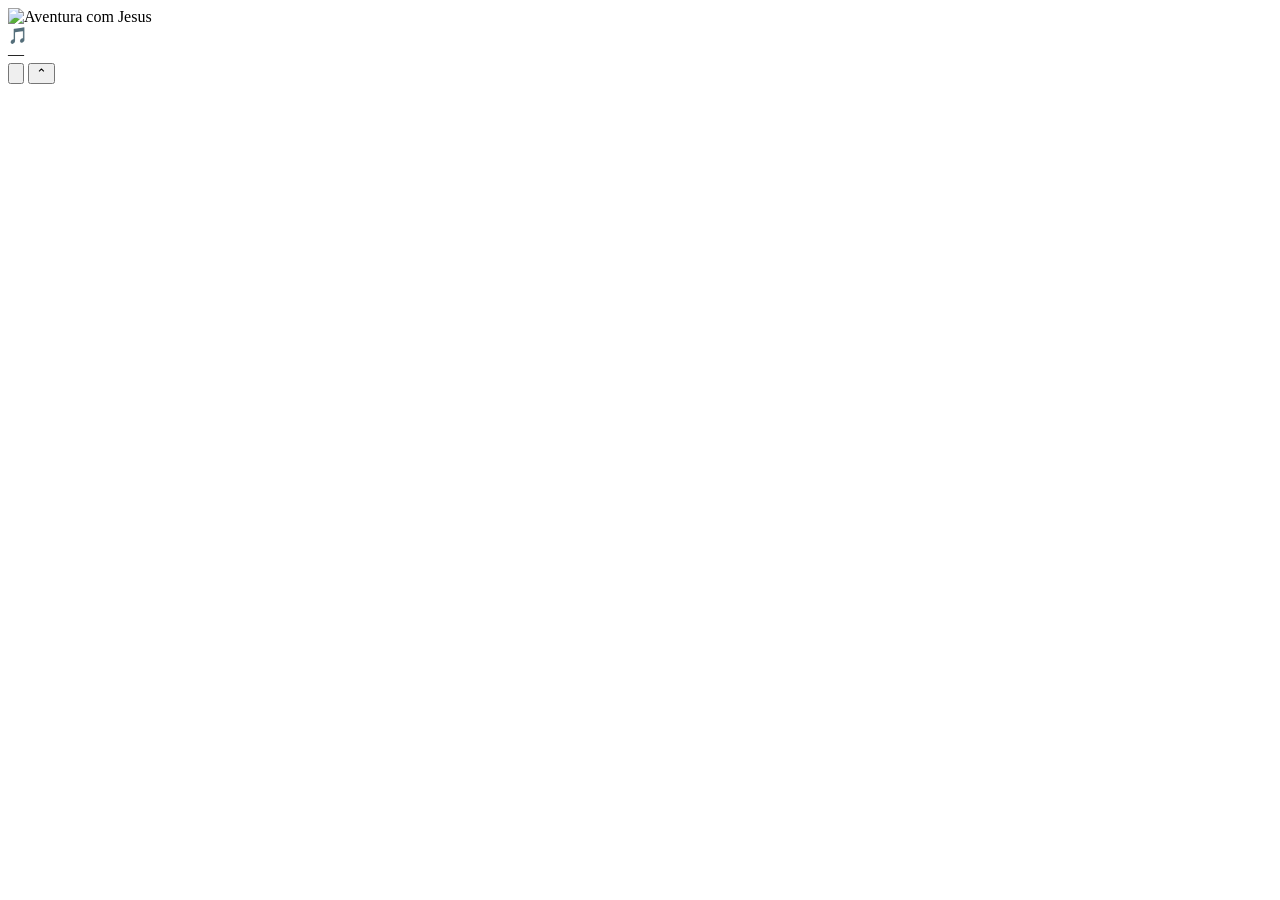
==== index.html @ 8c893883 "Add initial index.html for web app structure Initial commit of the index.html file containing the st" ====
<!DOCTYPE html>
<html lang="pt-BR">
<head><!-- Clonado por Ads Searcher — origem: https://aventuracomjesus.com/app/ — 2026-09-11T15:03:13.638Z -->
<meta charset="UTF-8">
<meta name="viewport" content="width=device-width, initial-scale=1, maximum-scale=1, user-scalable=no, viewport-fit=cover">
<title>Aventura com Jesus</title>
<meta name="description" content="Histórias bíblicas, meditações, orações e afirmações para crianças crescerem na fé.">
<!-- PWA -->
<link rel="manifest" href="https://aventuracomjesus.com/app/manifest.json">
<meta name="theme-color" content="#0b1426">
<meta name="mobile-web-app-capable" content="yes">
<meta name="apple-mobile-web-app-capable" content="yes">
<meta name="apple-mobile-web-app-status-bar-style" content="black-translucent">
<meta name="apple-mobile-web-app-title" content="Aventura com Jesus">
<link rel="apple-touch-icon" href="https://aventuracomjesus.com/app/assets/img/logos/app_icon_180.png">
<link rel="icon" type="image/png" href="https://aventuracomjesus.com/app/assets/img/logos/app_icon_192.png">
<link rel="stylesheet" href="app/app.css">
<script src="app/lottie.min.js"></script>
<!-- SEM gravação de sessão. Microsoft Clarity e Smartlook foram REMOVIDOS: replay de tela
     em app infantil é incompatível com o Programa Famílias do Google Play, e o app web é o
     mesmo produto. A métrica que sobra é agregada e anônima (ANALYTICS_URL, backend próprio). -->
<script>
  // domínio onde o /api está deployado (funil). Ex: "https://aventuracomjesus.com".
  // O login registra o usuário em API_BASE + "/api/register". Vazio = login funciona local, só não envia pro banco.
  window.API_BASE = "https://aventuracomjesus.com";
  // backend do APP (Railway) — dados do usuário (progresso, economia, streak): SINCRONIZA + PERSISTE.
  // localStorage continua como cache/fallback (o app NUNCA cai por causa disso). Tudo best-effort.
  // KILL-SWITCH: deixe "" pra DESLIGAR o sync na hora (app volta 100% pro localStorage).
  window.APP_API = "https://backendtheo-production.up.railway.app/v1";
  // métrica AGREGADA do app: track() manda os eventos (navegou, abriu_conteudo, viu_assinatura,
  // clicou_assinar, notif_open...) pra cá; o painel BI lê em /api/app-event (x-admin-pass).
  window.ANALYTICS_URL = window.API_BASE + "/api/app-event";
  // ÁUDIO STREAMADO (mantém o APK leve — as narrações NÃO vão dentro do app).
  // Vazio = usa os arquivos locais (https://aventuracomjesus.com/app/assets/audio/) — modo offline/dev.
  window.AUDIO_BASE = "https://apk-download-dgtechsotutionss-projects.vercel.app/audio/";
  window.AUDIO_VER = "1";   // alavanca de cache-bust: só bumpar se algum áudio JÁ publicado for trocado
  // DESENHOS DO COLORIR. Este é um clone estático hospedado fora da origem original,
  // então apontamos pro acervo de imagens que já existe no site de produção.
  // ⚠️ Se o bucket original não tiver CORS liberado pra este domínio, a pintura (getImageData)
  // pode quebrar — o restante do app funciona normalmente mesmo assim.
  window.COLORIR_BASE = "https://aventuracomjesus.com/app/assets/colorir/";
  // link do checkout/renovação (funil): abre a oferta atual (BravoPay)
  window.STRIPE_CHECKOUT_URL = "https://aventuracomjesuscom-chi.vercel.app/?go=paywall";
  // Web Push (PWA): chave PÚBLICA VAPID — vai embutida no cliente, NÃO é segredo.
  // A privada fica só na Railway (VAPID_PRIVATE_KEY). Vazio = lembrete não é oferecido.
  window.VAPID_PUBLIC_KEY = "BN4auWzkMjkIdxrYlH1qsia3anBpVcX-m9QROvfRaQiQvWrg8IKyJ-RjoGMa2gjpLu3fpsvGP3PGdud2U9ZvAo4";
  // ENTRADA SÓ POR PROVA DE PAGAMENTO. true = o app web aceita apenas quem acabou de
  // pagar (?si=/?sub=) ou já tem sessão; o resto vai pro /baixar e a tela de login
  // (e-mail sem senha) nem aparece. É o que permite abrir o /app com segurança.
  // 11/09/2026: DESLIGADO de propósito — fase de validação de oferta via BravoPay, que
  // ainda não tem ponte com /api/claim nem /api/magic-link (só Stripe/Hotmart hoje).
  // Acesso livre pra quem tem o link, sem exigir prova de pagamento nem login.
  // Voltar pra true assim que a oferta validar e a ponte BravoPay->assinatura existir.
  window.WEB_TOKEN_ONLY = false;
  // LINK MÁGICO: a porta de VOLTA (cliente antigo, trocou de celular, limpou os dados).
  // true = quem chega sem prova vê "digite seu e-mail e receba o link" em vez de ir pro
  // /baixar. Não dá acesso nenhum sozinho — só entra quem clicar no link que chega na
  // caixa de entrada. Deixado DESLIGADO até o canário terminar (menos variáveis na medição).
  window.MAGIC_LINK = true;
</script>
</head>
<body>

<!-- splash inicial (logo Aventura com Jesus), some após carregar -->
<div id="splash">
  <img id="splash-logo" src="https://aventuracomjesus.com/app/assets/img/logos/logo_aventura_branco.webp" alt="Aventura com Jesus">
</div>

<div id="app">
  <!-- header global (preenchido por JS, oculto em algumas telas) -->
  <header class="hdr" id="hdr"></header>

  <!-- tela ativa (renderizada por JS) -->
  <div class="screen" id="screen"></div>

  <!-- camada de overlays (fluxo de conteúdo, player, etc.) -->
  <div id="overlay"></div>

  <!-- mini-player global -->
  <div class="mini" id="mini">
    <div class="cv" id="mini-cv">🎵</div>
    <div class="ti" id="mini-ti">—</div>
    <button class="pp" id="mini-pp" aria-label="Reproduzir ou pausar"><img src="https://aventuracomjesus.com/app/assets/img/ic_music_pause.webp" class="icoB" alt=""></button>
    <button class="up" id="mini-up" aria-label="Abrir player">⌃</button>
  </div>

  <!-- tab bar -->
  <nav class="tabbar" id="tabbar"></nav>

  <div class="toast" id="toast"></div>
</div>

<!-- áudio de fundo do player -->
<audio id="bg-audio" src="https://aventuracomjesus.com/app/assets/sound/background.mp3" loop preload="none"></audio>

<script src="app/data.js"></script>
<script src="app/app.js"></script>
<script defer src="app/colorir.js"></script>
<script>
  if ('serviceWorker' in navigator) {
    window.addEventListener('load', () => navigator.serviceWorker.register('sw.js').catch(()=>{}));
  }
</script>
</body>
</html>
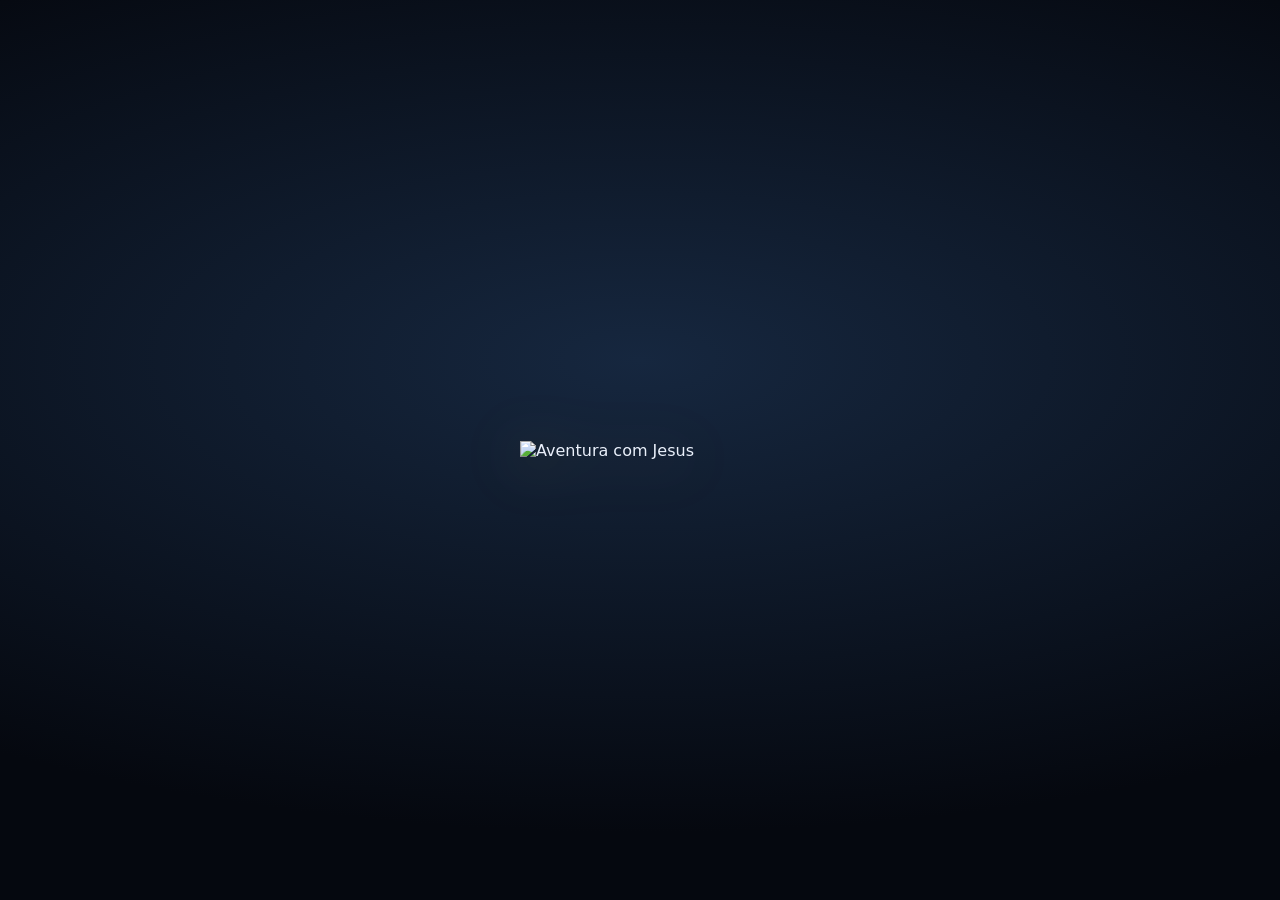
==== commit 629d4238: "Change asset links to relative paths Updated asset paths to use relative URLs instead of absolute UR" ====
--- a/index.html
+++ b/index.html
@@ -6,14 +6,14 @@
 <title>Aventura com Jesus</title>
 <meta name="description" content="Histórias bíblicas, meditações, orações e afirmações para crianças crescerem na fé.">
 <!-- PWA -->
-<link rel="manifest" href="https://aventuracomjesus.com/app/manifest.json">
+<link rel="manifest" href="app/manifest.json">
 <meta name="theme-color" content="#0b1426">
 <meta name="mobile-web-app-capable" content="yes">
 <meta name="apple-mobile-web-app-capable" content="yes">
 <meta name="apple-mobile-web-app-status-bar-style" content="black-translucent">
 <meta name="apple-mobile-web-app-title" content="Aventura com Jesus">
-<link rel="apple-touch-icon" href="https://aventuracomjesus.com/app/assets/img/logos/app_icon_180.png">
-<link rel="icon" type="image/png" href="https://aventuracomjesus.com/app/assets/img/logos/app_icon_192.png">
+<link rel="apple-touch-icon" href="app/assets/img/logos/app_icon_180.png">
+<link rel="icon" type="image/png" href="app/assets/img/logos/app_icon_192.png">
 <link rel="stylesheet" href="app/app.css">
 <script src="app/lottie.min.js"></script>
 <!-- SEM gravação de sessão. Microsoft Clarity e Smartlook foram REMOVIDOS: replay de tela
@@ -31,14 +31,15 @@
   // clicou_assinar, notif_open...) pra cá; o painel BI lê em /api/app-event (x-admin-pass).
   window.ANALYTICS_URL = window.API_BASE + "/api/app-event";
   // ÁUDIO STREAMADO (mantém o APK leve — as narrações NÃO vão dentro do app).
-  // Vazio = usa os arquivos locais (https://aventuracomjesus.com/app/assets/audio/) — modo offline/dev.
+  // Vazio = usa os arquivos locais (app/assets/audio/) — modo offline/dev.
   window.AUDIO_BASE = "https://apk-download-dgtechsotutionss-projects.vercel.app/audio/";
   window.AUDIO_VER = "1";   // alavanca de cache-bust: só bumpar se algum áudio JÁ publicado for trocado
-  // DESENHOS DO COLORIR. Este é um clone estático hospedado fora da origem original,
-  // então apontamos pro acervo de imagens que já existe no site de produção.
-  // ⚠️ Se o bucket original não tiver CORS liberado pra este domínio, a pintura (getImageData)
-  // pode quebrar — o restante do app funciona normalmente mesmo assim.
-  window.COLORIR_BASE = "https://aventuracomjesus.com/app/assets/colorir/";
+  // DESENHOS DO COLORIR. Os PNGs de colorir não vieram no clone estático (não foram
+  // baixados pelo crawler) e, por instrução explícita, este deploy não referencia o
+  // domínio do site original pra nenhum asset. Deixado vazio de propósito: a função
+  // colorir() fica indisponível/quebrada por enquanto (o resto do app funciona normal).
+  // Assim que os PNGs de colorir forem enviados pro repo, aponte pra "app/assets/colorir/".
+  window.COLORIR_BASE = "";
   // link do checkout/renovação (funil): abre a oferta atual (BravoPay)
   window.STRIPE_CHECKOUT_URL = "https://aventuracomjesuscom-chi.vercel.app/?go=paywall";
   // Web Push (PWA): chave PÚBLICA VAPID — vai embutida no cliente, NÃO é segredo.
@@ -63,7 +64,7 @@
 
 <!-- splash inicial (logo Aventura com Jesus), some após carregar -->
 <div id="splash">
-  <img id="splash-logo" src="https://aventuracomjesus.com/app/assets/img/logos/logo_aventura_branco.webp" alt="Aventura com Jesus">
+  <img id="splash-logo" src="app/assets/img/logos/logo_aventura_branco.webp" alt="Aventura com Jesus">
 </div>
 
 <div id="app">
@@ -80,7 +81,7 @@
   <div class="mini" id="mini">
     <div class="cv" id="mini-cv">🎵</div>
     <div class="ti" id="mini-ti">—</div>
-    <button class="pp" id="mini-pp" aria-label="Reproduzir ou pausar"><img src="https://aventuracomjesus.com/app/assets/img/ic_music_pause.webp" class="icoB" alt=""></button>
+    <button class="pp" id="mini-pp" aria-label="Reproduzir ou pausar"><img src="app/assets/img/ic_music_pause.webp" class="icoB" alt=""></button>
     <button class="up" id="mini-up" aria-label="Abrir player">⌃</button>
   </div>
 
@@ -91,7 +92,7 @@
 </div>
 
 <!-- áudio de fundo do player -->
-<audio id="bg-audio" src="https://aventuracomjesus.com/app/assets/sound/background.mp3" loop preload="none"></audio>
+<audio id="bg-audio" src="app/assets/sound/background.mp3" loop preload="none"></audio>
 
 <script src="app/data.js"></script>
 <script src="app/app.js"></script>
--- a/app/app.css
+++ b/app/app.css
@@ -0,0 +1,1458 @@
+/* ===================== Theo App — protótipo (tema dark navy + dourado) ===================== */
+*{box-sizing:border-box;-webkit-tap-highlight-color:transparent}
+:root{
+  --navy-0:#0b1426; --navy-1:#0f1c33; --navy-2:#16273f; --navy-3:#1e3252;
+  --line:#26395c; --gold:#f0c14b; --gold-d:#caa233; --ink:#eaf0fb; --ink-soft:#9fb0cc;
+  --red:#e0746a; --ok:#6fae84;
+
+  /* ===== Sistema premium reutilizável (criado na tela do Theodore) ===== */
+  /* escala de espaçamento base 4px */
+  --s1:4px; --s2:8px; --s3:12px; --s4:16px; --s5:20px; --s6:24px; --s7:32px; --s8:40px;
+  /* raios */
+  --r-sm:12px; --r-md:16px; --r-lg:22px; --r-xl:28px; --r-pill:999px;
+  /* durações + easing */
+  --d-fast:120ms; --d-base:220ms; --d-slow:360ms;
+  --ease-out:cubic-bezier(.2,.8,.2,1); --ease-bounce:cubic-bezier(.34,1.56,.64,1);
+  /* subtema AZUL do Theodore (derivado do quarto) */
+  --theo-sky-1:#aacdf2; --theo-sky-2:#9dbbee;
+  --theo-ink:#1d4067; --theo-ink-soft:#5e7da3;
+  --theo-cream:#fdf3e3; --theo-surface:#ffffff;
+  --theo-cyan:#6bcad6; --theo-cyan-d:#46b3c2; --theo-gold:#f0c14b;
+  /* azul de AÇÃO (o mais usado nos botões: alimentar, resgatar, tocar, abas de roupas) */
+  --theo-action:#6bcad6;
+  --theo-sh-sm:0 3px 8px rgba(40,70,120,.14);
+  --theo-sh-md:0 7px 18px rgba(40,70,120,.18);
+  --theo-sh-lg:0 14px 30px rgba(40,70,120,.22);
+  --theo-sh-press:0 2px 5px rgba(40,70,120,.18);
+}
+/* height:100dvh + overflow:hidden: a PÁGINA não rola, quem rola é o .screen por
+   dentro. Sem isso o corpo inteiro deslizava e levava o rodapé junto pra fora. */
+html,body{margin:0;height:100dvh;overflow:hidden;overscroll-behavior:none}
+body{
+  font-family:'Lato',system-ui,-apple-system,sans-serif;
+  background:#05080f;color:var(--ink);
+  display:flex;justify-content:center;
+}
+h1.t,.sec-t,.cscreen h2,.detail .info h2,.fcard .ti,.btn,.tcard .ti,.plcard .ti,
+.mcard .lb,.catbtn .ti,.ovtop b{font-family:'Quicksand','Lato',sans-serif}
+button{font-family:inherit;cursor:pointer}
+img{display:block}
+
+/* moldura do app (estilo telefone) */
+#app{
+  width:100%;max-width:440px;height:100dvh;position:relative;display:flex;flex-direction:column;
+  background:radial-gradient(120% 60% at 50% 0%,var(--navy-2),var(--navy-0) 70%);
+  overflow:hidden;
+}
+
+/* ---------- header global ---------- */
+@supports not (height:100dvh){
+  html,body{height:100%}
+  #app{height:100%}
+}
+.hdr{display:flex;align-items:center;justify-content:space-between;padding:14px 16px 8px;gap:10px;z-index:5}
+.hdr .prof{display:flex;align-items:center;gap:8px;background:#fff;border:none;
+  border-radius:99px;padding:4px 18px 4px 4px;color:#1f4d63;font-weight:800;font-size:15px;
+  box-shadow:0 2px 6px rgba(0,0,0,.18)}
+.hdr .prof .av{width:34px;height:34px;border-radius:50%;display:grid;place-items:center;font-size:18px;
+  background:#dceeff;border:none}
+.hdr .hr{display:flex;align-items:center;gap:8px}
+.hdr .streak{display:flex;align-items:center;gap:5px;font-weight:800;color:var(--gold-d);font-size:15px;
+  background:#fff;border-radius:99px;padding:7px 13px;box-shadow:0 2px 6px rgba(0,0,0,.18)}
+.hdr .ic{width:38px;height:38px;border-radius:50%;display:grid;place-items:center;font-size:18px;
+  background:#fff;border:none;color:#1f4d63;font-weight:800;box-shadow:0 2px 6px rgba(0,0,0,.18)}
+
+/* ---------- área de tela rolável ---------- */
+.screen{flex:1;min-height:0;overflow-y:auto;-webkit-overflow-scrolling:touch;overscroll-behavior:contain;
+  padding:4px 16px calc(78px + env(safe-area-inset-bottom) + 24px);position:relative;z-index:1}
+.screen::-webkit-scrollbar{display:none}
+h1.t{font-size:24px;font-weight:800;margin:10px 2px 4px}
+.sec-t{font-size:18px;font-weight:800;margin:22px 2px 10px;display:flex;align-items:center;justify-content:space-between}
+.muted{color:var(--ink-soft)}
+
+/* ---------- carrossel horizontal ---------- */
+.hscroll{display:flex;align-items:flex-start;gap:14px;overflow-x:auto;scroll-snap-type:x mandatory;padding:2px 2px 6px;margin:0 -2px}
+.hscroll::-webkit-scrollbar{display:none}
+.hscroll > *{scroll-snap-align:start;flex:none}
+
+/* card featured (grande) */
+.fcard{width:270px;height:330px;border-radius:22px;position:relative;overflow:hidden;
+  display:flex;flex-direction:column;justify-content:flex-end;color:#fff;border:none;text-align:left;padding:16px}
+.fcard .cover{position:absolute;inset:0;display:grid;place-items:center;font-size:96px}
+.fcard .scrim{position:absolute;inset:0;background:linear-gradient(to top,rgba(7,12,22,.92),rgba(7,12,22,.15) 55%,transparent)}
+.fcard .badge,.tcard .badge,.cgcard .badge{position:relative;z-index:2}
+.badge{display:inline-block;align-self:flex-start;font-size:11px;font-weight:800;color:#0b1426;
+  background:var(--gold);border-radius:99px;padding:3px 10px;margin-bottom:8px;text-transform:uppercase;letter-spacing:.4px}
+.badge.alt{background:#7cc4e0}
+.fcard .ti{position:relative;z-index:2;font-size:20px;font-weight:800;line-height:1.15;margin:0 0 6px}
+.fcard .su{position:relative;z-index:2;font-size:12.5px;color:rgba(255,255,255,.82);line-height:1.4}
+
+/* card de missão — bege/cream igual ao app real */
+.mcard{width:150px;height:170px;border-radius:18px;overflow:hidden;position:relative;border:none;
+  background:#fef3e0;color:#3a2c14;text-align:left;padding:0;box-shadow:0 2px 6px rgba(0,0,0,.14)}
+.mcard.cur{outline:3px solid var(--gold);outline-offset:-3px}
+.mcard .cv{height:104px;display:grid;place-items:center;font-size:46px}
+.mcard .lb{padding:9px 11px;font-size:13.5px;font-weight:800;line-height:1.2;color:#3a2c14}
+.mcard .rw{position:absolute;top:8px;right:8px;background:#fff;border-radius:99px;
+  font-size:11px;font-weight:800;color:var(--gold-d);padding:3px 8px;box-shadow:0 1px 3px rgba(0,0,0,.18)}
+
+/* grid 2 colunas de conteúdo (Explore / continue routine) */
+.grid2{display:grid;grid-template-columns:1fr 1fr;gap:14px;margin-top:6px}
+.tcard{border-radius:18px;overflow:hidden;background:var(--navy-2);color:var(--ink);text-align:left;
+  border:1px solid var(--line);position:relative;padding:0;display:flex;flex-direction:column}
+.tcard .cv{aspect-ratio:1/1;display:grid;place-items:center;font-size:58px;position:relative}
+.tcard .heart{position:absolute;top:9px;right:9px;z-index:2;width:30px;height:30px;border-radius:50%;border:none;
+  background:rgba(11,20,38,.55);color:#fff;font-size:15px;display:grid;place-items:center}
+.tcard .heart.on{color:var(--red)}
+.hsvg{width:18px;height:18px;display:block}
+.iconbtn .hsvg{width:20px;height:20px}
+.iconbtn.on,.meetcard-heart.on{color:var(--red)}
+.tcard .bd{padding:9px 11px 12px}
+.tcard .ti{font-size:14px;font-weight:800;line-height:1.2;margin:0 0 3px;display:-webkit-box;-webkit-line-clamp:2;-webkit-box-orient:vertical;overflow:hidden;min-height:2.4em}
+.tcard .ty{font-size:11.5px;font-weight:700;color:var(--ink-soft)}
+.tcard .lock{position:absolute;top:9px;left:9px;z-index:2;font-size:13px;background:rgba(11,20,38,.78);
+  border:1px solid rgba(240,193,75,.55);border-radius:99px;padding:3px 8px;display:grid;place-items:center}
+
+/* banner de categoria (Explore) — full-width com ilustração grande */
+.catbtn{display:block;width:100%;border:none;border-radius:18px;overflow:hidden;
+  background:var(--navy-2);color:#fff;padding:0;margin-bottom:14px;position:relative;aspect-ratio:16/6;text-align:left;cursor:pointer;box-shadow:0 4px 12px rgba(0,0,0,.25)}
+.catbtn .cv{position:absolute;inset:0;display:block;font-size:38px}
+.catbtn .cv img{width:100%;height:100%;object-fit:cover;display:block}
+.catbtn .ti{position:absolute;left:22px;top:50%;transform:translateY(-50%);font-family:'Quicksand',sans-serif;font-size:24px;font-weight:800;color:#fff;text-shadow:0 2px 8px rgba(0,0,0,.6);z-index:2}
+
+/* busca */
+.search{display:flex;align-items:center;gap:9px;background:var(--navy-2);border:1px solid var(--line);
+  border-radius:14px;padding:11px 14px;margin:8px 0 4px;color:var(--ink-soft)}
+.search input{flex:1;border:none;background:transparent;color:var(--ink);font-size:15px;outline:none}
+
+/* botões */
+.btn{width:100%;border:none;border-radius:15px;padding:16px;font-size:16.5px;font-weight:800;
+  background:var(--gold);color:#0b1426;box-shadow:0 8px 22px rgba(240,193,75,.25)}
+.btn.ghost{background:rgba(255,255,255,.07);color:var(--ink);border:1px solid var(--line);box-shadow:none}
+.btn.sm{padding:12px;font-size:15px}
+.row-btn{display:flex;gap:10px}
+
+/* ---------- tab bar ---------- */
+.tabbar{position:absolute;left:0;right:0;bottom:0;z-index:8;display:flex;justify-content:space-around;
+  padding:10px 6px calc(14px + env(safe-area-inset-bottom));
+  background:linear-gradient(180deg,rgba(11,20,38,.55),rgba(11,20,38,.92) 50%);
+  backdrop-filter:blur(14px); -webkit-backdrop-filter:blur(14px);
+  border-top-left-radius:18px;border-top-right-radius:18px}
+.tab{flex:1;border:none;background:transparent;color:rgba(255,255,255,.55);display:flex;flex-direction:column;
+  align-items:center;gap:4px;font-size:10.5px;font-weight:700;padding:5px 0}
+.tab .ti{font-size:22px;line-height:1}
+.tab.on{color:#fff}
+.tab.on img.ico{opacity:1;filter:none}
+.tab img.ico{opacity:.55}
+
+/* ---------- mini-player ---------- */
+.mini{position:absolute;left:10px;right:10px;bottom:74px;z-index:9;display:none;align-items:center;gap:11px;
+  background:var(--navy-3);border:1px solid var(--line);border-radius:16px;padding:8px 12px 8px 8px;
+  box-shadow:0 10px 30px rgba(0,0,0,.45)}
+.mini.show{display:flex}
+.mini .cv{width:42px;height:42px;border-radius:11px;display:grid;place-items:center;font-size:22px;flex:none}
+.mini .ti{flex:1;font-size:13.5px;font-weight:700;overflow:hidden;white-space:nowrap;text-overflow:ellipsis}
+.mini .pp{width:38px;height:38px;border-radius:50%;border:none;background:var(--gold);color:#0b1426;font-size:16px;flex:none}
+.mini .up{background:transparent;border:none;color:var(--ink-soft);font-size:18px;flex:none}
+
+/* ---------- overlay / sheets (fluxo de conteúdo, player, etc.) ---------- */
+.ov{position:absolute;inset:0;z-index:20;background:var(--navy-0);display:flex;flex-direction:column;
+  animation:slideup .28s ease}
+@keyframes slideup{from{transform:translateY(100%)}to{transform:translateY(0)}}
+.ov .ovtop{display:flex;align-items:center;justify-content:space-between;padding:14px 16px;position:relative;z-index:3}
+.iconbtn{width:40px;height:40px;border-radius:50%;border:none;background:rgba(11,20,38,.5);color:#fff;font-size:18px;
+  display:grid;place-items:center;backdrop-filter:blur(4px)}
+.ov .body{flex:1;overflow-y:auto;display:flex;flex-direction:column}
+.ov .body::-webkit-scrollbar{display:none}
+
+/* detalhe de conteúdo */
+.detail .bigcover{position:absolute;inset:0;display:grid;place-items:center;font-size:150px}
+.detail .scrim{position:absolute;inset:0;background:linear-gradient(to top,var(--navy-0) 8%,rgba(11,20,38,.35) 45%,rgba(11,20,38,.55))}
+.detail .info{position:relative;z-index:2;margin-top:auto;padding:0 22px calc(26px + env(safe-area-inset-bottom));text-align:center}
+.detail .info .ty{font-size:13px;font-weight:800;color:var(--gold);margin-bottom:6px}
+.detail .info h2{font-size:26px;font-weight:800;margin:0 0 4px}
+.detail .info .dur{color:var(--ink-soft);font-size:14px;margin-bottom:16px}
+.detail .chev{font-size:20px;color:var(--ink-soft);margin-bottom:10px}
+.detail .desc{color:var(--ink-soft);font-size:14.5px;line-height:1.55;margin:0 auto 18px;max-width:340px}
+
+/* player imersivo */
+.player .full{position:absolute;inset:0;display:grid;place-items:center;font-size:170px;animation:breathe 6s ease-in-out infinite}
+@keyframes breathe{0%,100%{transform:scale(1)}50%{transform:scale(1.06)}}
+.player .vscrim{position:absolute;inset:0;background:linear-gradient(to bottom,rgba(11,20,38,.5),transparent 30%,transparent 70%,rgba(11,20,38,.75))}
+.player .pbottom{position:relative;z-index:2;margin-top:auto;padding:0 24px calc(34px + env(safe-area-inset-bottom))}
+.player .pt-title{text-align:center;font-weight:800;font-size:18px;margin-bottom:14px}
+.pbar{height:5px;border-radius:99px;background:rgba(255,255,255,.18);overflow:hidden}
+.pbar > i{display:block;height:100%;width:0;background:var(--gold);transition:width .25s linear}
+
+/* MODO TEXTO — overlay rolável com o roteiro */
+#scriptov{position:absolute;inset:0;z-index:25;display:none;flex-direction:column;
+  background:radial-gradient(120% 60% at 50% 0%,var(--navy-2),var(--navy-0) 70%)}
+#scriptov.show{display:flex;animation:slideup .28s ease}
+.scriptov-top{display:flex;align-items:center;justify-content:space-between;padding:14px 16px;flex:0 0 auto}
+.scriptov-top b{font-family:'Quicksand','Lato',sans-serif;font-size:17px;font-weight:800}
+.scriptov-body{flex:1;overflow-y:auto;padding:6px 22px calc(40px + env(safe-area-inset-bottom));
+  -webkit-overflow-scrolling:touch}
+.scriptov-body::-webkit-scrollbar{display:none}
+.scriptov-ty{font-size:13px;font-weight:800;color:var(--gold);margin-bottom:6px;text-align:center}
+.scriptov-title{font-family:'Quicksand','Lato',sans-serif;font-size:24px;font-weight:800;
+  text-align:center;margin:0 0 18px;line-height:1.2}
+.scriptov-text{font-size:16.5px;line-height:1.72;color:var(--ink);max-width:520px;margin:0 auto}
+.scriptov-text p{margin:0 0 16px}
+.scriptov-text p:first-child{font-size:17.5px;color:var(--ink)}
+/* ===== Leitura do Dia — "Página de Luz" ===== */
+.ov.reading{background:var(--navy-0)}
+.rd-progress{height:3px;background:var(--line);flex:0 0 auto;z-index:4}
+.rd-progress i{display:block;height:100%;width:0;background:var(--gold);transition:width .12s linear}
+.rd-top{display:flex;align-items:center;justify-content:space-between;padding:6px 10px 0;flex:0 0 auto;z-index:3}
+.rd-body{flex:1;overflow-y:auto;-webkit-overflow-scrolling:touch;width:100%;max-width:392px;margin:0 auto;padding:2px var(--s6) calc(var(--s8) + env(safe-area-inset-bottom))}
+.rd-body::-webkit-scrollbar{display:none}
+.rd-star{text-align:center;color:var(--gold);font-size:14px;margin-top:var(--s6);animation:rdBreathe 4.5s ease-in-out infinite}
+.rd-hero{position:relative;margin:var(--s3) 0 0;border-radius:20px;overflow:hidden;height:200px;box-shadow:var(--theo-sh-md)}
+.rd-hero img{width:100%;height:100%;object-fit:cover;display:block}
+.rd-hero::after{content:'';position:absolute;inset:0;background:linear-gradient(180deg,rgba(14,26,47,0) 40%,rgba(14,26,47,.55) 100%)}
+.rd-hero-badge{position:absolute;left:12px;bottom:11px;z-index:2;font-family:'Quicksand',sans-serif;font-weight:700;font-size:12px;letter-spacing:.05em;color:#fff;background:rgba(11,20,38,.55);border:1px solid rgba(240,193,75,.4);padding:5px 11px;border-radius:999px;backdrop-filter:blur(3px)}
+@keyframes rdBreathe{0%,100%{opacity:.55;transform:scale(1)}50%{opacity:.9;transform:scale(1.08)}}
+.rd-eyebrow{text-align:center;font-family:'Quicksand',sans-serif;font-weight:700;font-size:11px;letter-spacing:.18em;text-transform:uppercase;color:var(--gold-d);margin-top:var(--s3)}
+.rd-title{text-align:center;font-family:'Quicksand',sans-serif;font-weight:600;font-size:24px;line-height:1.25;color:var(--ink);margin:var(--s3) 0 0;text-wrap:balance}
+.rd-verse{position:relative;z-index:0;text-align:center;font-family:'Quicksand',sans-serif;font-weight:600;font-style:italic;font-size:23px;line-height:1.45;color:var(--ink);max-width:340px;margin:var(--s6) auto 0;text-wrap:balance}
+.rd-verse::before{content:'\201C';position:absolute;top:-26px;left:-2px;z-index:-1;font-family:'Quicksand',sans-serif;font-weight:700;font-size:58px;color:var(--gold);opacity:.28}
+.rd-vref{text-align:center;font-family:'Lato',sans-serif;font-weight:500;font-size:13px;letter-spacing:.02em;color:var(--gold-d);margin-top:var(--s3)}
+.rd-audio-wrap{margin:var(--s5) auto 0;max-width:340px;text-align:center}
+.rd-audio{width:100%;height:42px}
+.rd-audio-soon{display:none;font-size:12.5px;color:var(--ink-soft)}
+.rd-audio-wrap.noaud .rd-audio{display:none}
+.rd-audio-wrap.noaud .rd-audio-soon{display:block}
+.rd-hr{width:48px;height:1px;margin:var(--s6) auto;background:linear-gradient(90deg,transparent,var(--gold-d),transparent);opacity:.55}
+.rd-read{font-family:'Lato',sans-serif;font-weight:400;font-size:17px;line-height:1.78;color:var(--ink)}
+.rd-read p{margin:0 0 var(--s4)}
+.rd-read p:last-child{margin-bottom:0}
+.rd-read .rd-lead::first-letter{float:left;font-family:'Quicksand',sans-serif;font-weight:800;font-size:3.2em;line-height:.8;color:var(--gold-d);padding-right:8px;margin-top:4px}
+.rd-pray .rd-lbl{text-align:center;font-family:'Quicksand',sans-serif;font-weight:700;font-size:11px;letter-spacing:.18em;text-transform:uppercase;margin-bottom:var(--s3);color:var(--ok)}
+.rd-pray blockquote{margin:0;border-left:1px solid var(--ok);padding-left:var(--s4);font-family:'Lato',sans-serif;font-style:italic;font-size:16.5px;line-height:1.8;color:var(--ink)}
+.rd-bless{text-align:center;font-size:13px;color:var(--ink-soft);margin-top:var(--s7);margin-bottom:var(--s5)}
+.rd-done{width:100%;background:var(--gold);color:var(--navy-0);font-family:'Quicksand',sans-serif;font-weight:700;font-size:16px;height:52px;border-radius:var(--r-pill);box-shadow:var(--theo-sh-md)}
+@media (prefers-reduced-motion:reduce){.rd-star{animation:none;opacity:.8}.rd-progress i{transition:none}}
+
+/* ===== Player de VÍDEO (Cloudflare Stream) ===== */
+.ov.video{background:#05080f}
+.vid-top b{font-family:'Quicksand','Lato',sans-serif;font-size:16px;font-weight:800;flex:1;text-align:center;overflow:hidden;text-overflow:ellipsis;white-space:nowrap;padding:0 8px}
+.vidscroll{flex:1;overflow-y:auto;-webkit-overflow-scrolling:touch}
+.vidscroll::-webkit-scrollbar{display:none}
+.vidbox{position:relative;width:100%;padding-top:56.25%;background:#000}
+.vidbox iframe{position:absolute;inset:0;width:100%;height:100%;border:0;display:block}
+.vid-meta{padding:18px 20px calc(24px + env(safe-area-inset-bottom))}
+.vid-meta .ty{font-size:13px;font-weight:800;color:var(--gold);margin-bottom:6px}
+.vid-meta h2{font-family:'Quicksand','Lato',sans-serif;font-size:22px;font-weight:800;margin:0 0 8px;color:var(--ink)}
+.vid-meta .desc{color:var(--ink-soft);font-size:14.5px;line-height:1.55;margin:0 0 18px}
+.vid-done{width:100%}
+
+/* tela centralizada genérica (rating, streak, retenção, encouragement) */
+.cscreen{flex:1;display:flex;flex-direction:column;align-items:center;justify-content:center;
+  text-align:center;padding:30px 26px calc(30px + env(safe-area-inset-bottom));gap:6px}
+.cscreen .big{font-size:84px;line-height:1}
+.cscreen h2{font-size:24px;font-weight:800;margin:8px 0 2px}
+.cscreen p{color:var(--ink-soft);font-size:15px;line-height:1.5;margin:4px 0;max-width:330px}
+.cscreen .verse{font-style:italic;color:var(--ink-soft);font-size:14.5px;line-height:1.55;max-width:320px}
+.cscreen .foot{margin-top:auto;width:100%;display:flex;flex-direction:column;gap:10px}
+
+/* estrelas de rating */
+.stars{display:flex;gap:10px;font-size:38px;color:#3a4a6b;margin:6px 0}
+.stars .s.on{color:var(--gold)}
+
+/* card de conteúdo concluído (rating/share) */
+.donecard{display:flex;align-items:center;gap:12px;background:var(--navy-2);border:1px solid var(--line);
+  border-radius:16px;padding:12px;width:100%;text-align:left}
+.donecard .cv{width:48px;height:48px;border-radius:12px;display:grid;place-items:center;font-size:24px;flex:none}
+.donecard .share{margin-left:auto;background:transparent;border:none;color:var(--gold);font-size:22px}
+
+/* tracker de streak (semana) */
+.weekrow{display:flex;gap:9px;margin:10px 0 4px}
+.weekrow .d{display:flex;flex-direction:column;align-items:center;gap:5px;font-size:12px;color:var(--ink-soft)}
+.weekrow .dot{width:30px;height:30px;border-radius:50%;display:grid;place-items:center;font-size:15px;
+  background:var(--navy-2);border:1px solid var(--line)}
+.weekrow .d.on .dot{background:rgba(240,193,75,.18);border-color:var(--gold)}
+
+/* stats de prova social (retenção) */
+.proof{display:grid;grid-template-columns:1fr 1fr;gap:10px;width:100%;margin:8px 0}
+.proof .p{background:var(--navy-2);border:1px solid var(--line);border-radius:14px;padding:12px;text-align:left}
+.proof .p b{font-size:22px;color:var(--gold)}
+.proof .p span{display:block;font-size:12px;color:var(--ink-soft);margin-top:2px}
+
+/* sleep timer (player completo) */
+.sheet-cover{width:160px;height:160px;border-radius:50%;display:grid;place-items:center;font-size:72px;margin:6px auto 14px}
+.timer{display:flex;gap:8px;justify-content:center;flex-wrap:wrap;margin-top:6px}
+.timer .o{border:1px solid var(--line);background:var(--navy-2);color:var(--ink);border-radius:99px;
+  padding:9px 16px;font-weight:700;font-size:14px}
+.timer .o.on{background:var(--gold);color:#0b1426;border-color:var(--gold)}
+.pcontrols{display:flex;align-items:center;justify-content:center;gap:26px;margin:18px 0}
+.pcontrols .c{background:transparent;border:none;color:var(--ink);font-size:28px}
+.pcontrols .play{width:72px;height:72px;border-radius:50%;background:var(--gold);color:#0b1426;font-size:28px;display:grid;place-items:center}
+
+/* ---------- Theodore (pet) ---------- */
+.petscene{position:relative;border-radius:22px;aspect-ratio:1/1;margin-top:8px;overflow:hidden;border:1px solid var(--line);
+  background:#a9caee url('https://aventuracomjesus.com/app/assets/img/pet_room_bg.webp') center / 100% 100% no-repeat}
+.petscene .frame,.petscene .room-window,.petscene .room-floor{display:none}
+/* o presente neon já vem desenhado no fundo (igual ao nativo); aqui só uma área clicável transparente por cima */
+.petscene .gift{position:absolute;top:18%;right:5%;width:17%;height:15%;font-size:0;color:transparent;z-index:3;cursor:pointer;border-radius:12px;transition:transform .12s ease}
+.petscene .gift:active{transform:scale(.92)}
+.pet-stage{position:absolute;left:50%;bottom:6%;transform:translateX(-50%);height:88%;aspect-ratio:328/688;z-index:2}
+.pet-shadow{position:absolute;bottom:-12px;left:50%;transform:translateX(-50%);width:80%;height:7%;border-radius:50%;background:rgba(40,55,95,.28);filter:blur(5px)}
+.petscene .pet{font-size:120px;animation:bob 3s ease-in-out infinite}
+@keyframes bob{0%,100%{transform:translateY(0)}50%{transform:translateY(-4px)}}
+/* idle do burrinho: respira (pés plantados), sem flutuar */
+@keyframes petIdle{0%,100%{transform:translateY(0) scaleY(1) scaleX(1)}50%{transform:translateY(-1px) scaleY(1.022) scaleX(.992)}}
+.petscene .pet.happy{animation:happy .5s ease}
+@keyframes happy{0%,100%{transform:scale(1)}50%{transform:scale(1.18) rotate(-4deg)}}
+.petbar{display:flex;gap:12px;justify-content:center;margin:14px 0 4px}
+.petbar .it{width:52px;height:52px;border-radius:14px;background:var(--navy-2);border:1px solid var(--line);
+  display:grid;place-items:center;font-size:26px;transition:transform .12s ease}
+.petbar .it:active{transform:scale(.88)}
+.petbar .it.sel{border-color:var(--gold);background:rgba(240,193,75,.12);transform:scale(1.06)}
+.petbar .it .pet-ic{width:40px;height:40px;object-fit:contain;display:block}
+.progress-card{background:var(--navy-2);border:1px solid var(--line);border-radius:18px;padding:14px 16px;margin-top:14px}
+.progress-card .top{display:flex;align-items:center;justify-content:space-between;font-weight:800;margin-bottom:8px}
+.progress-card .coins{color:var(--gold)}
+.xpbar{height:9px;border-radius:99px;background:var(--navy-0);overflow:hidden}
+.xpbar > i{display:block;height:100%;background:var(--gold)}
+.misschip{display:flex;align-items:center;justify-content:space-between;background:#fef3e0;border:1px solid #f0e0b8;
+  border-radius:14px;padding:14px 16px;margin-bottom:10px;color:#3a2c14;box-shadow:0 2px 4px rgba(0,0,0,.12)}
+.misschip .rw{color:var(--gold-d);font-weight:800;font-size:14px}
+.feedbtn{position:fixed;display:none}
+
+/* ===== Tela do Theodore: tema AZUL (igual ao nativo) — tudo abaixo do burrinho fica no azul ===== */
+/* ===== Tela do Theodore — tema AZUL igual ao nativo ===== */
+/* fundo = cor EXATA do chão do quarto, pra o chão continuar sem emenda (sensação "sem fim") */
+.screen.theo-screen{background:#9dbbee}
+.hdr.theo-hdr{background:#9bbffd}
+.theo-screen .sec-t{color:var(--theo-on-bg,#1d4067)}
+.theo-screen .petscene{margin:0 -16px 2px;border-radius:0;border:none}
+/* barra de itens: ícones flat DIRETO no azul (sem card branco), igual ao nativo */
+.theo-screen .petbar{margin-top:14px;gap:12px}
+.theo-screen .petbar .it{background:transparent;border:none;box-shadow:none;width:58px;height:58px;border-radius:0;transition:transform .12s ease;filter:drop-shadow(0 2px 3px rgba(40,70,120,.22))}
+.theo-screen .petbar .it:active{transform:scale(.9)}
+.theo-screen .petbar .it.sel{background:transparent;border:none;transform:scale(1.12)}
+.theo-screen .petbar .it .pet-ic{width:58px;height:58px}
+/* card de nível: ⚡ Lv.X ▬barra▬ X/50 XP  +  pill de moedas separado */
+.theo-prog{display:flex;gap:8px;align-items:stretch;margin-top:14px}
+.lvcard{flex:1;background:#fdf3e3;border-radius:16px;padding:9px 12px;display:flex;align-items:center;gap:9px;box-shadow:0 3px 8px rgba(40,70,120,.14)}
+.lv-bolt{width:34px;height:34px;border-radius:9px;background:#fff7e6;display:grid;place-items:center;font-size:17px;flex:none}
+.lv-num{font-family:'Quicksand',sans-serif;color:#3a2c14;font-size:15px;flex:none}
+.lv-bar{flex:1;height:11px;border-radius:99px;background:#ece0cd;overflow:hidden}
+.lv-bar > i{display:block;height:100%;background:linear-gradient(180deg,#f6c844,#e0a92e)}
+.lv-xp{background:#fff;color:#7a6a4a;font-weight:800;font-size:11px;padding:4px 9px;border-radius:99px;flex:none}
+.lv-coins{background:#fdf3e3;border-radius:16px;padding:0 15px;display:flex;align-items:center;font-weight:800;color:var(--gold-d);font-size:15px;box-shadow:0 3px 8px rgba(40,70,120,.14);flex:none;white-space:nowrap}
+/* missões do dia (cards creme com imagem + recompensa em cima, igual ao nativo) */
+.theo-missions{display:grid;grid-template-columns:1fr 1fr 1fr;gap:10px;margin-top:6px}
+.theo-mcard{position:relative;background:#fdf3e3;border:none;border-radius:16px;padding:9px 6px 9px;
+  display:flex;flex-direction:column;align-items:center;gap:4px;cursor:pointer;box-shadow:0 3px 7px rgba(40,70,120,.14);transition:transform .12s ease}
+.theo-mcard:active{transform:scale(.96)}
+.theo-mrw{color:#3a2c14;font-weight:800;font-size:12px}
+.theo-mimg{width:100%;aspect-ratio:1/1;display:grid;place-items:center}
+.theo-mimg img{width:100%;height:100%;object-fit:contain}
+.theo-mimg span{font-size:38px}
+.theo-mlb{font-family:'Quicksand',sans-serif;font-weight:800;font-size:11.5px;color:#3a2c14;text-align:center;line-height:1.15}
+/* "Conheça o Theodore" — carrossel de conteúdo */
+.meet-scroll{margin-top:2px}
+.meetcard{width:158px;flex:none;border:none;background:transparent;padding:0;text-align:left;cursor:pointer}
+.meetcard-img{position:relative;width:100%;aspect-ratio:1/1.12;border-radius:18px;overflow:hidden;display:grid;place-items:center;font-size:60px;box-shadow:0 4px 10px rgba(40,70,120,.18)}
+.meetcard-img .coverimg{width:100%;height:100%;object-fit:cover}
+.meetcard-heart{position:absolute;top:8px;right:8px;width:30px;height:30px;border-radius:50%;border:none;background:rgba(255,255,255,.85);color:#2d6f8f;display:grid;place-items:center;font-size:15px;font-weight:800}
+.meetcard-ti{font-family:'Quicksand',sans-serif;font-weight:800;font-size:14px;color:#1d4067;margin:8px 2px 1px;line-height:1.15}
+.meetcard-ty{font-size:12px;font-weight:700;color:#5e7da3;margin:0 2px}
+
+/* accordion (FAQ) */
+.acc{border:1px solid var(--line);border-radius:14px;background:var(--navy-2);margin-bottom:10px;overflow:hidden}
+.acc summary{list-style:none;padding:14px 16px;font-weight:800;font-size:15px;display:flex;justify-content:space-between;cursor:pointer}
+.acc summary::-webkit-details-marker{display:none}
+.acc[open] summary span{transform:rotate(45deg)}
+.acc summary span{transition:.2s;color:var(--gold);font-size:20px}
+.acc p{padding:0 16px 14px;color:var(--ink-soft);font-size:14px;line-height:1.55;margin:0}
+
+/* ---------- Music ---------- */
+.seg{display:flex;background:var(--navy-2);border:1px solid var(--line);border-radius:99px;padding:4px;margin:8px 0 6px}
+.seg button{flex:1;border:none;background:transparent;color:var(--ink-soft);font-weight:800;font-size:14px;padding:9px;border-radius:99px}
+.seg button.on{background:var(--gold);color:#0b1426}
+.plcard{border-radius:18px;overflow:hidden;background:var(--navy-2);border:1px solid var(--line);text-align:left;padding:0;color:var(--ink)}
+.plcard .cv{aspect-ratio:1/1;overflow:hidden;border-radius:18px 18px 0 0;display:block;font-size:54px}
+.plcard .bd{padding:9px 11px 12px}
+.plcard .ti{font-size:14px;font-weight:800;margin:0 0 2px}
+.plcard .me{font-size:11.5px;color:var(--ink-soft)}
+.noisegrid{display:grid;grid-template-columns:1fr 1fr 1fr;gap:12px;margin-top:6px}
+.music-soon{text-align:center;padding:34px 24px 10px;max-width:360px;margin:8px auto 0;display:flex;flex-direction:column;align-items:center;gap:10px}
+.music-soon-emoji{font-size:52px;line-height:1;filter:drop-shadow(0 4px 12px rgba(0,0,0,.25))}
+.music-soon h3{font-family:'Quicksand',sans-serif;font-size:19px;font-weight:800;margin:2px 0}
+.music-soon p{color:var(--muted,#8fa0bd);font-size:14px;line-height:1.55;margin:0}
+.music-soon-tip{font-size:13px !important;opacity:.85}
+.music-soon .btn{margin-top:14px;max-width:260px}
+.noise{aspect-ratio:1/1;border-radius:16px;border:1px solid var(--line);display:flex;flex-direction:column;
+  justify-content:flex-end;padding:9px;color:#fff;font-weight:800;font-size:12.5px;text-shadow:0 1px 4px rgba(0,0,0,.5)}
+
+/* ---------- Favorites (empty) ---------- */
+.empty{flex:1;display:flex;flex-direction:column;align-items:center;justify-content:center;gap:12px;text-align:center;color:var(--ink-soft);padding:40px}
+.empty .ic{font-size:80px;color:var(--gold)}
+
+/* ---------- Profile ---------- */
+.avrow{display:flex;gap:14px;overflow-x:auto;padding:8px 2px}
+.avrow::-webkit-scrollbar{display:none}
+.avitem{flex:none;width:84px;text-align:center;position:relative}
+.avitem .a{width:84px;height:84px;border-radius:50%;display:grid;place-items:center;font-size:40px;overflow:hidden;
+  background:linear-gradient(160deg,var(--navy-3),var(--navy-2));border:2px solid var(--line);position:relative}
+.avitem.on .a{border-color:var(--gold)}
+.av-cam{position:absolute;top:58px;right:0;width:28px;height:28px;border-radius:50%;background:#33b0c9;
+  display:grid;place-items:center;font-size:13px;border:2px solid var(--navy-1);cursor:pointer;z-index:3}
+.avitem .n{margin-top:6px;font-size:13px;font-weight:700}
+/* seletor de avatar (substituiu a foto da câmera) */
+.avpick-grid{display:grid;grid-template-columns:repeat(4,1fr);gap:16px 10px}
+.avpick{background:none;border:0;padding:0;text-align:center;cursor:pointer;color:inherit;font:inherit}
+.avpick-img{position:relative;display:block;width:100%;max-width:76px;margin:0 auto;aspect-ratio:1}
+.avpick-img img{width:100%;height:100%;border-radius:50%;display:block;
+  border:3px solid transparent;background:var(--navy-2)}
+.avpick.on .avpick-img img{border-color:var(--gold);box-shadow:0 0 0 3px rgba(240,193,75,.22)}
+.avpick.lock .avpick-img img{filter:grayscale(1) brightness(.55)}
+.avpick-cad{position:absolute;inset:0;display:grid;place-items:center;font-size:22px}
+.avpick-n{display:block;margin-top:6px;font-size:11.5px;color:var(--ink-soft);font-weight:700}
+.avpick-meta{display:block;margin-top:3px;font-size:10.5px;color:var(--gold);line-height:1.3}
+@media (max-width:340px){ .avpick-grid{grid-template-columns:repeat(3,1fr)} }
+/* Minha conta */
+.acct-head{display:flex;align-items:center;gap:16px;margin:10px 2px 14px}
+.acct-av{position:relative;width:84px;height:84px;border-radius:50%;background:linear-gradient(160deg,var(--navy-3),var(--navy-2));display:grid;place-items:center;font-size:40px;overflow:hidden;flex:none}
+.acct-av img{width:100%;height:100%;object-fit:cover}
+.acct-cam{top:auto;bottom:0;right:0}
+.acct-email{font-size:16px;font-weight:700;color:#fff;word-break:break-all}
+.acct-sub{font-weight:800;font-size:18px;color:#fff;margin:22px 2px 10px}
+.child-row{display:flex;align-items:center;gap:14px;width:100%;background:var(--navy-2);border:1px solid var(--line);border-radius:16px;padding:12px 14px;margin-bottom:12px;color:#fff;cursor:pointer;text-align:left}
+.child-av{width:48px;height:48px;border-radius:50%;background:linear-gradient(160deg,var(--navy-3),var(--navy-2));display:grid;place-items:center;font-size:24px;overflow:hidden;flex:none}
+.child-av img{width:100%;height:100%;object-fit:cover}
+.child-info{flex:1}
+.child-info b{font-size:15px}
+.avitem.add .a{font-size:34px;color:var(--gold);background:transparent;border-style:dashed}
+.statcard{background:linear-gradient(135deg,#f3c655,#d99e2b);border:none;border-radius:18px;padding:26px 18px;margin-bottom:14px;text-align:center;box-shadow:0 4px 14px rgba(216,158,43,.3)}
+.statcard b{font-size:32px;color:#fff;display:block;text-shadow:0 2px 6px rgba(120,80,0,.35)}
+.statcard .muted{color:rgba(255,255,255,.95)!important;font-weight:700;margin-top:2px}
+.field{margin:14px 0}
+.field label{display:block;font-size:13px;font-weight:700;color:var(--ink-soft);margin-bottom:6px}
+.field input{width:100%;background:var(--navy-2);border:1px solid var(--line);border-radius:12px;padding:13px 14px;color:var(--ink);font-size:15px;outline:none}
+.field textarea{width:100%;background:var(--navy-2);border:1px solid var(--line);border-radius:12px;padding:13px 14px;color:var(--ink);font-size:15px;outline:none;resize:none;font-family:inherit}
+.step-t{font-weight:800;font-size:16px;color:#fff}
+.surprise-btn{position:absolute;left:50%;bottom:20px;transform:translateX(-50%);display:flex;align-items:center;gap:9px;background:#fff;color:#2f7fd6;font-weight:800;font-size:16px;border:none;border-radius:30px;padding:13px 24px;box-shadow:0 6px 22px rgba(0,0,0,.45);cursor:pointer;z-index:6;white-space:nowrap}
+.surprise-btn .ico{width:22px;height:22px}
+
+/* ---------- Settings ---------- */
+.setlist{margin-top:6px}
+.setrow{display:flex;align-items:center;gap:12px;width:100%;text-align:left;background:transparent;border:none;
+  color:var(--ink);padding:15px 4px;font-size:15.5px;font-weight:600;border-bottom:1px solid var(--line)}
+.setrow .ic{font-size:18px;width:24px;text-align:center}
+.setrow .ch{margin-left:auto;color:var(--ink-soft)}
+.setrow .val{margin-left:auto;color:var(--ink-soft);font-weight:700}
+.setdiv{height:14px}
+.toggle{margin-left:auto;width:46px;height:27px;border-radius:99px;background:var(--navy-3);border:1px solid var(--line);position:relative;flex:none}
+.toggle.on{background:var(--gold);border-color:var(--gold)}
+.toggle::after{content:'';position:absolute;top:2px;left:2px;width:21px;height:21px;border-radius:50%;background:#fff;transition:.18s}
+.toggle.on::after{left:21px}
+/* Sem teto de largura, a opcao mais longa ("Nao denominacional / Independente")
+   empurrava o select pra fora da tela. max-width em % da linha + text-overflow
+   deixa o texto cortar com reticencias em vez de estourar a borda. */
+.select{margin-left:auto;background:var(--navy-2);border:1px solid var(--line);color:var(--ink);border-radius:10px;padding:8px 10px;font-weight:700;font-size:14px;
+  max-width:58%;min-width:0;text-overflow:ellipsis}
+.subcard{background:var(--navy-2);border:1px solid var(--line);border-radius:18px;padding:18px;margin-top:10px}
+.subcard .perk{display:flex;gap:10px;align-items:flex-start;margin:10px 0;font-size:14.5px}
+.subcard .perk::before{content:'✓';color:var(--gold);font-weight:900}
+
+/* toast */
+.toast{position:absolute;left:50%;bottom:150px;transform:translateX(-50%);z-index:30;background:var(--navy-3);
+  border:1px solid var(--line);color:var(--ink);padding:11px 18px;border-radius:99px;font-weight:700;font-size:14px;
+  box-shadow:0 10px 30px rgba(0,0,0,.5);opacity:0;transition:.2s;pointer-events:none}
+.toast.show{opacity:1;bottom:160px}
+
+/* coachmark */
+/* Era `position:absolute` no topo, e ficava POR CIMA dos avatares que ele explicava.
+   Agora ocupa espaço no fluxo, empurrando a fileira pra baixo em vez de tapá-la.
+   O padding-right abre lugar pro ✕ sem o texto passar por baixo dele. */
+.coach{position:relative;z-index:7;background:var(--gold);color:#0b1426;border-radius:14px;margin:10px 0 2px;
+  padding:11px 38px 11px 14px;font-size:13px;font-weight:700;max-width:270px;box-shadow:0 10px 26px rgba(0,0,0,.4);
+  transition:opacity .24s ease, transform .24s ease}
+.coach::before{content:'';position:absolute;top:-7px;left:30px;border:7px solid transparent;border-bottom-color:var(--gold);border-top:0}
+.coach-x{position:absolute;top:50%;right:8px;transform:translateY(-50%);width:24px;height:24px;border:0;border-radius:50%;
+  background:rgba(11,20,38,.14);color:#0b1426;font-size:12px;font-weight:800;line-height:1;cursor:pointer}
+/* .avitem é <button>: sem isto ele herda o fundo claro padrão de botão e vira um
+   retângulo BRANCO atrás do avatar redondo, no meio da tela navy. */
+.avitem{background:transparent;border:0;padding:0;box-shadow:none;color:inherit}
+
+/* ===================== reskin: fontes locais (zip) ===================== */
+@font-face{font-family:'Lato';src:url('https://aventuracomjesus.com/app/assets/fonts/Lato-Regular.woff2') format('woff2');font-weight:400;font-display:swap}
+@font-face{font-family:'Lato';src:url('https://aventuracomjesus.com/app/assets/fonts/Lato-Medium.woff2') format('woff2');font-weight:500;font-display:swap}
+@font-face{font-family:'Lato';src:url('https://aventuracomjesus.com/app/assets/fonts/Lato-Semibold.woff2') format('woff2');font-weight:600;font-display:swap}
+@font-face{font-family:'Lato';src:url('https://aventuracomjesus.com/app/assets/fonts/Lato-Bold.woff2') format('woff2');font-weight:700;font-display:swap}
+@font-face{font-family:'Lato';src:url('https://aventuracomjesus.com/app/assets/fonts/Lato-Black.woff2') format('woff2');font-weight:800;font-display:swap}
+@font-face{font-family:'Quicksand';src:url('https://aventuracomjesus.com/app/assets/fonts/Quicksand-Medium.woff2') format('woff2');font-weight:500;font-display:swap}
+@font-face{font-family:'Quicksand';src:url('https://aventuracomjesus.com/app/assets/fonts/Quicksand-SemiBold.woff2') format('woff2');font-weight:600;font-display:swap}
+@font-face{font-family:'Quicksand';src:url('https://aventuracomjesus.com/app/assets/fonts/Quicksand-Bold.woff2') format('woff2');font-weight:700;font-display:swap}
+
+/* ===================== reskin: helpers de ícone ===================== */
+.icoW{filter:brightness(0) invert(1)}                 /* silhueta branca */
+.icoB{filter:brightness(0)}                            /* silhueta preta (sobre dourado) */
+img.ico{width:22px;height:22px;object-fit:contain;display:block}
+
+/* ===================== splash ===================== */
+#splash{position:fixed;inset:0;z-index:200;display:flex;flex-direction:column;align-items:center;justify-content:center;gap:6px;
+  background:radial-gradient(120% 70% at 50% 40%,#16273f,#05080f 75%);transition:opacity .5s ease}
+#splash.hide{opacity:0;pointer-events:none}
+#splash-anim{width:200px;height:200px}
+#splash-logo{width:240px;max-width:68%;height:auto;filter:drop-shadow(0 6px 28px rgba(240,193,75,.3));
+  animation:splashIn .9s cubic-bezier(.2,.8,.2,1) both, splashPulse 2.4s ease-in-out .9s infinite}
+@keyframes splashIn{from{opacity:0;transform:scale(.82) translateY(10px)}to{opacity:1;transform:none}}
+@keyframes splashPulse{0%,100%{transform:scale(1)}50%{transform:scale(1.035)}}
+
+/* ===================== tab bar com ícones reais ===================== */
+.tab img.ico{width:25px;height:25px}
+.tab .icoW{opacity:.42;transition:opacity .15s}
+.tab.on .icoW{opacity:1}
+
+/* ===================== hero lottie (Today) ===================== */
+.todayhero{position:relative;border-radius:22px;overflow:hidden;height:160px;margin:6px 0 2px;
+  background:linear-gradient(160deg,#27406b,#16273f);border:1px solid var(--line)}
+.todayhero .lot{position:absolute;inset:0}
+.todayhero .cap{position:absolute;left:16px;bottom:12px;z-index:2;font-weight:800;font-size:15px;
+  font-family:'Quicksand',sans-serif;color:#fff;text-shadow:0 2px 10px rgba(0,0,0,.55)}
+
+/* ===================== ícones dentro de componentes ===================== */
+.search img.ico{width:18px;height:18px;opacity:.7}
+.tcard .lock img.ico,.detail .lockico{width:13px;height:15px}
+.tcard .heart img.ico{width:17px;height:17px}
+.mini .pp img.ico,.pcontrols .play img.ico{width:18px;height:18px}
+.pcontrols .c img.ico{width:30px;height:30px}
+
+/* ===================== pet (ursinho real) ===================== */
+.petscene .petimg{width:100%;height:100%;object-fit:contain;animation:petIdle 3.6s ease-in-out infinite;transform-origin:bottom center;filter:drop-shadow(0 8px 7px rgba(0,0,0,.18));display:block}
+.petscene .petimg.happy{animation:happy .5s ease}
+
+/* ===================== fire lottie (streak) ===================== */
+.firelot{width:150px;height:150px;margin:0 auto}
+
+/* ===================== capas com ilustração real ===================== */
+.coverimg{width:100%;height:100%;object-fit:cover;display:block}
+/* BLINDAGEM de proporção: dentro de grid c/ place-items:center o height:100% da <img> não resolve
+   (fica na altura natural e estoura o card). Absoluto + inset preenche SEMPRE, qualquer proporção de capa. */
+.cover .coverimg,.cv .coverimg,.bigcover .coverimg{position:absolute;inset:0;width:100%;height:100%;object-fit:cover}
+.mcard .cv,.plcard .cv,.mini .cv,.donecard .cv{position:relative;overflow:hidden}
+.empty .emptyheart{width:120px;height:auto;object-fit:contain}
+
+/* ===================== Daily Missions Today (navy + borda dourada) ===================== */
+.mtcard{width:78%;max-width:300px;aspect-ratio:1/1.1;border-radius:24px;
+  background:var(--navy-1);border:2.5px solid var(--gold);color:var(--ink);
+  display:flex;flex-direction:column;align-items:center;justify-content:center;padding:14px;cursor:pointer}
+.mtcard-img{flex:1;display:grid;place-items:center;padding:18px;width:100%;position:relative}
+/* estrelinhas que brilham ao redor da bíblia (igual ao nativo) */
+.mt-sparkles{position:absolute;inset:0;pointer-events:none}
+.mt-sparkles .spk{position:absolute;color:#ffe9a8;font-size:15px;opacity:.55;
+  text-shadow:0 0 8px rgba(255,213,79,.9),0 0 2px #fff}
+.mt-sparkles .spk0{top:16%;left:18%;font-size:18px}
+.mt-sparkles .spk1{top:26%;right:14%;font-size:13px}
+.mt-sparkles .spk2{bottom:24%;left:12%;font-size:12px}
+.mt-sparkles .spk3{bottom:18%;right:18%;font-size:17px}
+.mt-sparkles .spk4{top:46%;right:8%;font-size:11px}
+.mtcard-img img{width:100%;max-width:160px;height:auto;object-fit:contain;border-radius:16px;filter:drop-shadow(0 0 22px rgba(240,193,75,.4))}
+.mtcard-anim{width:100%;max-width:180px;aspect-ratio:1/1;display:block;filter:drop-shadow(0 0 28px rgba(240,193,75,.45))}
+.mtcard-anim svg{width:100%!important;height:100%!important}
+.mtcard-lb{font-family:'Quicksand',sans-serif;font-weight:800;font-size:18px;color:#fff;margin-top:4px;text-align:center}
+
+/* ===================== Have fun with Theodore ===================== */
+.funcard{display:grid;grid-template-columns:1fr 1fr;gap:14px;background:#1a2742;border:1px solid var(--line);border-radius:20px;padding:18px 14px;margin:6px 0 22px;align-items:stretch}
+.fun-act{background:transparent;border:none;display:flex;flex-direction:column;align-items:center;justify-content:flex-end;gap:14px;cursor:pointer;padding:6px;min-height:200px}
+.fun-img{flex:1;width:100%;display:flex;align-items:flex-end;justify-content:center;position:relative;overflow:hidden}
+.fun-img img{max-width:100%;max-height:140px;width:auto;height:auto;object-fit:contain;filter:drop-shadow(0 6px 12px rgba(0,0,0,.4))}
+.fun-btn{background:var(--theo-action);color:var(--theo-ink);font-weight:800;font-size:16px;padding:11px 0;width:100%;border-radius:99px;
+  box-shadow:0 4px 0 rgba(0,0,0,.25);border:2.5px solid #fff;font-family:'Quicksand',sans-serif;flex:none}
+
+/* ===================== Bible Verse card ===================== */
+.verse-card{background:var(--navy-1);border:1px solid var(--line);border-radius:18px;padding:22px 18px;
+  margin:22px 0 6px;text-align:center;box-shadow:0 0 30px rgba(40,80,180,.15)}
+.verse-ref{font-weight:800;font-size:16px;letter-spacing:1.2px;margin-bottom:14px}
+.verse-text{font-size:15px;line-height:1.55;color:var(--ink);font-style:italic;margin-bottom:18px}
+.verse-share{background:transparent;border:none;color:var(--ink-soft);font-size:13px;display:flex;flex-direction:column;
+  align-items:center;gap:4px;margin:0 auto;cursor:pointer}
+.verse-share::before{content:'⤴';font-size:22px;border:1.5px solid var(--ink-soft);border-radius:50%;width:38px;height:38px;display:grid;place-items:center;margin-bottom:2px}
+
+/* ===================== Recommended cards (scroll horizontal) ===================== */
+.reccard{width:170px;border-radius:20px;background:transparent;border:none;text-align:left;padding:0;position:relative;color:var(--ink);cursor:pointer}
+.reccard-heart{position:absolute;top:9px;right:9px;z-index:2;width:30px;height:30px;border-radius:50%;background:rgba(255,255,255,.85);color:#2d6f8f;display:grid;place-items:center;font-size:16px;font-weight:800}
+.reccard-img{aspect-ratio:1/1.3;border-radius:20px;overflow:hidden;background:var(--navy-2)}
+.reccard-img img{width:100%;height:100%;object-fit:cover;display:block}
+.reccard-bd{padding:8px 4px}
+.reccard-ti{font-family:'Quicksand',sans-serif;font-weight:800;font-size:14px;margin:0 0 2px;line-height:1.2;color:#fff;
+  display:-webkit-box;-webkit-line-clamp:1;-webkit-box-orient:vertical;overflow:hidden}
+.reccard-ty{font-size:11.5px;font-weight:600;color:var(--ink-soft)}
+
+/* ===================== New Releases cards ===================== */
+.newcard{width:200px;border-radius:20px;background:transparent;border:none;text-align:left;padding:0;position:relative;color:var(--ink);cursor:pointer}
+.badge-new{position:absolute;top:10px;left:10px;z-index:3;background:#e8a04e;color:#3a2c14;font-weight:800;font-size:11px;padding:4px 10px;border-radius:8px}
+.newcard-img{aspect-ratio:1/1.1;border-radius:20px;overflow:hidden;background:var(--navy-2)}
+.newcard-img img{width:100%;height:100%;object-fit:cover;display:block}
+.newcard-bd{padding:8px 4px}
+.newcard-ti{font-family:'Quicksand',sans-serif;font-weight:800;font-size:15px;margin:0 0 2px;line-height:1.2;color:#fff}
+.newcard-ty{font-size:12px;font-weight:600;color:var(--ink-soft)}
+
+/* ===================== Top 10 cards (rank dourado) ===================== */
+.topcard{width:200px;position:relative;background:transparent;border:none;padding:0 0 0 36px;text-align:left;color:var(--ink);cursor:pointer}
+.topcard-rank{position:absolute;left:-6px;top:50%;transform:translateY(-50%);font-family:'Quicksand',sans-serif;font-weight:900;font-size:120px;line-height:.9;color:transparent;
+  -webkit-text-stroke:2px var(--gold);background:linear-gradient(160deg,var(--gold),var(--gold-d));-webkit-background-clip:text;background-clip:text;z-index:1;text-shadow:0 4px 12px rgba(240,193,75,.3)}
+.topcard-img{aspect-ratio:1/1.15;border-radius:20px;overflow:hidden;background:var(--navy-2);position:relative;z-index:2}
+.topcard-img img{width:100%;height:100%;object-fit:cover;display:block}
+.topcard-bd{padding:8px 4px;position:relative;z-index:2}
+.topcard-ti{font-family:'Quicksand',sans-serif;font-weight:800;font-size:14px;color:#fff}
+.topcard-ty{font-size:11.5px;font-weight:600;color:var(--ink-soft)}
+
+/* ===================== Your current Streak ===================== */
+.streak-info{margin:24px 0 12px;padding:18px;background:transparent}
+.streak-info-t{font-family:'Quicksand',sans-serif;font-weight:800;font-size:20px;color:#fff;margin-bottom:6px}
+.streak-info-d{color:var(--ink-soft);font-size:14px;line-height:1.5;margin-bottom:12px}
+.streak-info-chip{display:inline-flex;align-items:center;gap:6px;background:rgba(240,193,75,.15);color:var(--gold);font-weight:800;padding:8px 16px;border-radius:99px;font-size:15px}
+
+/* ===================== Pet (bot animations) ===================== */
+.petimg.eager{animation:eager .8s ease infinite alternate}
+@keyframes eager{0%{transform:scale(1) rotate(-2deg)}100%{transform:scale(1.04) rotate(2deg)}}
+/* acenar (balança de leve sugerindo o aceno) — pés plantados */
+.petscene .petimg.waving{animation:wavepet .5s ease-in-out 2.5;transform-origin:bottom center}
+@keyframes wavepet{0%,100%{transform:rotate(0)}25%{transform:rotate(3.5deg)}75%{transform:rotate(-2deg)}}
+/* mastigando (boca/cabeça balança ao comer) — pés plantados */
+.petscene .petimg.chew{animation:chew .32s ease-in-out infinite;transform-origin:bottom center}
+@keyframes chew{0%,100%{transform:scaleY(1) scaleX(1)}25%{transform:scaleY(.97) scaleX(1.02)}50%{transform:scaleY(1.03) scaleX(.985)}75%{transform:scaleY(.98) scaleX(1.01)}}
+.pet-bubble{position:absolute;top:6%;left:50%;transform:translateX(-50%);background:#fff;color:#234;padding:14px 18px;border-radius:18px;font-weight:700;font-size:14px;max-width:80%;text-align:center;box-shadow:0 6px 16px rgba(0,0,0,.25);z-index:3}
+.pet-bubble::after{content:'';position:absolute;bottom:-10px;left:50%;transform:translateX(-50%);border:10px solid transparent;border-top-color:#fff;border-bottom:0}
+.dot-check{position:absolute;top:-4px;right:-4px;width:18px;height:18px;border-radius:50%;background:#5ac877;color:#fff;font-size:11px;font-weight:800;display:grid;place-items:center;border:2px solid #fff}
+
+/* Feed button (cyan estilo app real) */
+.feed-btn{background:var(--theo-action);color:var(--theo-ink);border:2.5px solid #fff;padding:10px 32px;border-radius:99px;font-weight:800;font-size:15px;font-family:'Quicksand',sans-serif;box-shadow:0 3px 0 rgba(0,0,0,.2)}
+.feed-left{display:block;margin-top:6px;font-size:12px;font-weight:700;color:#fff;opacity:.85;text-shadow:0 1px 3px rgba(0,0,0,.45)}
+.feed-cancel{margin-left:8px;width:30px;height:30px;border-radius:50%;background:var(--red);color:#fff;border:none;font-weight:800;font-size:14px;vertical-align:middle;cursor:pointer;box-shadow:0 2px 4px rgba(0,0,0,.2)}
+
+/* ===================== overlays compartilhados (mood/outfits) ===================== */
+.iconbtn-close{background:var(--red);color:#fff;border:3px solid #fff;width:38px;height:38px;font-size:16px;font-weight:800;box-shadow:0 2px 6px rgba(0,0,0,.25)}
+.mood-bg-room{position:absolute;inset:0;background:url('https://aventuracomjesus.com/app/assets/img/pet_room_bg.webp') center/cover no-repeat;z-index:1}
+/* DECORAÇÕES — mudam a atmosfera do quarto (camada própria, atrás do Theodore) */
+.petscene{position:relative}
+/* z-index 1 e o Davi ficava POR BAIXO do overlay: comprar "Quarto Neon" deixava o
+   burrinho roxo junto com a parede. Parecia filtro na foto, não decoração de quarto.
+   Agora o overlay fica em 1 e o Davi sobe pra 2 (regra logo abaixo).
+   A transição de opacidade é o que dá o fade — background-image não anima em CSS,
+   então quem faz a troca é o aplicarDeco() no JS: apaga, troca a classe, acende. */
+.deco-fx{position:absolute;inset:0;z-index:1;pointer-events:none;opacity:1;transition:opacity .44s cubic-bezier(.4,0,.2,1)}
+.deco-fx.trocando{opacity:0}
+.petscene .petimg,.petscene .pet{position:relative;z-index:2}
+.mood-bg-room[class*="deco-"]::after{content:"";position:absolute;inset:0;z-index:1;pointer-events:none}
+/* Cada decoração é um QUARTO INTEIRO, não um filtro de cor. Antes eram gradientes
+   por cima do mesmo quarto — comprar "Quarto Neon" só deixava tudo roxo, e a criança
+   pagava 300 pra ver a mesma cena tingida.
+   As imagens foram desenhadas com a metade de baixo VAZIA de propósito: o Davi fica
+   em z-index 2, em pé no chão do cenário. A camada é a mesma .deco-fx de antes, então
+   o crossfade do aplicarDeco() continua valendo sem mudar nada. */
+.room-day-night,.mood-bg-room.deco-day-night::after{background:url('https://aventuracomjesus.com/app/assets/img/pet_room_day-night.webp') center/cover no-repeat}
+.room-neon,.mood-bg-room.deco-neon::after{background:url('https://aventuracomjesus.com/app/assets/img/pet_room_neon.webp') center/cover no-repeat}
+.room-sunset,.mood-bg-room.deco-sunset::after{background:url('https://aventuracomjesus.com/app/assets/img/pet_room_sunset.webp') center/cover no-repeat}
+.room-christmas,.mood-bg-room.deco-christmas::after{background:url('https://aventuracomjesus.com/app/assets/img/pet_room_christmas.webp') center/cover no-repeat}
+/* documento legal (Termos/Privacidade) — cartão branco legível */
+.legal-body{background:#fff;color:#234c5e;border-radius:14px;padding:18px 16px;margin:6px 0}
+.legal-body h1{font-size:21px;font-weight:800;color:#1d3d4c;margin:0 0 4px}
+.legal-body h2{font-size:15.5px;font-weight:700;color:#1d3d4c;margin:20px 0 6px}
+.legal-body p,.legal-body li{color:#3f6e7d;line-height:1.6;font-size:13.5px}
+.legal-body a{color:#4e8fa3}
+.legal-body .updated{font-size:12px;color:#8a98a0}
+.legal-body .back{display:none}
+.mood-pet{position:absolute;left:50%;top:14%;transform:translateX(-50%);height:36%;aspect-ratio:328/688;z-index:2}
+.mood-pet img{width:100%;height:100%;object-fit:contain;animation:petIdle 3.6s ease-in-out infinite;transform-origin:bottom center;filter:drop-shadow(0 8px 8px rgba(0,0,0,.2))}
+.mood-sheet,.outfits-sheet,.rewards-sheet{position:absolute;left:0;right:0;bottom:0;z-index:3;background:#fef3e0;border-top-left-radius:24px;border-top-right-radius:24px;padding:20px 18px calc(28px + env(safe-area-inset-bottom));max-height:60%;color:#3a2c14}
+.mood-q,.outfits-title,.rw-title{font-family:'Quicksand',sans-serif;font-weight:800;font-size:18px;text-align:center;color:#1f4d63;margin-bottom:14px}
+.mood-grid{display:grid;grid-template-columns:1fr 1fr 1fr;gap:10px}
+.mood-card{aspect-ratio:1/1.1;border:3px solid #fff;border-radius:18px;overflow:hidden;position:relative;cursor:pointer;color:#fff;font-family:'Quicksand',sans-serif;font-weight:800;box-shadow:0 3px 5px rgba(0,0,0,.15)}
+.mood-face{position:absolute;inset:0}
+.mood-face img{width:100%;height:100%;object-fit:cover;object-position:center 15%}
+.mood-label{position:absolute;left:0;right:0;bottom:0;text-align:center;font-size:13px;font-weight:800;padding:16px 4px 7px;text-shadow:0 1px 3px rgba(0,0,0,.55);background:linear-gradient(transparent,rgba(0,0,0,.3))}
+
+/* Outfits/Decoration sheet */
+.outfits-tabs{display:flex;gap:6px;justify-content:center;margin:-50px 0 4px;position:relative;z-index:2}
+.ot-tab{background:var(--theo-action);border:none;width:60px;height:60px;border-radius:16px 16px 0 0;color:#fff;font-size:24px;cursor:pointer;opacity:.5}
+.ot-tab.on{opacity:1;height:66px}
+/* sticky e não absolute: a folha rola, e um botão absolute rolaria junto com a
+   lista e sumiria. Grudado no topo ele fica sempre à mão. */
+.ot-x{position:sticky;top:4px;z-index:6;display:block;margin:0 0 -38px auto}
+/* Era max-height:280px FIXO com rolagem propria: em tela baixa cortava a ultima
+   fileira no meio, e virava uma rolagem dentro de outra (a folha ja rola). Agora a
+   grade cresce a vontade e quem rola e so a folha, num container so. */
+.outfits-grid{display:grid;grid-template-columns:1fr 1fr 1fr;gap:10px}
+.of-card{background:#fff;border:none;border-radius:16px;display:grid;place-items:center;position:relative;cursor:pointer;box-shadow:0 2px 4px rgba(0,0,0,.1)}
+.of-emoji{font-size:46px}
+.of-card{overflow:hidden}
+.of-card .of-emoji{width:100%;aspect-ratio:1/1;display:grid;place-items:center;padding:7px;box-sizing:border-box}
+.of-thumb{display:block;width:100%;height:100%;background-size:contain;background-repeat:no-repeat;background-position:center;filter:drop-shadow(0 2px 3px rgba(40,55,95,.18))}
+.of-price{position:absolute;bottom:6px;left:50%;transform:translateX(-50%);background:var(--theo-action);color:var(--theo-ink);font-weight:800;font-size:11.5px;padding:3px 10px;border-radius:99px;white-space:nowrap}
+.of-owned{position:absolute;top:6px;right:6px;background:#5ac877;color:#fff;font-size:12px;font-weight:800;width:22px;height:22px;border-radius:50%;display:grid;place-items:center}
+
+/* Daily Rewards */
+.rewards-sheet{background:#e0eaf6;max-height:86dvh;overflow-y:auto;-webkit-overflow-scrolling:touch;overscroll-behavior:contain;padding:24px 22px calc(28px + env(safe-area-inset-bottom));border-radius:24px 24px 0 0;text-align:center}
+.rw-x{position:absolute;right:14px;top:14px}
+.rw-sub{font-size:14px;color:#1f4d63;margin-bottom:14px;line-height:1.4}
+.rw-grid{display:grid;grid-template-columns:1fr 1fr 1fr;gap:10px;margin-bottom:18px}
+.rw-card{background:#fff;border:2px solid var(--theo-action);border-radius:14px;padding:10px 4px;display:flex;flex-direction:column;align-items:center;gap:4px}
+.rw-card.claimed{opacity:.4}
+.rw-day{background:var(--theo-action);color:var(--theo-ink);font-size:11px;font-weight:800;padding:2px 10px;border-radius:99px;width:fit-content}
+.rw-emoji{font-size:30px;line-height:1}
+.rw-amount{font-size:13px;font-weight:800;color:#3a2c14}
+.rw-claim{background:var(--theo-action);color:var(--theo-ink);border:2.5px solid #fff;font-weight:800;font-size:16px;padding:12px 60px;border-radius:99px;box-shadow:0 3px 0 rgba(0,0,0,.2);font-family:'Quicksand',sans-serif;cursor:pointer}
+
+/* ===================== Joke of the Day (palco vermelho, igual ao nativo) ===================== */
+.joke-screen{position:absolute;inset:0;overflow:hidden;display:flex;flex-direction:column;align-items:center;
+  background:#4a1a1d url('https://aventuracomjesus.com/app/assets/img/joke_stage.webp') center/cover no-repeat}
+/* letreiro "marquee" com lâmpadas douradas */
+.joke-marquee{position:relative;margin-top:64px;background:#f7f4ee;color:#2a2018;font-family:'Quicksand',sans-serif;
+  font-weight:800;font-size:15px;letter-spacing:1.5px;padding:14px 30px;border-radius:7px;
+  box-shadow:0 6px 16px rgba(0,0,0,.5);z-index:3}
+.joke-marquee::before{content:'';position:absolute;inset:-9px;border-radius:12px;border:5px dotted #ffce4a;
+  filter:drop-shadow(0 0 5px rgba(255,205,74,.95))}
+.joke-stage{position:absolute;left:0;right:0;bottom:120px;display:flex;justify-content:center;align-items:flex-end;gap:18px;z-index:2}
+.joke-pet{height:215px;width:auto;object-fit:contain;filter:drop-shadow(0 6px 10px rgba(0,0,0,.45))}
+.joke-girl{height:188px;width:auto;object-fit:contain;filter:drop-shadow(0 6px 10px rgba(0,0,0,.45))}
+.joke-bubble{position:absolute;top:150px;left:12%;right:12%;background:#fff;color:#234;border-radius:18px;padding:18px 22px;font-size:15px;font-weight:700;text-align:center;box-shadow:0 6px 16px rgba(0,0,0,.4);z-index:3}
+.joke-bubble::after{content:'';position:absolute;bottom:-12px;left:32%;border:12px solid transparent;border-top-color:#fff;border-bottom:0}
+.joke-next{position:absolute;bottom:36px;left:50%;transform:translateX(-50%);width:60px;height:60px;border-radius:50%;background:#3b9fe0;border:4px solid #fff;color:#fff;font-size:26px;font-weight:800;box-shadow:0 5px 0 rgba(0,0,0,.3);cursor:pointer;z-index:4;display:grid;place-items:center}
+
+/* ===================== Music playlist cards com img ===================== */
+/* .plcard .cv: regra consolidada na seção Music (era duplicada aqui) */
+.plcard{padding:0}
+.plcard .cv img{width:100%;height:100%;object-fit:cover;display:block}
+
+/* ===================== White Noise (cinza + ícone música) ===================== */
+.noisegrid{display:grid;grid-template-columns:1fr 1fr 1fr;gap:12px;margin-top:6px}
+.noisecard{background:transparent;border:none;display:flex;flex-direction:column;align-items:center;gap:6px;padding:8px 4px;cursor:pointer}
+.noisecard-ic{width:78px;height:78px;border-radius:50%;background:#3a4762;display:grid;place-items:center;font-size:34px;color:#9fb0cc;
+  box-shadow:inset 0 -3px 8px rgba(0,0,0,.25)}
+.noisecard-lb{font-size:11px;color:var(--ink);font-weight:600;text-align:center}
+.noisecard.on{outline:2px solid var(--gold-d);outline-offset:2px}
+
+/* ===================== Playlist Detail ===================== */
+.pl-detail{padding:0 22px 30px;text-align:center;display:flex;flex-direction:column;align-items:center}
+.pl-cover{width:75%;max-width:280px;aspect-ratio:1/1;border-radius:20px;overflow:hidden;margin:8px 0 18px;box-shadow:0 8px 24px rgba(0,0,0,.4)}
+.pl-cover img{width:100%;height:100%;object-fit:cover;display:block}
+.pl-title{font-family:'Quicksand',sans-serif;font-weight:800;font-size:24px;margin:0 0 14px;color:#fff;text-align:left;align-self:flex-start}
+.pl-actions{display:flex;gap:12px;width:100%;margin-bottom:18px}
+.pl-act{flex:1;background:#fff;color:#1f4d63;font-weight:800;font-size:14px;padding:13px;border-radius:14px;border:none;cursor:pointer;display:flex;align-items:center;justify-content:center;gap:6px;font-family:'Quicksand',sans-serif}
+.pl-songs{width:100%;display:flex;flex-direction:column;gap:10px}
+.songrow{display:flex;align-items:center;gap:14px;background:rgba(255,255,255,.06);border:1px solid var(--line);
+  border-radius:16px;padding:12px 14px;cursor:pointer}
+.song-play{width:38px;height:38px;border-radius:50%;background:var(--theo-action);color:var(--theo-ink);border:none;font-size:13px;display:grid;place-items:center;flex:none}
+.song-ti{flex:1;text-align:left;font-weight:700;font-size:14.5px}
+.song-dur{color:var(--ink-soft);font-size:13px}
+
+/* ===================== Episódios de série (lista no detalhe) ===================== */
+.eprow{display:flex;align-items:center;gap:12px;width:100%;background:rgba(255,255,255,.1);border:1px solid rgba(255,255,255,.16);
+  border-radius:12px;padding:12px 14px;color:#fff;text-align:left;cursor:pointer}
+.eprow .epnum{width:26px;height:26px;flex:none;border-radius:50%;background:var(--gold);color:#1d2b4a;
+  font-weight:800;font-size:13px;display:grid;place-items:center}
+.eprow .eptitle{flex:1;font-size:14.5px;font-weight:600;line-height:1.3}
+.eprow .epdur{font-size:12px;opacity:.7;white-space:nowrap}
+
+/* ===================== Loading screen ===================== */
+.loadwrap{position:absolute;inset:0;display:grid;place-items:center;background:var(--navy-0)}
+.load-img{width:140px;height:auto;animation:loadpulse 1.5s ease-in-out infinite;filter:drop-shadow(0 0 40px rgba(240,193,75,.55))}
+@keyframes loadpulse{0%,100%{transform:scale(1)}50%{transform:scale(1.1)}}
+
+/* ===================== Player real (refeito) ===================== */
+.ov.player{background:var(--navy-0)}
+.player-top{position:relative;width:100%;aspect-ratio:1/1.05;overflow:hidden}
+.player-hdr{position:absolute;top:0;left:0;right:0;display:flex;padding:14px 16px;z-index:3}
+.iconbtn-back{width:44px;height:44px;background:rgba(11,20,38,.55);border-radius:50%;border:none;color:#fff;font-size:22px;font-weight:800;backdrop-filter:blur(8px);box-shadow:0 2px 8px rgba(0,0,0,.3)}
+.player-img{position:absolute;inset:0;display:grid;place-items:center}
+.player-img .coverimg,.player-img img{width:100%;height:100%;object-fit:cover}
+.player-ctrl{flex:1;display:flex;flex-direction:column;padding:24px 26px calc(20px + env(safe-area-inset-bottom));gap:14px;align-items:center}
+.player-title{font-family:'Quicksand',sans-serif;font-weight:800;font-size:20px;color:#fff;align-self:flex-start;margin-bottom:4px}
+.player-bar{width:100%;height:5px;background:rgba(255,255,255,.18);border-radius:99px;position:relative;cursor:pointer}
+.player-bar > i{display:block;height:100%;width:0;background:#fff;border-radius:99px;transition:width .25s linear}
+.pbar-thumb{position:absolute;top:50%;left:0;transform:translate(-50%,-50%);width:16px;height:16px;background:#fff;border-radius:50%;box-shadow:0 2px 4px rgba(0,0,0,.4)}
+.player-time{width:100%;display:flex;justify-content:space-between;font-size:12.5px;color:var(--ink-soft);font-weight:600}
+.player-btns{display:flex;align-items:center;gap:30px;margin:4px 0 6px}
+.pbtn-skip{background:transparent;border:none;color:#fff;font-size:18px;font-weight:800;cursor:pointer;display:flex;flex-direction:column;align-items:center}
+.pbtn-play{width:78px;height:78px;border-radius:50%;background:#fff;color:#1f4d63;font-size:30px;border:none;cursor:pointer;display:grid;place-items:center;box-shadow:0 4px 16px rgba(0,0,0,.4)}
+.player-modes{display:flex;gap:30px;margin-top:6px}
+.pmode{background:transparent;border:none;color:var(--ink-soft);font-size:12px;font-weight:600;display:flex;flex-direction:column;align-items:center;gap:5px;cursor:pointer}
+.pmode-ic{width:48px;height:48px;border-radius:50%;background:rgba(255,255,255,.08);display:grid;place-items:center;font-size:18px}
+.pmode.on{color:#fff}
+.pmode.on .pmode-ic{background:#1f4d63}
+.player-finish{margin-top:6px;background:rgba(255,255,255,.08);border:1px solid var(--line);color:var(--ink-soft);font-weight:700;font-size:13px;padding:8px 22px;border-radius:99px;cursor:pointer}
+
+/* ============================================================
+   ANIMAÇÕES GLOBAIS (micro-interações em todo o app)
+   ============================================================ */
+@media (prefers-reduced-motion: no-preference){
+  /* transição de tela: cards entram com fade+subida (stagger) */
+  @keyframes cardPop{from{opacity:0;transform:translateY(12px) scale(.985)}to{opacity:1;transform:none}}
+  .hscroll>*,.grid2>*,#exp-list>*,.noisegrid>*,.pl-songs>*,.setlist>*,.child-row{animation:cardPop .42s cubic-bezier(.2,.8,.2,1) both}
+  .hscroll>*:nth-child(2),.grid2>*:nth-child(2),#exp-list>*:nth-child(2),.noisegrid>*:nth-child(2){animation-delay:.05s}
+  .hscroll>*:nth-child(3),.grid2>*:nth-child(3),#exp-list>*:nth-child(3),.noisegrid>*:nth-child(3){animation-delay:.1s}
+  .hscroll>*:nth-child(4),.grid2>*:nth-child(4),#exp-list>*:nth-child(4),.noisegrid>*:nth-child(4){animation-delay:.15s}
+  .hscroll>*:nth-child(5),.grid2>*:nth-child(5),#exp-list>*:nth-child(5),.noisegrid>*:nth-child(5){animation-delay:.2s}
+  .hscroll>*:nth-child(n+6),.grid2>*:nth-child(n+6),#exp-list>*:nth-child(n+6),.noisegrid>*:nth-child(n+6){animation-delay:.25s}
+  /* títulos de seção entram suaves */
+  @keyframes secIn{from{opacity:0;transform:translateX(-6px)}to{opacity:1;transform:none}}
+  h1.t,.sec-t{animation:secIn .4s ease both}
+  /* overlays deslizam de baixo */
+  @keyframes ovIn{from{transform:translateY(22px)}to{transform:none}}
+  #overlay .ov{animation:ovIn .3s cubic-bezier(.2,.8,.2,1) both}
+  /* pop do ícone da aba ativa */
+  @keyframes tabPop{0%{transform:scale(.7)}55%{transform:scale(1.18)}100%{transform:scale(1)}}
+  .tab.on img.ico{animation:tabPop .34s ease}
+  /* destaque flutua de leve */
+  @keyframes floaty{0%,100%{transform:translateY(0)}50%{transform:translateY(-4px)}}
+  .fcard{animation:cardPop .42s cubic-bezier(.2,.8,.2,1) both, floaty 4.5s ease-in-out 1s infinite}
+  /* chip de streak pulsa */
+  @keyframes streakPulse{0%,100%{transform:scale(1)}50%{transform:scale(1.08)}}
+  .streak{display:inline-block;animation:streakPulse 2.2s ease-in-out infinite}
+  /* glow respirando na bíblia da missão */
+  @keyframes glowPulse{0%,100%{filter:drop-shadow(0 0 18px rgba(240,193,75,.35))}50%{filter:drop-shadow(0 0 30px rgba(240,193,75,.6))}}
+  .mtcard-img img{animation:glowPulse 3s ease-in-out infinite}
+  /* estrelinhas piscando ao redor da bíblia */
+  @keyframes twinkle{0%,100%{opacity:.2;transform:scale(.7)}50%{opacity:1;transform:scale(1.15)}}
+  .mt-sparkles .spk{animation:twinkle 2.4s ease-in-out infinite}
+  .mt-sparkles .spk1{animation-delay:.5s}
+  .mt-sparkles .spk2{animation-delay:1s}
+  .mt-sparkles .spk3{animation-delay:1.5s}
+  .mt-sparkles .spk4{animation-delay:.8s}
+  /* botões/cards: feedback de toque */
+  .fcard,.tcard .cv,.catbtn,.plcard,.mtcard,.reccard,.newcard,.topcard,.noisecard,.songrow,.child-row,.setrow,.btn,.fun-act,.surprise-btn,.mood-card,.of-card,.pl-act,.tab{transition:transform .12s ease, box-shadow .15s ease}
+  .fcard:active,.tcard .cv:active,.catbtn:active,.plcard:active,.mtcard:active,.reccard:active,.newcard:active,.topcard:active,.noisecard:active,.songrow:active,.child-row:active,.setrow:active,.btn:active,.fun-act:active,.surprise-btn:active,.mood-card:active,.of-card:active,.pl-act:active{transform:scale(.955)}
+  /* coração "pula" ao favoritar */
+  @keyframes heartPop{0%{transform:scale(1)}30%{transform:scale(1.5)}55%{transform:scale(.85)}80%{transform:scale(1.1)}100%{transform:scale(1)}}
+  .heart.pop,.iconbtn.pop{animation:heartPop .45s ease}
+  /* botões só-ícone: leve resposta ao toque */
+  .iconbtn,.hdr .ic,.heart,.reccard-heart,.song-play,.share,.pmode,.pbtn-skip,.pbtn-play,.joke-next,.feed-cancel,.mini .pp,.mini .up,.song-play{transition:transform .1s ease, opacity .1s ease}
+  .iconbtn:active,.hdr .ic:active,.heart:active,.reccard-heart:active,.song-play:active,.share:active,.pmode:active,.pbtn-skip:active,.pbtn-play:active,.joke-next:active,.feed-cancel:active,.mini .pp:active,.mini .up:active{transform:scale(.88);opacity:.85}
+  /* botão primário com brilho sutil ao aparecer */
+  @keyframes btnGlow{0%{box-shadow:0 4px 14px rgba(240,193,75,.25)}50%{box-shadow:0 4px 22px rgba(240,193,75,.5)}100%{box-shadow:0 4px 14px rgba(240,193,75,.25)}}
+  .btn{animation:btnGlow 2.8s ease-in-out infinite}
+  /* coração de favoritar bate ao ativar */
+  @keyframes heartBeat{0%{transform:scale(1)}30%{transform:scale(1.4)}60%{transform:scale(.9)}100%{transform:scale(1)}}
+  .heart.on{animation:heartBeat .4s ease}
+  /* surprise button flutua */
+  .surprise-btn{animation:floaty 3s ease-in-out infinite}
+  /* mini-player sobe ao aparecer */
+  @keyframes miniIn{from{transform:translateY(70px)}to{transform:none}}
+  .mini.show{animation:miniIn .35s cubic-bezier(.2,.8,.2,1)}
+}
+
+/* ---- tela de boas-vindas (onboarding) ---- */
+.ov.welcome{background:radial-gradient(120% 70% at 50% 30%,#16273f,#05080f 78%)}
+.welcome-body{flex:1;display:flex;flex-direction:column;align-items:center;justify-content:center;text-align:center;padding:30px 26px;gap:13px;overflow-y:auto}
+.welcome-logo{width:210px;max-width:60%;animation:splashIn .7s ease both}
+.welcome-h{font-size:22px;font-weight:800;margin-top:2px;font-family:'Quicksand',sans-serif}
+/* captura de nome da criança */
+.nc-emoji{font-size:46px;line-height:1;margin:6px 0 -2px;animation:splashIn .6s ease both}
+.namecap .login-input{max-width:340px;text-align:center;font-size:18px;font-weight:700}
+/* login simples */
+.login-fields{width:100%;max-width:340px;margin:18px 0 6px;display:flex;flex-direction:column;gap:12px}
+.login-input{width:100%;box-sizing:border-box;padding:15px 16px;border-radius:14px;border:1.5px solid rgba(255,255,255,.22);background:rgba(255,255,255,.08);color:#fff;font-size:16px;font-family:inherit;outline:none;transition:border-color .15s,background .15s}
+.login-input::placeholder{color:rgba(255,255,255,.5)}
+.login-input:focus{border-color:var(--gold,#f0c14b);background:rgba(255,255,255,.13)}
+.login-ov .login-btn{width:100%;max-width:340px;margin-top:8px}
+.login-terms{font-size:11px;margin-top:16px;opacity:.82;max-width:320px}
+.login-terms a{color:var(--gold,#f0c14b);text-decoration:underline}
+.google-btn{width:100%;max-width:340px;margin-top:6px;background:#fff;color:#1f2430;font-weight:700;font-size:16px;border:none;display:flex;align-items:center;justify-content:center;gap:10px;box-shadow:0 2px 10px rgba(0,0,0,.18)}
+.google-btn svg{flex:0 0 auto}
+.google-btn:active{background:#eef1f6}
+.google-btn:disabled{opacity:.7}
+.login-or{width:100%;max-width:340px;display:flex;align-items:center;gap:12px;color:rgba(255,255,255,.55);font-size:12.5px;margin:16px 0 2px}
+.login-or::before,.login-or::after{content:"";flex:1;height:1px;background:rgba(255,255,255,.16)}
+.welcome-p{color:var(--ink-soft);font-size:14.5px;line-height:1.55;max-width:330px}
+.welcome-feats{display:grid;grid-template-columns:1fr 1fr;gap:10px;margin:6px 0;width:100%;max-width:340px}
+.wf{display:flex;align-items:center;gap:8px;background:var(--navy-2);border:1px solid var(--line);border-radius:12px;padding:11px 12px;font-size:13px;font-weight:700;text-align:left;color:var(--ink)}
+.wf span{font-size:18px}
+.welcome .btn{max-width:340px;width:100%}
+
+/* ===================== Acessibilidade ===================== */
+/* Alvo de toque mínimo de 44px nos botões só-ícone pequenos, SEM mudar o visual:
+   uma área transparente centralizada captura o toque (preserva layout/aparência). */
+/* .tcard .heart FORA daqui: ele é position:absolute (canto do card); este relative o jogava pro fluxo (canto errado, em cima do cadeado) */
+.iconbtn,.hdr .ic,.reccard-heart,.feed-cancel,.song-play,.mini .pp,.mini .up,.gift{position:relative}
+.iconbtn::after,.hdr .ic::after,.tcard .heart::after,.reccard-heart::after,.feed-cancel::after,.song-play::after,.mini .pp::after,.mini .up::after,.gift::after{
+  content:"";position:absolute;top:50%;left:50%;transform:translate(-50%,-50%);
+  width:44px;height:44px;min-width:100%;min-height:100%;border-radius:50%;
+}
+/* toggles (switch): 44px de altura tocável (::before invisível) sem cobrir o knob (::after) */
+.toggle::before{content:"";position:absolute;top:50%;left:50%;transform:translate(-50%,-50%);width:100%;height:44px}
+/* foco visível por teclado (acessibilidade) */
+button:focus-visible,[role="button"]:focus-visible,select:focus-visible{outline:2px solid var(--gold);outline-offset:2px}
+
+/* ============================================================
+   THEODORE — PREMIUM PASS (tela do pet) — v77
+   Vanilla CSS, mesmos nomes de classe. Este bloco vem por último
+   e refina a tela do Theodore + overlays (humor/roupas/recompensas/piada).
+   ============================================================ */
+
+/* ---- cabeçalho azul: funde com o céu do quarto ---- */
+/* O cabeçalho ficou FIXO e neutro de propósito: ele carrega o nome da criança, a
+   sequência e os ajustes, que são a moldura do app e não parte do quarto. Trocar de
+   cor a cada decoração fazia a marca piscar junto com o cenário. */
+:root{--theo-hdr-bg:#aacdf2}
+.hdr.theo-hdr{background:var(--theo-hdr-bg)}
+.theo-hdr .prof,.theo-hdr .streak,.theo-hdr .ic{box-shadow:var(--theo-sh-sm)}
+.theo-hdr .prof{color:var(--theo-ink)}
+.theo-hdr .ic{color:var(--theo-ink)}
+.theo-hdr .streak{color:var(--gold-d)}
+
+/* ---- fundo da tela: céu suave (em vez de chapado) ---- */
+.screen.theo-screen{background:linear-gradient(180deg,var(--theo-sky-1) 0%,var(--theo-sky-2) 34%,var(--theo-sky-2) 100%)}
+/* transição de entrada suave ao abrir a tela */
+@media (prefers-reduced-motion:no-preference){
+  .theo-screen{animation:theoEnter var(--d-base) var(--ease-out)}
+}
+/* transform-only: nunca esconde o conteúdo, mesmo se o navegador congelar o frame inicial */
+@keyframes theoEnter{from{transform:translateY(8px)}to{transform:none}}
+
+/* ===================== CENA / QUARTO ===================== */
+.theo-screen .petscene{margin:0 -16px 2px;border:none;border-radius:0;position:relative}
+/* blend topo (header) + leve luz; base funde o chão com o bg da tela */
+/* TOPO: funde com o CABEÇALHO, que agora é fixo. Antes a cor estava escrita no
+   código como rgba(170,205,242,.9) — azul —, então todo cenário novo ganhava um véu
+   azulado em cima que não tinha nada a ver com o ambiente. */
+.theo-screen .petscene::before{content:"";position:absolute;inset:0;z-index:1;pointer-events:none;
+  background:radial-gradient(120% 64% at 50% 6%,rgba(255,255,255,.28),transparent 55%)}
+/* Camada separada só pra emendar com o cabeçalho: cor chapada + máscara, mesma
+   técnica do pé. Interpolar do azul do cabeçalho até "branco transparente" passava
+   por tons claros que não existem em nenhum dos dois lados — era o corte visível. */
+.theo-screen .petscene .hdr-blend{position:absolute;left:0;right:0;top:0;height:13%;z-index:1;pointer-events:none;
+  background:var(--theo-hdr-bg);
+  -webkit-mask:linear-gradient(180deg,rgba(0,0,0,1),rgba(0,0,0,0) 92%);
+          mask:linear-gradient(180deg,rgba(0,0,0,1),rgba(0,0,0,0) 92%)}
+/* PÉ: a emenda dura vinha de INTERPOLAR de um azul transparente até a cor do
+   ambiente — no meio do caminho o navegador passa por tons que não existem em
+   nenhum dos dois lados. Aqui a cor é chapada e quem faz o degradê é a máscara,
+   então o que aparece é sempre exatamente a cor do fundo, só que mais ou menos
+   opaca. Subiu de 9% pra 18% de altura pra emenda virar passagem. */
+.theo-screen .petscene::after{content:"";position:absolute;left:0;right:0;bottom:0;height:18%;z-index:1;pointer-events:none;
+  background:var(--theo-sky-2);
+  -webkit-mask:linear-gradient(180deg,rgba(0,0,0,0),rgba(0,0,0,1) 88%);
+          mask:linear-gradient(180deg,rgba(0,0,0,0),rgba(0,0,0,1) 88%)}
+/* poeira/brilhos flutuando (decorativo) */
+.scene-fx{position:absolute;inset:0;z-index:1;pointer-events:none;overflow:hidden}
+.scene-fx i{position:absolute;width:9px;height:9px;border-radius:50%;opacity:0;
+  background:radial-gradient(circle,#fff,rgba(255,255,255,.12) 62%,transparent)}
+.scene-fx i:nth-child(1){left:16%;top:26%}
+.scene-fx i:nth-child(2){left:75%;top:18%;width:6px;height:6px}
+.scene-fx i:nth-child(3){left:30%;top:55%;width:6px;height:6px}
+.scene-fx i:nth-child(4){left:63%;top:48%}
+.scene-fx i:nth-child(5){left:47%;top:13%;width:5px;height:5px}
+/* sombra de contato do burrinho — mais suave/quente */
+.theo-screen .pet-shadow{bottom:-10px;width:60%;height:5.5%;filter:blur(3px);
+  background:radial-gradient(50% 100% at 50% 50%,rgba(40,55,95,.34),rgba(40,55,95,0) 72%)}
+/* presente: anel pulsante convidando o toque */
+.petscene .gift{z-index:4}
+.gift-ring{position:absolute;inset:9%;border-radius:16px;pointer-events:none}
+
+/* ===================== DOCK DE AÇÕES (petbar) =====================
+   Variação A (padrão no app): tiles brancos pillowy com rótulo. */
+.theo-screen .petbar{gap:6px;margin-top:16px;justify-content:center;flex-wrap:nowrap;
+  overflow-x:auto;padding:2px 2px 4px}
+.theo-screen .petbar::-webkit-scrollbar{display:none}
+.theo-screen .petbar .it{flex:0 0 auto;width:60px;height:auto;border-radius:var(--r-md);
+  background:var(--theo-surface);border:none;filter:none;
+  display:flex;flex-direction:column;align-items:center;gap:3px;padding:7px 4px 6px;
+  box-shadow:var(--theo-sh-sm);
+  transition:transform var(--d-fast) var(--ease-out),box-shadow var(--d-fast) var(--ease-out)}
+.theo-screen .petbar .it .it-ic{position:relative;width:40px;height:40px;display:grid;place-items:center}
+.theo-screen .petbar .it .pet-ic{width:40px;height:40px}
+.theo-screen .petbar .it .it-lb{font-family:'Quicksand',sans-serif;font-weight:800;font-size:10.5px;color:var(--theo-ink);line-height:1}
+.theo-screen .petbar .it:hover{transform:translateY(-2px);box-shadow:var(--theo-sh-md)}
+.theo-screen .petbar .it:active{transform:translateY(1px) scale(.96);box-shadow:var(--theo-sh-press)}
+.theo-screen .petbar .it.sel{transform:translateY(-2px) scale(1.05);background:#f2fbfc;
+  box-shadow:0 0 0 2.5px var(--theo-cyan),var(--theo-sh-md)}
+.theo-screen .petbar .it.done{box-shadow:0 0 0 2px var(--ok),var(--theo-sh-sm)}
+.theo-screen .petbar .it .dot-check{top:-6px;right:-6px}
+
+/* ===================== NÍVEL / XP + MOEDAS ===================== */
+.theo-screen .theo-prog{gap:10px;margin-top:16px;align-items:stretch}
+.theo-screen .lvcard{background:linear-gradient(180deg,#fff8ec,var(--theo-cream));
+  border-radius:var(--r-lg);padding:11px 14px;gap:11px;align-items:center;
+  box-shadow:var(--theo-sh-sm);position:relative;overflow:hidden}
+.theo-screen .lv-bolt{width:40px;height:40px;border-radius:50%;flex:none;font-size:19px;
+  background:radial-gradient(circle at 35% 30%,#ffe393,var(--theo-gold));
+  box-shadow:0 3px 8px rgba(202,162,51,.4),inset 0 -2px 4px rgba(150,110,18,.35);
+  display:grid;place-items:center}
+.theo-screen .lv-num{font-family:'Quicksand',sans-serif;font-weight:800;font-size:15px;color:var(--theo-ink);flex:none}
+.theo-screen .lv-bar{flex:1;height:12px;border-radius:99px;background:#ecdfc3;overflow:hidden;
+  box-shadow:inset 0 1px 2px rgba(120,90,30,.18);position:relative}
+.theo-screen .lv-bar > i{display:block;height:100%;border-radius:99px;position:relative;
+  background:linear-gradient(90deg,#ffd45e,#f0c14b);transition:width .6s var(--ease-out)}
+.theo-screen .lv-bar > i::after{content:"";position:absolute;inset:0;border-radius:inherit;transform:translateX(-100%);
+  background:linear-gradient(100deg,transparent 30%,rgba(255,255,255,.65) 50%,transparent 70%)}
+.theo-screen .lv-xp{font-size:11.5px;font-weight:800;color:#9a7b3c;flex:none}
+.theo-screen .lv-coins{flex:none;align-self:stretch;display:flex;align-items:center;gap:6px;
+  background:linear-gradient(180deg,#fff8ec,var(--theo-cream));border-radius:var(--r-lg);
+  padding:0 15px;font-family:'Quicksand',sans-serif;font-weight:800;font-size:15px;color:#7a5a16;
+  box-shadow:var(--theo-sh-sm)}
+
+/* ===================== MISSÕES DO DIA ===================== */
+.theo-screen .theo-missions{gap:11px;margin-top:8px}
+.theo-screen .theo-mcard{background:linear-gradient(180deg,#fff8ec,var(--theo-cream));
+  border-radius:var(--r-lg);padding:10px 7px;gap:6px;box-shadow:var(--theo-sh-sm);
+  transition:transform var(--d-fast) var(--ease-out),box-shadow var(--d-fast) var(--ease-out)}
+.theo-screen .theo-mcard:hover{transform:translateY(-3px);box-shadow:var(--theo-sh-md)}
+.theo-screen .theo-mcard:active{transform:translateY(1px) scale(.97);box-shadow:var(--theo-sh-press)}
+.theo-screen .theo-mrw{background:var(--theo-gold);color:#5a3e08;font-weight:800;font-size:11px;
+  padding:2px 9px;border-radius:99px;box-shadow:0 2px 4px rgba(202,162,51,.35)}
+.theo-screen .theo-mimg img{filter:drop-shadow(0 3px 5px rgba(40,70,120,.18))}
+.theo-screen .theo-mlb{font-family:'Quicksand',sans-serif;font-weight:800;font-size:12px;color:var(--theo-ink);line-height:1.15;text-align:center}
+.theo-screen .theo-mcard.done{opacity:.72}
+.theo-mdone{position:absolute;top:8px;right:8px;width:22px;height:22px;border-radius:50%;
+  background:var(--ok);color:#fff;font-weight:800;font-size:12px;display:grid;place-items:center;
+  box-shadow:0 2px 5px rgba(40,70,120,.25)}
+
+/* ===================== TÍTULOS DE SEÇÃO ===================== */
+.theo-screen .sec-t{position:relative;justify-content:flex-start;padding-left:15px;
+  color:var(--theo-on-bg,var(--theo-ink));font-size:18px;font-weight:800;margin:22px 2px 12px}
+.theo-screen .sec-t::before{content:"";position:absolute;left:2px;top:50%;transform:translateY(-50%);
+  width:6px;height:18px;border-radius:99px;background:var(--theo-cyan)}
+
+/* ===================== CARROSSEL "CONHEÇA O THEODORE" ===================== */
+.theo-screen .meetcard-img{border-radius:var(--r-lg);box-shadow:var(--theo-sh-md);
+  transition:transform var(--d-base) var(--ease-out),box-shadow var(--d-base) var(--ease-out)}
+.theo-screen .meetcard:hover .meetcard-img{transform:translateY(-3px);box-shadow:var(--theo-sh-lg)}
+.theo-screen .meetcard:active .meetcard-img{transform:scale(.98)}
+.theo-screen .meetcard-heart{width:32px;height:32px;background:rgba(255,255,255,.92);color:var(--theo-cyan-d);box-shadow:var(--theo-sh-sm)}
+.theo-screen .meetcard-ti{color:var(--theo-on-bg,var(--theo-ink))}
+.theo-screen .meetcard-ty{color:var(--theo-on-bg-soft,var(--theo-ink-soft))}
+
+/* ===================== OVERLAYS (humor/roupas/recompensas/piada) ===================== */
+.ov{animation:slideup var(--d-slow) var(--ease-out)}
+.mood-sheet,.outfits-sheet{box-shadow:0 -10px 30px rgba(40,70,120,.25)}
+.mood-sheet::before,.outfits-sheet::before{content:"";position:absolute;top:9px;left:50%;transform:translateX(-50%);
+  width:42px;height:5px;border-radius:99px;background:rgba(31,77,99,.22)}
+.mood-q{font-size:19px}
+.mood-card{transition:transform var(--d-fast) var(--ease-out),box-shadow var(--d-fast) var(--ease-out)}
+.mood-card:hover{transform:translateY(-3px);box-shadow:var(--theo-sh-md)}
+.mood-card:active{transform:scale(.95)}
+.of-card{box-shadow:var(--theo-sh-sm);transition:transform var(--d-fast) var(--ease-out),box-shadow var(--d-fast) var(--ease-out)}
+.of-card:hover{transform:translateY(-2px);box-shadow:var(--theo-sh-md)}
+.of-card:active{transform:scale(.95)}
+.rw-card{transition:transform var(--d-fast) var(--ease-out)}
+.rw-card:not(.claimed):active{transform:scale(.96)}
+.rw-claim,.feed-btn{transition:transform var(--d-fast) var(--ease-out)}
+.rw-claim:active,.feed-btn:active{transform:translateY(2px)}
+.joke-next{transition:transform var(--d-fast) var(--ease-out)}
+.joke-next:active{transform:translateX(-50%) translateY(3px)}
+
+/* ===================== ESTADOS: LOADING + VAZIO ===================== */
+.skel{position:relative;overflow:hidden;background:rgba(255,255,255,.55);border-radius:var(--r-lg)}
+.skel::after{content:"";position:absolute;inset:0;transform:translateX(-100%);
+  background:linear-gradient(90deg,transparent,rgba(255,255,255,.75),transparent)}
+.theo-empty{display:flex;flex-direction:column;align-items:center;text-align:center;gap:10px;padding:26px 18px;color:var(--theo-ink)}
+.theo-empty img{width:96px;height:auto;filter:drop-shadow(0 6px 10px rgba(40,70,120,.2))}
+.theo-empty b{font-family:'Quicksand',sans-serif;font-size:16px}
+.theo-empty span{font-size:13.5px;color:var(--theo-ink-soft);max-width:240px;line-height:1.5}
+
+/* ===================== ANIMAÇÕES DE DESTAQUE (respeitam reduced-motion) ===================== */
+@media (prefers-reduced-motion:no-preference){
+  /* 1) brilho varrendo a barra de XP */
+  .theo-screen .lv-bar > i::after{animation:xpSheen 2.6s var(--ease-out) infinite}
+  /* 2) anel pulsante no presente */
+  .gift-ring{animation:giftPulse 2.4s var(--ease-out) infinite}
+  /* 3) poeira de luz flutuando na cena */
+  .scene-fx i{animation:sparkleFloat 6s ease-in-out infinite}
+  .scene-fx i:nth-child(2){animation-duration:7.5s;animation-delay:.8s}
+  .scene-fx i:nth-child(3){animation-duration:5.5s;animation-delay:1.6s}
+  .scene-fx i:nth-child(4){animation-duration:8s;animation-delay:.4s}
+  .scene-fx i:nth-child(5){animation-duration:6.8s;animation-delay:2.2s}
+  .skel::after{animation:skelSweep 1.3s linear infinite}
+}
+@keyframes xpSheen{0%{transform:translateX(-100%)}60%,100%{transform:translateX(220%)}}
+@keyframes giftPulse{0%{box-shadow:0 0 0 0 rgba(255,150,220,.5)}70%{box-shadow:0 0 0 14px rgba(255,150,220,0)}100%{box-shadow:0 0 0 0 rgba(255,150,220,0)}}
+@keyframes sparkleFloat{0%{opacity:0;transform:translateY(6px) scale(.7)}30%{opacity:.85}70%{opacity:.65}100%{opacity:0;transform:translateY(-14px) scale(1.05)}}
+@keyframes skelSweep{100%{transform:translateX(100%)}}
+
+/* ============================================================
+   SEÇÕES DO BURRINHO — animação + acabamento
+   Humor · Brincar · Alimentar · Piada · Roupas
+   (tudo dentro de prefers-reduced-motion: no-preference)
+   ============================================================ */
+/* elementos flutuantes (criados por JS) — base fora do guard */
+.play-heart,.feed-xp,.feed-spark{position:absolute;pointer-events:none;z-index:8;
+  font-family:'Quicksand',sans-serif;will-change:transform,opacity}
+.play-heart,.feed-spark{font-size:24px}
+/* peça atualmente equipada no painel Roupas */
+.of-card.equipped{box-shadow:0 0 0 2.5px var(--theo-cyan),var(--theo-sh-md)}
+.feed-xp{font-weight:800;font-size:19px;color:#ffd45e;text-shadow:0 2px 6px rgba(0,0,0,.4)}
+@media (prefers-reduced-motion:reduce){.play-heart,.feed-xp,.feed-spark{display:none}}
+
+@media (prefers-reduced-motion:no-preference){
+
+  /* —— Entrada em cascata dos cards (Humor + Roupas) —— */
+  @keyframes sheetCardIn{from{transform:translateY(16px) scale(.9)}to{transform:none}}
+  .mood-grid>*,.outfits-grid>*{animation:sheetCardIn .42s var(--ease-bounce) both}
+  .mood-grid>*:nth-child(2),.outfits-grid>*:nth-child(2){animation-delay:.04s}
+  .mood-grid>*:nth-child(3),.outfits-grid>*:nth-child(3){animation-delay:.08s}
+  .mood-grid>*:nth-child(4),.outfits-grid>*:nth-child(4){animation-delay:.12s}
+  .mood-grid>*:nth-child(5),.outfits-grid>*:nth-child(5){animation-delay:.16s}
+  .mood-grid>*:nth-child(6),.outfits-grid>*:nth-child(6){animation-delay:.2s}
+  .mood-grid>*:nth-child(n+7),.outfits-grid>*:nth-child(n+7){animation-delay:.24s}
+  /* pergunta / título desliza de leve */
+  .mood-q,.outfits-title,.joke-marquee{animation:secIn .45s var(--ease-out) both}
+
+  /* —— HUMOR: card escolhido confirma com pulso + ✓, os outros recuam —— */
+  @keyframes moodPick{0%{transform:scale(1)}45%{transform:scale(1.14)}100%{transform:scale(1.06)}}
+  .mood-card.picked{animation:moodPick .32s var(--ease-bounce) forwards;z-index:2;
+    box-shadow:0 0 0 4px #fff,0 0 0 7px var(--theo-cyan),var(--theo-sh-lg)}
+  .mood-card.picked::after{content:"✓";position:absolute;inset:0;display:grid;place-items:center;
+    font-size:34px;color:#fff;text-shadow:0 2px 6px rgba(0,0,0,.4);
+    background:rgba(31,77,99,.25);animation:fadeIn .22s ease both}
+  .mood-grid.chosen .mood-card:not(.picked){opacity:.32;transform:scale(.94);
+    transition:opacity .25s var(--ease-out),transform .25s var(--ease-out)}
+
+  /* —— BRINCAR: pulinho do Theodore + coraçõezinhos subindo —— */
+  @keyframes petPlay{0%{transform:translateY(0) rotate(0)}
+    20%{transform:translateY(-9%) rotate(-3deg) scaleY(1.03)}
+    45%{transform:translateY(0) rotate(2.5deg) scaleY(.97)}
+    65%{transform:translateY(-4%) rotate(-1.5deg)}
+    100%{transform:translateY(0) rotate(0)}}
+  .petscene .petimg.playing{animation:petPlay .8s var(--ease-bounce);transform-origin:bottom center}
+  @keyframes heartFloat{0%{opacity:0;transform:translateY(4px) scale(.5)}
+    20%{opacity:1}100%{opacity:0;transform:translateY(-90px) scale(1.25)}}
+  .play-heart{animation:heartFloat 1.25s ease-out forwards}
+
+  /* —— ALIMENTAR: "+5 XP" sobe + faíscas de satisfação —— */
+  @keyframes xpFloat{0%{opacity:0;transform:translate(-50%,8px) scale(.7)}
+    25%{opacity:1}100%{opacity:0;transform:translate(-50%,-64px) scale(1.12)}}
+  .feed-xp{left:50%;top:44%;transform:translateX(-50%);animation:xpFloat 1.15s var(--ease-out) forwards}
+  .feed-spark{animation:heartFloat 1.05s ease-out forwards}
+
+  /* —— PIADA: comediante e menina entram, holofotes cruzam, balão estala —— */
+  @keyframes jokePetIn{from{transform:translateX(-44px) translateY(12px)}to{transform:none}}
+  @keyframes jokeGirlIn{from{transform:translateX(44px) translateY(12px)}to{transform:none}}
+  .joke-pet{animation:jokePetIn .5s var(--ease-out) both,petIdle 3.4s ease-in-out .6s infinite}
+  .joke-girl{animation:jokeGirlIn .5s var(--ease-out) .12s both}
+  @keyframes bubblePop{0%{transform:scale(.82)}55%{transform:scale(1.05)}100%{transform:scale(1)}}
+  .joke-bubble{animation:bubblePop .34s var(--ease-bounce)}
+  /* lâmpadas do letreiro pulsando */
+  @keyframes marqueeGlow{0%,100%{filter:drop-shadow(0 0 5px rgba(255,205,74,.95))}
+    50%{filter:drop-shadow(0 0 13px rgba(255,205,74,1))}}
+  .joke-marquee::before{animation:marqueeGlow 1.1s ease-in-out infinite}
+  /* dois holofotes suaves cruzando o palco */
+  .joke-screen::before,.joke-screen::after{content:"";position:absolute;top:-12%;width:150px;height:120%;
+    background:linear-gradient(to bottom,rgba(255,238,175,.3),transparent 72%);
+    filter:blur(9px);pointer-events:none;z-index:1;transform-origin:top center}
+  .joke-screen::before{left:16%;animation:spotSwL 5s ease-in-out infinite}
+  .joke-screen::after{right:16%;animation:spotSwR 5s ease-in-out infinite}
+  @keyframes spotSwL{0%,100%{transform:rotate(-9deg)}50%{transform:rotate(7deg)}}
+  @keyframes spotSwR{0%,100%{transform:rotate(9deg)}50%{transform:rotate(-7deg)}}
+  /* seta "próxima" chamando o toque */
+  @keyframes nextNudge{0%,100%{transform:translateX(-50%)}50%{transform:translateX(calc(-50% + 4px))}}
+  .joke-next{animation:nextNudge 1.8s ease-in-out infinite}
+
+  /* —— ROUPAS: aba ativa pula, compra confirma com anel + ✓ —— */
+  .ot-tab{transition:transform var(--d-fast) var(--ease-out),background var(--d-fast)}
+  .ot-tab.on{animation:tabPop .34s ease}
+  @keyframes buyPop{0%{transform:scale(1)}40%{transform:scale(1.14)}100%{transform:scale(1)}}
+  .of-card.bought{animation:buyPop .42s var(--ease-bounce);
+    box-shadow:0 0 0 3px var(--ok),var(--theo-sh-md)}
+  @keyframes ownedPop{0%{transform:scale(0) rotate(-30deg)}60%{transform:scale(1.3)}100%{transform:scale(1) rotate(0)}}
+  .of-owned{animation:ownedPop .4s var(--ease-bounce) both}
+
+  /* botão fechar dos painéis gira ao tocar */
+  .iconbtn-close{transition:transform var(--d-fast) var(--ease-out),background var(--d-fast)}
+  .iconbtn-close:hover{transform:rotate(90deg)}
+  .iconbtn-close:active{transform:rotate(90deg) scale(.9)}
+}
+@keyframes fadeIn{from{opacity:0}to{opacity:1}}
+
+/* ============================================================
+   DRESS-UP — Theodore veste as peças (emoji posicionado no corpo)
+   ============================================================ */
+.pet-stage{transform-origin:bottom center}
+.pet-stage,.mood-pet{container-type:size}
+.pet-wear{position:absolute;inset:0;z-index:3;pointer-events:none}
+.wear{position:absolute;left:50%;transform:translateX(-50%);line-height:1}
+.wear i{display:block;font-style:normal;font-size:30cqw;
+  filter:drop-shadow(0 2px 3px rgba(40,55,95,.35))}
+/* etiqueta "vestido" no card da peça em uso */
+.of-eq{position:absolute;bottom:6px;left:50%;transform:translateX(-50%);
+  background:var(--theo-cyan);color:var(--theo-ink);font-size:11px;font-weight:800;
+  padding:2px 9px;border-radius:99px;white-space:nowrap;box-shadow:0 2px 4px rgba(40,70,120,.25)}
+/* "pop" + brilho quando o Theodore veste uma roupa nova */
+@keyframes dressPop{0%{transform:scale(.84);filter:brightness(1.45)}55%{transform:scale(1.05)}100%{transform:scale(1);filter:none}}
+.mood-pet.dressup img,.pet-stage.dressup .petimg{animation:dressPop .66s cubic-bezier(.34,1.56,.64,1)}
+
+/* ============================================================
+   BRINCAR — reações variadas do Theodore + estrelinhas (CSS, sem emoji)
+   ============================================================ */
+.spark-star{position:absolute;width:var(--sz,14px);height:var(--sz,14px);z-index:8;pointer-events:none;
+  background:radial-gradient(circle at 50% 45%,#fff6d8,#ffd45e 70%);
+  clip-path:polygon(50% 0,61% 35%,98% 35%,68% 57%,79% 91%,50% 70%,21% 91%,32% 57%,2% 35%,39% 35%);
+  filter:drop-shadow(0 0 4px rgba(255,205,74,.85))}
+@media (prefers-reduced-motion:reduce){.spark-star{display:none}}
+@media (prefers-reduced-motion:no-preference){
+  .spark-star{animation:sparkRise 1.2s ease-out forwards}
+  @keyframes sparkRise{0%{opacity:0;transform:translateY(8px) scale(.3) rotate(0)}
+    25%{opacity:1}100%{opacity:0;transform:translateY(-66px) scale(1) rotate(45deg)}}
+  /* quatro reações sorteadas a cada toque — todas mantêm translateX(-50%) p/ centralizar */
+  .pet-stage.play-hop{animation:plHop .9s var(--ease-bounce)}
+  .pet-stage.play-wiggle{animation:plWiggle .9s ease-in-out}
+  .pet-stage.play-bounce{animation:plBounce .9s var(--ease-bounce)}
+  .pet-stage.play-tilt{animation:plTilt 1s ease-in-out}
+  @keyframes plHop{0%{transform:translateX(-50%) translateY(0)}25%{transform:translateX(-50%) translateY(-14%) scaleY(1.05)}50%{transform:translateX(-50%) translateY(0) scaleY(.95)}72%{transform:translateX(-50%) translateY(-6%)}100%{transform:translateX(-50%) translateY(0)}}
+  @keyframes plWiggle{0%,100%{transform:translateX(-50%) rotate(0)}18%{transform:translateX(-50%) rotate(-7deg)}38%{transform:translateX(-50%) rotate(6deg)}58%{transform:translateX(-50%) rotate(-5deg)}78%{transform:translateX(-50%) rotate(4deg)}}
+  @keyframes plBounce{0%,100%{transform:translateX(-50%) scaleY(1) scaleX(1) translateY(0)}28%{transform:translateX(-50%) scaleY(.85) scaleX(1.1) translateY(3%)}55%{transform:translateX(-50%) scaleY(1.1) scaleX(.92) translateY(-9%)}78%{transform:translateX(-50%) scaleY(1) scaleX(1) translateY(0)}}
+  @keyframes plTilt{0%,100%{transform:translateX(-50%) rotate(0)}30%{transform:translateX(-50%) rotate(9deg)}62%{transform:translateX(-50%) rotate(-8deg)}}
+}
+
+/* Cartaz de novidades (uma vez por versão) */
+.nv-item{display:flex;gap:12px;align-items:flex-start;padding:12px 0;border-bottom:1px solid rgba(31,77,99,.10);text-align:left}
+.nv-item:last-of-type{border-bottom:none}
+.nv-ic{font-size:26px;line-height:1;flex:0 0 34px;text-align:center}
+/* `> div > b` e não `b`: senão o <b> de ênfase dentro do <p> virava título em bloco */
+.nv-item > div > b{display:block;font-family:'Quicksand',sans-serif;font-size:16px;font-weight:800;margin-bottom:3px}
+.nv-item p{margin:0;font-size:13.5px;line-height:1.5;opacity:.78}
+
+/* ===== Pãozinho — a moeda do app ================================================
+   Era o emoji 🥖, desenhado pelo sistema: o do Android não é o do iPhone, e a moeda
+   do app não tinha cara própria. Como SVG no CSS fica idêntico em todo aparelho,
+   pesa 545 bytes, não faz requisição e não depende de fonte de emoji.
+   Medido em `em` de propósito: acompanha o tamanho do texto de cada lugar (12px no
+   chip da missão, 17px no saldo) sem precisar de tamanho fixo em 8 chamadas.
+   Os toasts continuam com o emoji — toast() usa textContent. */
+.pao{display:inline-block;width:1.08em;height:1.08em;vertical-align:-.19em;
+  background:url("data:image/svg+xml,%3Csvg xmlns='http://www.w3.org/2000/svg' viewBox='0 0 32 32' width='32' height='32'%3E %3Cg transform='rotate(-28 16 16)'%3E %3Crect x='3.4' y='11.2' width='25.2' height='9.6' rx='4.8' fill='%23b9702c' stroke='%238f5620' stroke-width='1.7'/%3E %3Crect x='3.6' y='11.4' width='24.8' height='7.9' rx='3.95' fill='%23dd9445'/%3E %3Crect x='6' y='12.6' width='20' height='2.8' rx='1.4' fill='%23f2c179'/%3E %3Cg stroke='%23fce9c4' stroke-width='2.1' stroke-linecap='round'%3E %3Cpath d='M11.6 15.1l-1.3 3'/%3E %3Cpath d='M16.4 15.1l-1.3 3'/%3E %3Cpath d='M21.2 15.1l-1.3 3'/%3E %3C/g%3E %3C/g%3E %3C/svg%3E") center/contain no-repeat}
+
+/* ===== Ícones dos Ajustes =======================================================
+   Eram emojis (📲 🔗 ❓ 🎁 ⭐ 🎚️ ⏰ 👤 💳 ✉️ 🚪 🗑️ 🌐 ✝️ ⏱️ 🙈): cada aparelho
+   desenhava de um jeito, alturas e pesos diferentes, e a lista ficava desalinhada.
+   Aqui é um traço só, mesma grade de 24, mesma espessura.
+   mask + currentColor: o ícone herda a cor da linha, então "Apagar dados" fica
+   vermelho sem precisar de um segundo arquivo. Total: 16 ícones. */
+.si{display:inline-block;width:22px;height:22px;flex:0 0 22px;background:currentColor;vertical-align:-5px;
+  -webkit-mask-size:contain;mask-size:contain;-webkit-mask-repeat:no-repeat;mask-repeat:no-repeat;
+  -webkit-mask-position:center;mask-position:center}
+.si-instalar{-webkit-mask-image:url("data:image/svg+xml,%3Csvg xmlns='http://www.w3.org/2000/svg' viewBox='0 0 24 24' fill='none' stroke='%23fff' stroke-width='1.9' stroke-linecap='round' stroke-linejoin='round'%3E%3Crect x='6' y='2.5' width='12' height='19' rx='2.6'/%3E%3Cpath d='M12 8v6m0 0l-2.4-2.4M12 14l2.4-2.4'/%3E%3C/svg%3E");mask-image:url("data:image/svg+xml,%3Csvg xmlns='http://www.w3.org/2000/svg' viewBox='0 0 24 24' fill='none' stroke='%23fff' stroke-width='1.9' stroke-linecap='round' stroke-linejoin='round'%3E%3Crect x='6' y='2.5' width='12' height='19' rx='2.6'/%3E%3Cpath d='M12 8v6m0 0l-2.4-2.4M12 14l2.4-2.4'/%3E%3C/svg%3E")}
+.si-share{-webkit-mask-image:url("data:image/svg+xml,%3Csvg xmlns='http://www.w3.org/2000/svg' viewBox='0 0 24 24' fill='none' stroke='%23fff' stroke-width='1.9' stroke-linecap='round' stroke-linejoin='round'%3E%3Ccircle cx='18' cy='5.5' r='2.6'/%3E%3Ccircle cx='6' cy='12' r='2.6'/%3E%3Ccircle cx='18' cy='18.5' r='2.6'/%3E%3Cpath d='M8.3 10.8l7.4-4m0 10.4l-7.4-4'/%3E%3C/svg%3E");mask-image:url("data:image/svg+xml,%3Csvg xmlns='http://www.w3.org/2000/svg' viewBox='0 0 24 24' fill='none' stroke='%23fff' stroke-width='1.9' stroke-linecap='round' stroke-linejoin='round'%3E%3Ccircle cx='18' cy='5.5' r='2.6'/%3E%3Ccircle cx='6' cy='12' r='2.6'/%3E%3Ccircle cx='18' cy='18.5' r='2.6'/%3E%3Cpath d='M8.3 10.8l7.4-4m0 10.4l-7.4-4'/%3E%3C/svg%3E")}
+.si-faq{-webkit-mask-image:url("data:image/svg+xml,%3Csvg xmlns='http://www.w3.org/2000/svg' viewBox='0 0 24 24' fill='none' stroke='%23fff' stroke-width='1.9' stroke-linecap='round' stroke-linejoin='round'%3E%3Ccircle cx='12' cy='12' r='9'/%3E%3Cpath d='M9.4 9.4a2.6 2.6 0 1 1 3.4 2.5c-.5.2-.8.7-.8 1.2v.6'/%3E%3Ccircle cx='12' cy='17' r='1' fill='%23fff' stroke='none'/%3E%3C/svg%3E");mask-image:url("data:image/svg+xml,%3Csvg xmlns='http://www.w3.org/2000/svg' viewBox='0 0 24 24' fill='none' stroke='%23fff' stroke-width='1.9' stroke-linecap='round' stroke-linejoin='round'%3E%3Ccircle cx='12' cy='12' r='9'/%3E%3Cpath d='M9.4 9.4a2.6 2.6 0 1 1 3.4 2.5c-.5.2-.8.7-.8 1.2v.6'/%3E%3Ccircle cx='12' cy='17' r='1' fill='%23fff' stroke='none'/%3E%3C/svg%3E")}
+.si-presente{-webkit-mask-image:url("data:image/svg+xml,%3Csvg xmlns='http://www.w3.org/2000/svg' viewBox='0 0 24 24' fill='none' stroke='%23fff' stroke-width='1.9' stroke-linecap='round' stroke-linejoin='round'%3E%3Crect x='3' y='9.5' width='18' height='11.5' rx='2'/%3E%3Cpath d='M3 13.5h18M12 9.5V21'/%3E%3Cpath d='M12 9.5S10.6 4 8 4a2.2 2.2 0 0 0 0 5.5zM12 9.5S13.4 4 16 4a2.2 2.2 0 0 1 0 5.5z'/%3E%3C/svg%3E");mask-image:url("data:image/svg+xml,%3Csvg xmlns='http://www.w3.org/2000/svg' viewBox='0 0 24 24' fill='none' stroke='%23fff' stroke-width='1.9' stroke-linecap='round' stroke-linejoin='round'%3E%3Crect x='3' y='9.5' width='18' height='11.5' rx='2'/%3E%3Cpath d='M3 13.5h18M12 9.5V21'/%3E%3Cpath d='M12 9.5S10.6 4 8 4a2.2 2.2 0 0 0 0 5.5zM12 9.5S13.4 4 16 4a2.2 2.2 0 0 1 0 5.5z'/%3E%3C/svg%3E")}
+.si-estrela{-webkit-mask-image:url("data:image/svg+xml,%3Csvg xmlns='http://www.w3.org/2000/svg' viewBox='0 0 24 24' fill='none' stroke='%23fff' stroke-width='1.9' stroke-linecap='round' stroke-linejoin='round'%3E%3Cpath d='M12 3.2l2.7 5.6 6.1.8-4.5 4.2 1.2 6-5.5-3-5.5 3 1.2-6L3.2 9.6l6.1-.8z'/%3E%3C/svg%3E");mask-image:url("data:image/svg+xml,%3Csvg xmlns='http://www.w3.org/2000/svg' viewBox='0 0 24 24' fill='none' stroke='%23fff' stroke-width='1.9' stroke-linecap='round' stroke-linejoin='round'%3E%3Cpath d='M12 3.2l2.7 5.6 6.1.8-4.5 4.2 1.2 6-5.5-3-5.5 3 1.2-6L3.2 9.6l6.1-.8z'/%3E%3C/svg%3E")}
+.si-conteudo{-webkit-mask-image:url("data:image/svg+xml,%3Csvg xmlns='http://www.w3.org/2000/svg' viewBox='0 0 24 24' fill='none' stroke='%23fff' stroke-width='1.9' stroke-linecap='round' stroke-linejoin='round'%3E%3Cpath d='M4 7h10M18 7h2M4 12h4M12 12h8M4 17h9M17 17h3'/%3E%3Ccircle cx='16' cy='7' r='2'/%3E%3Ccircle cx='10' cy='12' r='2'/%3E%3Ccircle cx='15' cy='17' r='2'/%3E%3C/svg%3E");mask-image:url("data:image/svg+xml,%3Csvg xmlns='http://www.w3.org/2000/svg' viewBox='0 0 24 24' fill='none' stroke='%23fff' stroke-width='1.9' stroke-linecap='round' stroke-linejoin='round'%3E%3Cpath d='M4 7h10M18 7h2M4 12h4M12 12h8M4 17h9M17 17h3'/%3E%3Ccircle cx='16' cy='7' r='2'/%3E%3Ccircle cx='10' cy='12' r='2'/%3E%3Ccircle cx='15' cy='17' r='2'/%3E%3C/svg%3E")}
+.si-lembrete{-webkit-mask-image:url("data:image/svg+xml,%3Csvg xmlns='http://www.w3.org/2000/svg' viewBox='0 0 24 24' fill='none' stroke='%23fff' stroke-width='1.9' stroke-linecap='round' stroke-linejoin='round'%3E%3Cpath d='M18.5 16.5V11a6.5 6.5 0 1 0-13 0v5.5L4 18.5h16z'/%3E%3Cpath d='M10 21.5a2.4 2.4 0 0 0 4 0'/%3E%3C/svg%3E");mask-image:url("data:image/svg+xml,%3Csvg xmlns='http://www.w3.org/2000/svg' viewBox='0 0 24 24' fill='none' stroke='%23fff' stroke-width='1.9' stroke-linecap='round' stroke-linejoin='round'%3E%3Cpath d='M18.5 16.5V11a6.5 6.5 0 1 0-13 0v5.5L4 18.5h16z'/%3E%3Cpath d='M10 21.5a2.4 2.4 0 0 0 4 0'/%3E%3C/svg%3E")}
+.si-conta{-webkit-mask-image:url("data:image/svg+xml,%3Csvg xmlns='http://www.w3.org/2000/svg' viewBox='0 0 24 24' fill='none' stroke='%23fff' stroke-width='1.9' stroke-linecap='round' stroke-linejoin='round'%3E%3Ccircle cx='12' cy='8' r='3.8'/%3E%3Cpath d='M4.5 20.5c0-3.9 3.4-6.5 7.5-6.5s7.5 2.6 7.5 6.5'/%3E%3C/svg%3E");mask-image:url("data:image/svg+xml,%3Csvg xmlns='http://www.w3.org/2000/svg' viewBox='0 0 24 24' fill='none' stroke='%23fff' stroke-width='1.9' stroke-linecap='round' stroke-linejoin='round'%3E%3Ccircle cx='12' cy='8' r='3.8'/%3E%3Cpath d='M4.5 20.5c0-3.9 3.4-6.5 7.5-6.5s7.5 2.6 7.5 6.5'/%3E%3C/svg%3E")}
+.si-assinatura{-webkit-mask-image:url("data:image/svg+xml,%3Csvg xmlns='http://www.w3.org/2000/svg' viewBox='0 0 24 24' fill='none' stroke='%23fff' stroke-width='1.9' stroke-linecap='round' stroke-linejoin='round'%3E%3Crect x='2.5' y='5' width='19' height='14' rx='2.6'/%3E%3Cpath d='M2.5 10h19M6 15h4'/%3E%3C/svg%3E");mask-image:url("data:image/svg+xml,%3Csvg xmlns='http://www.w3.org/2000/svg' viewBox='0 0 24 24' fill='none' stroke='%23fff' stroke-width='1.9' stroke-linecap='round' stroke-linejoin='round'%3E%3Crect x='2.5' y='5' width='19' height='14' rx='2.6'/%3E%3Cpath d='M2.5 10h19M6 15h4'/%3E%3C/svg%3E")}
+.si-contato{-webkit-mask-image:url("data:image/svg+xml,%3Csvg xmlns='http://www.w3.org/2000/svg' viewBox='0 0 24 24' fill='none' stroke='%23fff' stroke-width='1.9' stroke-linecap='round' stroke-linejoin='round'%3E%3Crect x='2.5' y='5' width='19' height='14' rx='2.6'/%3E%3Cpath d='M3.5 7l8.5 6 8.5-6'/%3E%3C/svg%3E");mask-image:url("data:image/svg+xml,%3Csvg xmlns='http://www.w3.org/2000/svg' viewBox='0 0 24 24' fill='none' stroke='%23fff' stroke-width='1.9' stroke-linecap='round' stroke-linejoin='round'%3E%3Crect x='2.5' y='5' width='19' height='14' rx='2.6'/%3E%3Cpath d='M3.5 7l8.5 6 8.5-6'/%3E%3C/svg%3E")}
+.si-sair{-webkit-mask-image:url("data:image/svg+xml,%3Csvg xmlns='http://www.w3.org/2000/svg' viewBox='0 0 24 24' fill='none' stroke='%23fff' stroke-width='1.9' stroke-linecap='round' stroke-linejoin='round'%3E%3Cpath d='M14.5 3.5H6a2 2 0 0 0-2 2v13a2 2 0 0 0 2 2h8.5'/%3E%3Cpath d='M17 8.5l3.5 3.5-3.5 3.5M20 12H9.5'/%3E%3C/svg%3E");mask-image:url("data:image/svg+xml,%3Csvg xmlns='http://www.w3.org/2000/svg' viewBox='0 0 24 24' fill='none' stroke='%23fff' stroke-width='1.9' stroke-linecap='round' stroke-linejoin='round'%3E%3Cpath d='M14.5 3.5H6a2 2 0 0 0-2 2v13a2 2 0 0 0 2 2h8.5'/%3E%3Cpath d='M17 8.5l3.5 3.5-3.5 3.5M20 12H9.5'/%3E%3C/svg%3E")}
+.si-apagar{-webkit-mask-image:url("data:image/svg+xml,%3Csvg xmlns='http://www.w3.org/2000/svg' viewBox='0 0 24 24' fill='none' stroke='%23fff' stroke-width='1.9' stroke-linecap='round' stroke-linejoin='round'%3E%3Cpath d='M4 6.5h16M9.5 6.5V4h5v2.5'/%3E%3Cpath d='M6.5 6.5l1 13.5a1.5 1.5 0 0 0 1.5 1.4h6a1.5 1.5 0 0 0 1.5-1.4l1-13.5'/%3E%3Cpath d='M10.5 10.5v7M13.5 10.5v7'/%3E%3C/svg%3E");mask-image:url("data:image/svg+xml,%3Csvg xmlns='http://www.w3.org/2000/svg' viewBox='0 0 24 24' fill='none' stroke='%23fff' stroke-width='1.9' stroke-linecap='round' stroke-linejoin='round'%3E%3Cpath d='M4 6.5h16M9.5 6.5V4h5v2.5'/%3E%3Cpath d='M6.5 6.5l1 13.5a1.5 1.5 0 0 0 1.5 1.4h6a1.5 1.5 0 0 0 1.5-1.4l1-13.5'/%3E%3Cpath d='M10.5 10.5v7M13.5 10.5v7'/%3E%3C/svg%3E")}
+.si-idioma{-webkit-mask-image:url("data:image/svg+xml,%3Csvg xmlns='http://www.w3.org/2000/svg' viewBox='0 0 24 24' fill='none' stroke='%23fff' stroke-width='1.9' stroke-linecap='round' stroke-linejoin='round'%3E%3Ccircle cx='12' cy='12' r='9'/%3E%3Cpath d='M3.2 12h17.6M12 3.2c2.4 2.4 3.6 5.4 3.6 8.8s-1.2 6.4-3.6 8.8c-2.4-2.4-3.6-5.4-3.6-8.8S9.6 5.6 12 3.2z'/%3E%3C/svg%3E");mask-image:url("data:image/svg+xml,%3Csvg xmlns='http://www.w3.org/2000/svg' viewBox='0 0 24 24' fill='none' stroke='%23fff' stroke-width='1.9' stroke-linecap='round' stroke-linejoin='round'%3E%3Ccircle cx='12' cy='12' r='9'/%3E%3Cpath d='M3.2 12h17.6M12 3.2c2.4 2.4 3.6 5.4 3.6 8.8s-1.2 6.4-3.6 8.8c-2.4-2.4-3.6-5.4-3.6-8.8S9.6 5.6 12 3.2z'/%3E%3C/svg%3E")}
+.si-fe{-webkit-mask-image:url("data:image/svg+xml,%3Csvg xmlns='http://www.w3.org/2000/svg' viewBox='0 0 24 24' fill='none' stroke='%23fff' stroke-width='1.9' stroke-linecap='round' stroke-linejoin='round'%3E%3Cpath d='M12 3v18M7 8h10'/%3E%3C/svg%3E");mask-image:url("data:image/svg+xml,%3Csvg xmlns='http://www.w3.org/2000/svg' viewBox='0 0 24 24' fill='none' stroke='%23fff' stroke-width='1.9' stroke-linecap='round' stroke-linejoin='round'%3E%3Cpath d='M12 3v18M7 8h10'/%3E%3C/svg%3E")}
+.si-duracao{-webkit-mask-image:url("data:image/svg+xml,%3Csvg xmlns='http://www.w3.org/2000/svg' viewBox='0 0 24 24' fill='none' stroke='%23fff' stroke-width='1.9' stroke-linecap='round' stroke-linejoin='round'%3E%3Ccircle cx='12' cy='13' r='8'/%3E%3Cpath d='M12 8.5V13l3 2M9.5 2.5h5'/%3E%3C/svg%3E");mask-image:url("data:image/svg+xml,%3Csvg xmlns='http://www.w3.org/2000/svg' viewBox='0 0 24 24' fill='none' stroke='%23fff' stroke-width='1.9' stroke-linecap='round' stroke-linejoin='round'%3E%3Ccircle cx='12' cy='13' r='8'/%3E%3Cpath d='M12 8.5V13l3 2M9.5 2.5h5'/%3E%3C/svg%3E")}
+.si-oculto{-webkit-mask-image:url("data:image/svg+xml,%3Csvg xmlns='http://www.w3.org/2000/svg' viewBox='0 0 24 24' fill='none' stroke='%23fff' stroke-width='1.9' stroke-linecap='round' stroke-linejoin='round'%3E%3Cpath d='M2.5 12S6 6 12 6s9.5 6 9.5 6-3.5 6-9.5 6-9.5-6-9.5-6z'/%3E%3Ccircle cx='12' cy='12' r='2.8'/%3E%3Cpath d='M4 20L20 4'/%3E%3C/svg%3E");mask-image:url("data:image/svg+xml,%3Csvg xmlns='http://www.w3.org/2000/svg' viewBox='0 0 24 24' fill='none' stroke='%23fff' stroke-width='1.9' stroke-linecap='round' stroke-linejoin='round'%3E%3Cpath d='M2.5 12S6 6 12 6s9.5 6 9.5 6-3.5 6-9.5 6-9.5-6-9.5-6z'/%3E%3Ccircle cx='12' cy='12' r='2.8'/%3E%3Cpath d='M4 20L20 4'/%3E%3C/svg%3E")}
+.si-davi{width:22px;height:22px;flex:0 0 22px;border-radius:6px;object-fit:cover;vertical-align:-5px}
+
+/* ===== Foto de perfil: recorte no círculo ========================================
+   O <img> vinha com width/height:100% inline, mas os quatro contêineres são
+   display:grid com place-items:center — e nesse contexto a altura percentual NÃO
+   resolve. A imagem assumia a proporção natural: uma selfie em retrato de 154x256
+   virava 34x57 na bolinha de 34px do cabeçalho e, sem overflow:hidden ali,
+   escorria pra fora por baixo. (O .avitem e o .child-av tinham overflow:hidden,
+   então lá o estrago era invisível — a foto só aparecia cortada torta.)
+   position:absolute tira a imagem do dimensionamento do grid e acaba com a
+   ambiguidade; o object-fit:cover recorta pelo centro em qualquer proporção. */
+.hdr .prof .av,.avitem .a,.child-av,.acct-av{position:relative;overflow:hidden}
+.av-img{position:absolute;inset:0;width:100%;height:100%;object-fit:cover;border-radius:inherit}
+
+/* o quarto original também é um cenário: assim o cartão "Meu Quarto" tem o que
+   mostrar e o crossfade tem de onde partir e pra onde ir */
+.room-padrao,.mood-bg-room.deco-padrao::after{background:url('https://aventuracomjesus.com/app/assets/img/pet_room_bg.webp') center/cover no-repeat}
+
+/* ===== O ambiente tinge a TELA INTEIRA ==========================================
+   Antes só o quadro do quarto mudava: o cenário laranja do pôr do sol encostava
+   direto no azul do rodapé e a emenda ficava dura. Estas duas variáveis já mandam
+   no cabeçalho e no fundo da tela do Davi, então basta redefini-las por decoração
+   que a tela toda acompanha o ambiente. As cores NÃO foram escolhidas no olho:
+   são a média real dos 26px do topo e da base de cada imagem.
+   A transição de 0.42s casa com o crossfade do aplicarDeco(). */
+.screen.theo-screen,.hdr.theo-hdr{transition:background .42s ease}
+.theo-screen.deco-padrao{--theo-sky-1:#bed2f0;--theo-sky-2:#9ebcef}
+.theo-screen.deco-day-night{--theo-sky-1:#2b3b69;--theo-sky-2:#ebcdc3}
+.theo-screen.deco-neon{--theo-sky-1:#3e4881;--theo-sky-2:#394170}
+.theo-screen.deco-sunset{--theo-sky-1:#f7c2ac;--theo-sky-2:#f8c899}
+.theo-screen.deco-christmas{--theo-sky-1:#e2f0e7;--theo-sky-2:#f3dabf}
+
+/* ===== Presente das recompensas diárias =========================================
+   O presente bonito SEMPRE existiu — estava pintado dentro da arte do quarto (o
+   letreiro de neon), e o .gift era só um vão invisível por cima dele. Por isso ele
+   sumia nos cenários novos, que não têm presente pintado.
+   Em vez de desenhar outro (o que deixava DOIS presentes diferentes, um por quarto),
+   extraí o de neon da própria arte com alfa e apaguei ele do fundo. Agora é um só, o
+   mesmo em todos os ambientes, e é exatamente o desenho que já era.
+   As medidas são a caixa real que ele ocupava na arte de 1024px. */
+.petscene .gift{left:82.81%;right:auto;top:20.51%;width:17.19%;height:16.99%;font-size:0;
+  background:center/contain no-repeat;transition:background-image .3s ease}
+/* padrao: quarto azul pastel com móveis de madeira — âmbar, a mesma família do dourado do app */
+.petscene.deco-padrao .gift{background-image:url("data:image/svg+xml,%3Csvg xmlns='http://www.w3.org/2000/svg' viewBox='0 0 120 120'%3E%3Cdefs%3E%3Cfilter id='g1' x='-60%' y='-60%' width='220%' height='220%'%3E%3CfeGaussianBlur stdDeviation='7'/%3E%3C/filter%3E%3Cfilter id='g2' x='-40%' y='-40%' width='180%' height='180%'%3E%3CfeGaussianBlur stdDeviation='2.6'/%3E%3C/filter%3E%3C/defs%3E%3Cg fill='none' stroke-linecap='round' stroke-linejoin='round'%3E%3Cg id='p'%3E%3Crect x='24' y='52' width='72' height='46' rx='7'/%3E%3Crect x='18' y='36' width='84' height='18' rx='6'/%3E%3Cpath d='M60 36v62'/%3E%3Cpath d='M60 36S52 14 40 14a10 10 0 0 0 0 22zM60 36s8-22 20-22a10 10 0 0 1 0 22z'/%3E%3C/g%3E%3Cuse href='%23p' stroke='%23ff9f2e' stroke-width='13' filter='url(%23g1)' opacity='.85'/%3E%3Cuse href='%23p' stroke='%23ff9f2e' stroke-width='7' filter='url(%23g2)' opacity='.95'/%3E%3Cuse href='%23p' stroke='%23ffe4c4' stroke-width='2.6'/%3E%3C/g%3E%3C/svg%3E")}
+/* day-night: noite de parede índigo — âmbar quente, lê como luminária acesa */
+.petscene.deco-day-night .gift{background-image:url("data:image/svg+xml,%3Csvg xmlns='http://www.w3.org/2000/svg' viewBox='0 0 120 120'%3E%3Cdefs%3E%3Cfilter id='g1' x='-60%' y='-60%' width='220%' height='220%'%3E%3CfeGaussianBlur stdDeviation='7'/%3E%3C/filter%3E%3Cfilter id='g2' x='-40%' y='-40%' width='180%' height='180%'%3E%3CfeGaussianBlur stdDeviation='2.6'/%3E%3C/filter%3E%3C/defs%3E%3Cg fill='none' stroke-linecap='round' stroke-linejoin='round'%3E%3Cg id='p'%3E%3Crect x='24' y='52' width='72' height='46' rx='7'/%3E%3Crect x='18' y='36' width='84' height='18' rx='6'/%3E%3Cpath d='M60 36v62'/%3E%3Cpath d='M60 36S52 14 40 14a10 10 0 0 0 0 22zM60 36s8-22 20-22a10 10 0 0 1 0 22z'/%3E%3C/g%3E%3Cuse href='%23p' stroke='%23ffc24d' stroke-width='13' filter='url(%23g1)' opacity='.85'/%3E%3Cuse href='%23p' stroke='%23ffc24d' stroke-width='7' filter='url(%23g2)' opacity='.95'/%3E%3Cuse href='%23p' stroke='%23ffeecd' stroke-width='2.6'/%3E%3C/g%3E%3C/svg%3E")}
+/* neon: aqui o rosa É o ambiente: os outros letreiros do quarto são desta cor */
+.petscene.deco-neon .gift{background-image:url("data:image/svg+xml,%3Csvg xmlns='http://www.w3.org/2000/svg' viewBox='0 0 120 120'%3E%3Cdefs%3E%3Cfilter id='g1' x='-60%' y='-60%' width='220%' height='220%'%3E%3CfeGaussianBlur stdDeviation='7'/%3E%3C/filter%3E%3Cfilter id='g2' x='-40%' y='-40%' width='180%' height='180%'%3E%3CfeGaussianBlur stdDeviation='2.6'/%3E%3C/filter%3E%3C/defs%3E%3Cg fill='none' stroke-linecap='round' stroke-linejoin='round'%3E%3Cg id='p'%3E%3Crect x='24' y='52' width='72' height='46' rx='7'/%3E%3Crect x='18' y='36' width='84' height='18' rx='6'/%3E%3Cpath d='M60 36v62'/%3E%3Cpath d='M60 36S52 14 40 14a10 10 0 0 0 0 22zM60 36s8-22 20-22a10 10 0 0 1 0 22z'/%3E%3C/g%3E%3Cuse href='%23p' stroke='%23ff4fd8' stroke-width='13' filter='url(%23g1)' opacity='.85'/%3E%3Cuse href='%23p' stroke='%23ff4fd8' stroke-width='7' filter='url(%23g2)' opacity='.95'/%3E%3Cuse href='%23p' stroke='%23ffcef4' stroke-width='2.6'/%3E%3C/g%3E%3C/svg%3E")}
+/* sunset: pôr do sol laranja — ciano é o complementar, é o que faz o neon saltar */
+.petscene.deco-sunset .gift{background-image:url("data:image/svg+xml,%3Csvg xmlns='http://www.w3.org/2000/svg' viewBox='0 0 120 120'%3E%3Cdefs%3E%3Cfilter id='g1' x='-60%' y='-60%' width='220%' height='220%'%3E%3CfeGaussianBlur stdDeviation='7'/%3E%3C/filter%3E%3Cfilter id='g2' x='-40%' y='-40%' width='180%' height='180%'%3E%3CfeGaussianBlur stdDeviation='2.6'/%3E%3C/filter%3E%3C/defs%3E%3Cg fill='none' stroke-linecap='round' stroke-linejoin='round'%3E%3Cg id='p'%3E%3Crect x='24' y='52' width='72' height='46' rx='7'/%3E%3Crect x='18' y='36' width='84' height='18' rx='6'/%3E%3Cpath d='M60 36v62'/%3E%3Cpath d='M60 36S52 14 40 14a10 10 0 0 0 0 22zM60 36s8-22 20-22a10 10 0 0 1 0 22z'/%3E%3C/g%3E%3Cuse href='%23p' stroke='%2325d0e6' stroke-width='13' filter='url(%23g1)' opacity='.85'/%3E%3Cuse href='%23p' stroke='%2325d0e6' stroke-width='7' filter='url(%23g2)' opacity='.95'/%3E%3Cuse href='%23p' stroke='%23c2f2f8' stroke-width='2.6'/%3E%3C/g%3E%3C/svg%3E")}
+/* christmas: quarto verde-menta de Natal — vermelho, o par óbvio */
+.petscene.deco-christmas .gift{background-image:url("data:image/svg+xml,%3Csvg xmlns='http://www.w3.org/2000/svg' viewBox='0 0 120 120'%3E%3Cdefs%3E%3Cfilter id='g1' x='-60%' y='-60%' width='220%' height='220%'%3E%3CfeGaussianBlur stdDeviation='7'/%3E%3C/filter%3E%3Cfilter id='g2' x='-40%' y='-40%' width='180%' height='180%'%3E%3CfeGaussianBlur stdDeviation='2.6'/%3E%3C/filter%3E%3C/defs%3E%3Cg fill='none' stroke-linecap='round' stroke-linejoin='round'%3E%3Cg id='p'%3E%3Crect x='24' y='52' width='72' height='46' rx='7'/%3E%3Crect x='18' y='36' width='84' height='18' rx='6'/%3E%3Cpath d='M60 36v62'/%3E%3Cpath d='M60 36S52 14 40 14a10 10 0 0 0 0 22zM60 36s8-22 20-22a10 10 0 0 1 0 22z'/%3E%3C/g%3E%3Cuse href='%23p' stroke='%23ff4d4d' stroke-width='13' filter='url(%23g1)' opacity='.85'/%3E%3Cuse href='%23p' stroke='%23ff4d4d' stroke-width='7' filter='url(%23g2)' opacity='.95'/%3E%3Cuse href='%23p' stroke='%23ffcdcd' stroke-width='2.6'/%3E%3C/g%3E%3C/svg%3E")}
+.rw-gift{display:inline-block;width:42px;height:42px;
+  background:url("data:image/svg+xml,%3Csvg xmlns='http://www.w3.org/2000/svg' viewBox='0 0 120 120'%3E%3Cdefs%3E%3Cfilter id='g1' x='-60%' y='-60%' width='220%' height='220%'%3E%3CfeGaussianBlur stdDeviation='7'/%3E%3C/filter%3E%3Cfilter id='g2' x='-40%' y='-40%' width='180%' height='180%'%3E%3CfeGaussianBlur stdDeviation='2.6'/%3E%3C/filter%3E%3C/defs%3E%3Cg fill='none' stroke-linecap='round' stroke-linejoin='round'%3E%3Cg id='p'%3E%3Crect x='24' y='52' width='72' height='46' rx='7'/%3E%3Crect x='18' y='36' width='84' height='18' rx='6'/%3E%3Cpath d='M60 36v62'/%3E%3Cpath d='M60 36S52 14 40 14a10 10 0 0 0 0 22zM60 36s8-22 20-22a10 10 0 0 1 0 22z'/%3E%3C/g%3E%3Cuse href='%23p' stroke='%23ff9f2e' stroke-width='13' filter='url(%23g1)' opacity='.85'/%3E%3Cuse href='%23p' stroke='%23ff9f2e' stroke-width='7' filter='url(%23g2)' opacity='.95'/%3E%3Cuse href='%23p' stroke='%23ffe4c4' stroke-width='2.6'/%3E%3C/g%3E%3C/svg%3E") center/contain no-repeat}
+/* a escada cresce pelo TAMANHO do pãozinho (1 -> 2 -> 3), que era o que os emojis
+   🥖 🥯 🍞 tentavam dizer trocando de pão a cada dia */
+.rw-p1{width:26px;height:26px}
+.rw-p2{width:32px;height:32px}
+.rw-p3{width:38px;height:38px}
+.rw-emoji .pao{vertical-align:middle}
+
+
+/* ===== Texto que fica DIRETO sobre o fundo ======================================
+   Só o "Missões do Dia" encosta no fundo da tela; o resto (Lv., moedas, rótulos da
+   barra) está sobre cartão claro e não pode mudar junto — se mudasse, o texto branco
+   cairia em cima do cartão branco.
+   O quarto Neon deixa o fundo em #394170, escuro, e o título navy sumia. A escolha
+   não é no olho: é a luminância relativa (BT.709) da cor de base de cada ambiente —
+   abaixo de 0,42 o texto vai claro, acima vai escuro. */
+.theo-screen.deco-padrao{--theo-on-bg:#1d4067}   /* base #9ebcef · lum 0.49 · texto escuro */
+.theo-screen.deco-day-night{--theo-on-bg:#1d4067}   /* base #ebcdc3 · lum 0.65 · texto escuro */
+.theo-screen.deco-neon{--theo-on-bg:#eaf0fb}   /* base #394170 · lum 0.06 · texto claro */
+.theo-screen.deco-sunset{--theo-on-bg:#1d4067}   /* base #f8c899 · lum 0.64 · texto escuro */
+.theo-screen.deco-christmas{--theo-on-bg:#1d4067}   /* base #f3dabf · lum 0.73 · texto escuro */
+
+/* os nomes das historias tambem ficam direto no fundo — mesma regra */
+.theo-screen.deco-padrao{--theo-on-bg-soft:#5e7da3}
+.theo-screen.deco-day-night{--theo-on-bg-soft:#5e7da3}
+.theo-screen.deco-neon{--theo-on-bg-soft:#b9c7e4}
+.theo-screen.deco-sunset{--theo-on-bg-soft:#5e7da3}
+.theo-screen.deco-christmas{--theo-on-bg-soft:#5e7da3}
+
+/* A tela tem padding-top:4px. Na aba do Davi essa folga fica ENTRE o cabeçalho e a
+   cena, e nela aparece o fundo da tela — que segue o ambiente. No quarto Neon o
+   fundo é índigo escuro, então os 4px viravam uma linha escura cortando logo abaixo
+   do cabeçalho claro. Aqui a cena encosta no cabeçalho e a emenda fica só com o
+   degradê do .hdr-blend. */
+.screen.theo-screen{padding-top:0}
+
+/* ===== Top 10: o número de DOIS dígitos ==========================================
+   O numeral é 120px numa calha de 36px — cabe um dígito. No 10º card o "0" ficava
+   atrás da capa (z-index maior) e a lista parecia ter dois "1". Dois dígitos ganham
+   calha maior, corpo um pouco menor e as letras mais juntas, mantendo o mesmo peso
+   visual dos de um dígito. */
+.topcard.r2{width:214px;padding-left:50px}   /* 164px de imagem + 50 de calha = mesma capa dos outros */
+.topcard.r2 .topcard-rank{font-size:104px;left:-8px;letter-spacing:-10px}
+
+/* ===== Sequência ================================================================
+   Era um título solto, um parágrafo e uma pilulinha com emoji 🔥 — três blocos sem
+   relação visual, no meio do fundo escuro. Virou um cartão só, com a chama
+   desenhada na mesma linguagem do pãozinho e o número em destaque. */
+/* Era dourado sobre o fundo azul-escuro e o cartão saltava como se fosse um aviso.
+   No azul ele assenta no fundo; quem destaca é a chama e o número, que ficam
+   quentes justamente por contraste. */
+.streak-card{display:flex;align-items:center;gap:14px;margin:22px 2px 14px;padding:16px 18px;
+  background:linear-gradient(135deg,rgba(96,142,214,.20),rgba(96,142,214,.07));
+  border:1px solid rgba(126,168,232,.26);border-radius:20px}
+.streak-flame{flex:0 0 46px;width:46px;height:46px;
+  background:url("data:image/svg+xml,%3Csvg xmlns='http://www.w3.org/2000/svg' viewBox='0 0 32 32'%3E %3Cpath d='M16 3.2c4.6 4.3 9.4 8.2 9.4 14.1A9.4 9.4 0 0 1 16 27.4a9.4 9.4 0 0 1-9.4-10.1C6.6 12.6 10.4 8.8 16 3.2z' fill='%23f0913a' stroke='%231d4067' stroke-width='2.1' stroke-linejoin='round'/%3E %3Cpath d='M16 13.4c2.3 2.2 4.3 3.9 4.3 6.6A4.3 4.3 0 0 1 16 24.2a4.3 4.3 0 0 1-4.3-4.2c0-2.5 1.9-4.3 4.3-6.6z' fill='%23fadf9a' stroke='%231d4067' stroke-width='1.7' stroke-linejoin='round'/%3E %3C/svg%3E") center/contain no-repeat;
+  filter:drop-shadow(0 3px 8px rgba(240,145,58,.35))}
+.streak-txt{min-width:0}
+.streak-n{font-family:'Quicksand',sans-serif;font-weight:800;font-size:26px;color:var(--gold);line-height:1.05}
+.streak-n span{font-size:15px;font-weight:800;color:#fff;opacity:.92}
+.streak-d{color:var(--ink-soft);font-size:13px;line-height:1.45;margin-top:4px}
+
+/* engrenagem desenhada no lugar do emoji ⚙️, que muda de desenho em cada aparelho */
+.hdr .ic.ic-gear{background-image:url("data:image/svg+xml,%3Csvg xmlns='http://www.w3.org/2000/svg' viewBox='0 0 24 24' fill='none' stroke='%231d4067' stroke-width='1.9' stroke-linecap='round' stroke-linejoin='round'%3E %3Ccircle cx='12' cy='12' r='3.3'/%3E %3Cpath d='M19.4 15a1.6 1.6 0 0 0 .3 1.8l.1.1a2 2 0 1 1-2.8 2.8l-.1-.1a1.6 1.6 0 0 0-1.8-.3 1.6 1.6 0 0 0-1 1.5V21a2 2 0 1 1-4 0v-.1A1.6 1.6 0 0 0 9 19.4a1.6 1.6 0 0 0-1.8.3l-.1.1a2 2 0 1 1-2.8-2.8l.1-.1a1.6 1.6 0 0 0 .3-1.8 1.6 1.6 0 0 0-1.5-1H3a2 2 0 1 1 0-4h.1A1.6 1.6 0 0 0 4.6 9a1.6 1.6 0 0 0-.3-1.8l-.1-.1a2 2 0 1 1 2.8-2.8l.1.1a1.6 1.6 0 0 0 1.8.3H9a1.6 1.6 0 0 0 1-1.5V3a2 2 0 1 1 4 0v.1a1.6 1.6 0 0 0 1 1.5 1.6 1.6 0 0 0 1.8-.3l.1-.1a2 2 0 1 1 2.8 2.8l-.1.1a1.6 1.6 0 0 0-.3 1.8V9a1.6 1.6 0 0 0 1.5 1H21a2 2 0 1 1 0 4h-.1a1.6 1.6 0 0 0-1.5 1z'/%3E %3C/svg%3E");
+  background-size:19px 19px;background-position:center;background-repeat:no-repeat}
+
+/* As folhas que sobem de baixo (recompensas, novidades, roupas) nao tinham teto de
+   altura — o .rewards-sheet estava com max-height:auto, que nao limita nada. Em
+   celular baixinho o conteudo passava da tela e o botao de acao ficava inalcancavel:
+   nao dava nem pra fechar. Agora param em 86% da altura DINAMICA e rolam por dentro. */
+.mood-sheet,.outfits-sheet{max-height:86dvh;overflow-y:auto;-webkit-overflow-scrolling:touch;overscroll-behavior:contain}
+@supports not (height:100dvh){
+  .rewards-sheet,.mood-sheet,.outfits-sheet{max-height:86vh}
+}
+
+/* ============================================================
+   TRAVA DE ACESSO — endurecida em 23/08 (um testador passou dela)
+   ============================================================ */
+
+/* Puxar a tela pra baixo dispara o "puxar pra atualizar" do navegador. A cada
+   recarga existe uma janela ate a verificacao de assinatura responder, e insistir
+   no gesto vira uma forma de espiar o conteudo. `contain` corta o gesto sem
+   afetar a rolagem interna das listas. */
+html, body { overscroll-behavior-y: contain; }
+
+/* As telas de BLOQUEIO e LOGIN saem de `absolute` (presa ao #app, que pode se
+   deslocar) e viram `fixed`: ficam grudadas na viewport aconteca o que acontecer
+   com a rolagem. As outras overlays seguem absolute — ali `fixed` atrapalharia
+   o player e o colorir. */
+.ov.login-ov{
+  position:fixed; inset:0;
+  max-width:440px; margin-left:auto; margin-right:auto;  /* acompanha a moldura do app */
+}
+
+/* ============================================================
+   HORA DA CONVERSA — perguntas do fim da história (06/09/2026)
+   Sem emoji: os ícones são SVG inline com currentColor, pra herdarem a cor do
+   estado (dourado no convite, verde no acerto, azul no "quase").
+   ============================================================ */
+.ov.perg{background:radial-gradient(120% 70% at 50% 28%,#16273f,#05080f 78%)}
+.perg-body{flex:1;display:flex;flex-direction:column;align-items:center;justify-content:center;
+  text-align:center;padding:26px 22px calc(22px + env(safe-area-inset-bottom));overflow-y:auto}
+.perg-body::-webkit-scrollbar{display:none}
+.perg-card{width:100%;max-width:380px;animation:pergIn .32s var(--ease-out) both}
+@keyframes pergIn{from{opacity:0;transform:translateY(14px)}to{opacity:1;transform:none}}
+
+/* selo do topo: ícone dentro de um halo suave */
+.perg-ic{width:62px;height:62px;margin:0 auto 14px;border-radius:50%;display:grid;place-items:center;
+  color:var(--gold);background:rgba(240,193,75,.11);border:1px solid rgba(240,193,75,.22)}
+.perg-ic svg{width:30px;height:30px;display:block}
+.perg-ty{font-size:11.5px;font-weight:800;letter-spacing:1.6px;text-transform:uppercase;color:var(--gold);margin-bottom:7px}
+.perg-h{font-family:'Quicksand',sans-serif;font-size:21px;font-weight:800;margin:0 0 4px;color:var(--ink)}
+.perg-sub{font-size:13.5px;color:var(--ink-soft);margin:0 0 20px;line-height:1.5}
+
+/* progresso: bolinhas em vez de "1 de 2" */
+.perg-dots{display:flex;gap:7px;justify-content:center;margin-bottom:18px}
+.perg-dots i{width:7px;height:7px;border-radius:50%;background:rgba(255,255,255,.18);transition:background var(--d-base),transform var(--d-base)}
+.perg-dots i.on{background:var(--gold);transform:scale(1.25)}
+
+/* a pergunta */
+.perg-q{font-family:'Quicksand',sans-serif;font-size:19.5px;font-weight:700;line-height:1.4;
+  color:var(--ink);margin:0 0 20px;padding:0 4px}
+
+/* opções */
+.perg-ops{display:flex;flex-direction:column;gap:10px;margin-bottom:20px}
+.perg-op{width:100%;border:1px solid var(--line);background:rgba(255,255,255,.055);color:var(--ink);
+  border-radius:15px;padding:15px 16px;font-family:inherit;font-size:15.5px;font-weight:700;text-align:left;
+  cursor:pointer;transition:background var(--d-fast),border-color var(--d-fast),transform var(--d-fast)}
+.perg-op:active{transform:scale(.985)}
+.perg-op:hover{background:rgba(255,255,255,.09);border-color:rgba(240,193,75,.4)}
+
+/* devolutiva — verde no acerto, azul-suave no "quase"; nunca vermelho */
+.perg-fb{border-radius:18px;padding:20px 18px;margin-bottom:18px;border:1px solid;
+  animation:pergIn .3s var(--ease-out) both}
+.perg-fb.ok{background:rgba(111,174,132,.1);border-color:rgba(111,174,132,.3);color:var(--ok)}
+.perg-fb.quase{background:rgba(107,202,214,.09);border-color:rgba(107,202,214,.28);color:var(--theo-cyan)}
+.perg-fb svg{width:26px;height:26px;display:block;margin:0 auto 9px}
+.perg-fb b{display:block;font-family:'Quicksand',sans-serif;font-size:17px;font-weight:800;margin-bottom:7px}
+.perg-fb p{margin:0;font-size:14.5px;line-height:1.55;color:var(--ink-soft)}
+
+/* prêmio final */
+.perg-premio{display:flex;align-items:center;justify-content:center;gap:16px;margin:2px 0 20px;
+  font-family:'Quicksand',sans-serif;font-size:20px;font-weight:800;color:var(--gold)}
+.perg-premio span{display:inline-flex;align-items:center;gap:6px}
+.perg-premio .pao{width:22px;height:22px}
+
+/* pular — presente, mas sem disputar atenção */
+.perg-skip{background:none;border:none;color:var(--ink-soft);font-family:inherit;font-size:13.5px;
+  font-weight:700;text-decoration:underline;padding:10px;cursor:pointer;opacity:.85}
+.perg-skip:hover{opacity:1;color:var(--ink)}
+
+/* ---- ícones no lugar dos emojis das telas cheias (06/09/2026) ----
+   Mesmo espaço que o .nc-emoji ocupava, com o halo dourado da Hora da Conversa
+   pra as quatro telas falarem a mesma língua visual. */
+.nc-ic{width:66px;height:66px;margin:6px auto 2px;border-radius:50%;display:grid;place-items:center;
+  color:var(--gold);background:rgba(240,193,75,.11);border:1px solid rgba(240,193,75,.22);
+  animation:splashIn .6s ease both}
+.nc-ic svg{width:32px;height:32px;display:block}
+.cscreen .big.big-ic{display:grid;place-items:center;width:88px;height:88px;margin:0 auto;border-radius:50%;
+  color:var(--gold);background:rgba(240,193,75,.1);border:1px solid rgba(240,193,75,.2)}
+.cscreen .big.big-ic svg{width:42px;height:42px;display:block}
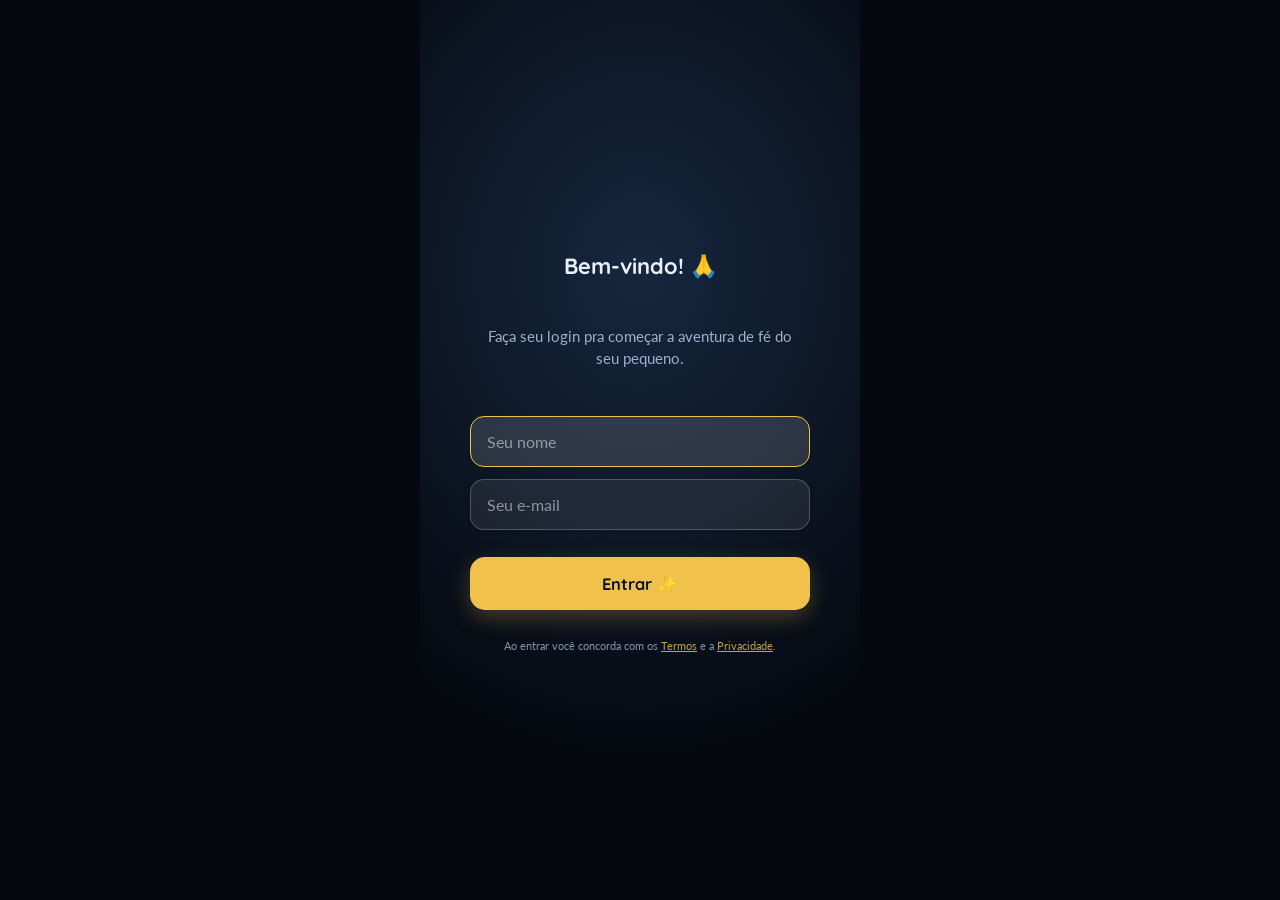
==== commit 4c11aa37: "Add files via upload" ====
--- a/index.html
+++ b/index.html
@@ -53,6 +53,13 @@
   // Acesso livre pra quem tem o link, sem exigir prova de pagamento nem login.
   // Voltar pra true assim que a oferta validar e a ponte BravoPay->assinatura existir.
   window.WEB_TOKEN_ONLY = false;
+  // SEGUNDA TRAVA: mesmo com WEB_TOKEN_ONLY desligado, o app pergunta pro backend
+  // (API_BASE + /api/entitlement) se aquele e-mail tem assinatura ATIVA (Stripe/Hotmart)
+  // e mostra "Sua assinatura não está ativa" pra quem não tem — o que bloquearia
+  // TODO mundo nesta fase, já que ninguém pagando por BravoPay existe nessa tabela.
+  // 11/09/2026: DESLIGADO de propósito, junto com WEB_TOKEN_ONLY, pelo mesmo motivo.
+  // Voltar pra false (ligando a trava de novo) assim que a ponte BravoPay existir.
+  window.SKIP_SUB_CHECK = true;
   // LINK MÁGICO: a porta de VOLTA (cliente antigo, trocou de celular, limpou os dados).
   // true = quem chega sem prova vê "digite seu e-mail e receba o link" em vez de ir pro
   // /baixar. Não dá acesso nenhum sozinho — só entra quem clicar no link que chega na
@@ -104,4 +111,3 @@
 </script>
 </body>
 </html>
-
--- a/app/app.css
+++ b/app/app.css
@@ -290,7 +290,7 @@
 
 /* ---------- Theodore (pet) ---------- */
 .petscene{position:relative;border-radius:22px;aspect-ratio:1/1;margin-top:8px;overflow:hidden;border:1px solid var(--line);
-  background:#a9caee url('https://aventuracomjesus.com/app/assets/img/pet_room_bg.webp') center / 100% 100% no-repeat}
+  background:#a9caee url('assets/img/pet_room_bg.webp') center / 100% 100% no-repeat}
 .petscene .frame,.petscene .room-window,.petscene .room-floor{display:none}
 /* o presente neon já vem desenhado no fundo (igual ao nativo); aqui só uma área clicável transparente por cima */
 .petscene .gift{position:absolute;top:18%;right:5%;width:17%;height:15%;font-size:0;color:transparent;z-index:3;cursor:pointer;border-radius:12px;transition:transform .12s ease}
@@ -479,14 +479,14 @@
 .avitem{background:transparent;border:0;padding:0;box-shadow:none;color:inherit}
 
 /* ===================== reskin: fontes locais (zip) ===================== */
-@font-face{font-family:'Lato';src:url('https://aventuracomjesus.com/app/assets/fonts/Lato-Regular.woff2') format('woff2');font-weight:400;font-display:swap}
-@font-face{font-family:'Lato';src:url('https://aventuracomjesus.com/app/assets/fonts/Lato-Medium.woff2') format('woff2');font-weight:500;font-display:swap}
-@font-face{font-family:'Lato';src:url('https://aventuracomjesus.com/app/assets/fonts/Lato-Semibold.woff2') format('woff2');font-weight:600;font-display:swap}
-@font-face{font-family:'Lato';src:url('https://aventuracomjesus.com/app/assets/fonts/Lato-Bold.woff2') format('woff2');font-weight:700;font-display:swap}
-@font-face{font-family:'Lato';src:url('https://aventuracomjesus.com/app/assets/fonts/Lato-Black.woff2') format('woff2');font-weight:800;font-display:swap}
-@font-face{font-family:'Quicksand';src:url('https://aventuracomjesus.com/app/assets/fonts/Quicksand-Medium.woff2') format('woff2');font-weight:500;font-display:swap}
-@font-face{font-family:'Quicksand';src:url('https://aventuracomjesus.com/app/assets/fonts/Quicksand-SemiBold.woff2') format('woff2');font-weight:600;font-display:swap}
-@font-face{font-family:'Quicksand';src:url('https://aventuracomjesus.com/app/assets/fonts/Quicksand-Bold.woff2') format('woff2');font-weight:700;font-display:swap}
+@font-face{font-family:'Lato';src:url('assets/fonts/Lato-Regular.woff2') format('woff2');font-weight:400;font-display:swap}
+@font-face{font-family:'Lato';src:url('assets/fonts/Lato-Medium.woff2') format('woff2');font-weight:500;font-display:swap}
+@font-face{font-family:'Lato';src:url('assets/fonts/Lato-Semibold.woff2') format('woff2');font-weight:600;font-display:swap}
+@font-face{font-family:'Lato';src:url('assets/fonts/Lato-Bold.woff2') format('woff2');font-weight:700;font-display:swap}
+@font-face{font-family:'Lato';src:url('assets/fonts/Lato-Black.woff2') format('woff2');font-weight:800;font-display:swap}
+@font-face{font-family:'Quicksand';src:url('assets/fonts/Quicksand-Medium.woff2') format('woff2');font-weight:500;font-display:swap}
+@font-face{font-family:'Quicksand';src:url('assets/fonts/Quicksand-SemiBold.woff2') format('woff2');font-weight:600;font-display:swap}
+@font-face{font-family:'Quicksand';src:url('assets/fonts/Quicksand-Bold.woff2') format('woff2');font-weight:700;font-display:swap}
 
 /* ===================== reskin: helpers de ícone ===================== */
 .icoW{filter:brightness(0) invert(1)}                 /* silhueta branca */
@@ -628,7 +628,7 @@
 
 /* ===================== overlays compartilhados (mood/outfits) ===================== */
 .iconbtn-close{background:var(--red);color:#fff;border:3px solid #fff;width:38px;height:38px;font-size:16px;font-weight:800;box-shadow:0 2px 6px rgba(0,0,0,.25)}
-.mood-bg-room{position:absolute;inset:0;background:url('https://aventuracomjesus.com/app/assets/img/pet_room_bg.webp') center/cover no-repeat;z-index:1}
+.mood-bg-room{position:absolute;inset:0;background:url('assets/img/pet_room_bg.webp') center/cover no-repeat;z-index:1}
 /* DECORAÇÕES — mudam a atmosfera do quarto (camada própria, atrás do Theodore) */
 .petscene{position:relative}
 /* z-index 1 e o Davi ficava POR BAIXO do overlay: comprar "Quarto Neon" deixava o
@@ -646,10 +646,10 @@
    As imagens foram desenhadas com a metade de baixo VAZIA de propósito: o Davi fica
    em z-index 2, em pé no chão do cenário. A camada é a mesma .deco-fx de antes, então
    o crossfade do aplicarDeco() continua valendo sem mudar nada. */
-.room-day-night,.mood-bg-room.deco-day-night::after{background:url('https://aventuracomjesus.com/app/assets/img/pet_room_day-night.webp') center/cover no-repeat}
-.room-neon,.mood-bg-room.deco-neon::after{background:url('https://aventuracomjesus.com/app/assets/img/pet_room_neon.webp') center/cover no-repeat}
-.room-sunset,.mood-bg-room.deco-sunset::after{background:url('https://aventuracomjesus.com/app/assets/img/pet_room_sunset.webp') center/cover no-repeat}
-.room-christmas,.mood-bg-room.deco-christmas::after{background:url('https://aventuracomjesus.com/app/assets/img/pet_room_christmas.webp') center/cover no-repeat}
+.room-day-night,.mood-bg-room.deco-day-night::after{background:url('assets/img/pet_room_day-night.webp') center/cover no-repeat}
+.room-neon,.mood-bg-room.deco-neon::after{background:url('assets/img/pet_room_neon.webp') center/cover no-repeat}
+.room-sunset,.mood-bg-room.deco-sunset::after{background:url('assets/img/pet_room_sunset.webp') center/cover no-repeat}
+.room-christmas,.mood-bg-room.deco-christmas::after{background:url('assets/img/pet_room_christmas.webp') center/cover no-repeat}
 /* documento legal (Termos/Privacidade) — cartão branco legível */
 .legal-body{background:#fff;color:#234c5e;border-radius:14px;padding:18px 16px;margin:6px 0}
 .legal-body h1{font-size:21px;font-weight:800;color:#1d3d4c;margin:0 0 4px}
@@ -701,7 +701,7 @@
 
 /* ===================== Joke of the Day (palco vermelho, igual ao nativo) ===================== */
 .joke-screen{position:absolute;inset:0;overflow:hidden;display:flex;flex-direction:column;align-items:center;
-  background:#4a1a1d url('https://aventuracomjesus.com/app/assets/img/joke_stage.webp') center/cover no-repeat}
+  background:#4a1a1d url('assets/img/joke_stage.webp') center/cover no-repeat}
 /* letreiro "marquee" com lâmpadas douradas */
 .joke-marquee{position:relative;margin-top:64px;background:#f7f4ee;color:#2a2018;font-family:'Quicksand',sans-serif;
   font-weight:800;font-size:15px;letter-spacing:1.5px;padding:14px 30px;border-radius:7px;
@@ -1258,7 +1258,7 @@
 
 /* o quarto original também é um cenário: assim o cartão "Meu Quarto" tem o que
    mostrar e o crossfade tem de onde partir e pra onde ir */
-.room-padrao,.mood-bg-room.deco-padrao::after{background:url('https://aventuracomjesus.com/app/assets/img/pet_room_bg.webp') center/cover no-repeat}
+.room-padrao,.mood-bg-room.deco-padrao::after{background:url('assets/img/pet_room_bg.webp') center/cover no-repeat}
 
 /* ===== O ambiente tinge a TELA INTEIRA ==========================================
    Antes só o quadro do quarto mudava: o cenário laranja do pôr do sol encostava
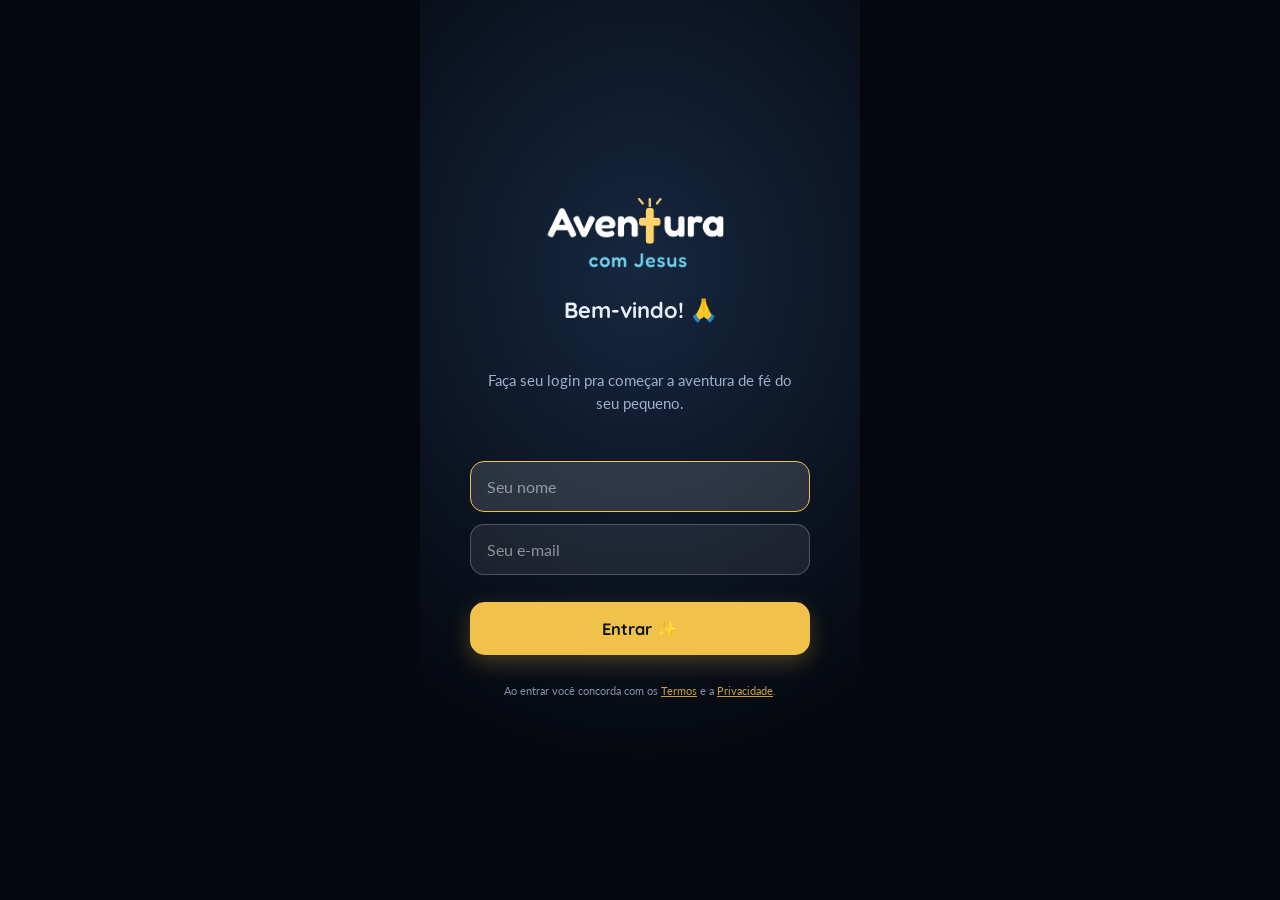
==== commit 7d80fb55: "Add files via upload" ====
--- a/index.html
+++ b/index.html
@@ -2,20 +2,27 @@
 <html lang="pt-BR">
 <head><!-- Clonado por Ads Searcher — origem: https://aventuracomjesus.com/app/ — 2026-09-11T15:03:13.638Z -->
 <meta charset="UTF-8">
+<!-- No site original o app roda em /app/, e o JS (app.js/data.js) monta várias
+     imagens com caminho relativo cru (ex: 'assets/img/'+arquivo), sem prefixo —
+     assume que a página está servida a partir de /app/. Aqui o index.html está
+     na raiz do domínio, então sem isso essas imagens (capas de história, ícones
+     da tab bar) apontariam para a raiz errada e quebrariam. Esta <base> resolve
+     tudo de uma vez, sem precisar tocar no app.js/data.js. -->
+<base href="/app/">
 <meta name="viewport" content="width=device-width, initial-scale=1, maximum-scale=1, user-scalable=no, viewport-fit=cover">
 <title>Aventura com Jesus</title>
 <meta name="description" content="Histórias bíblicas, meditações, orações e afirmações para crianças crescerem na fé.">
 <!-- PWA -->
-<link rel="manifest" href="app/manifest.json">
+<link rel="manifest" href="/app/manifest.json">
 <meta name="theme-color" content="#0b1426">
 <meta name="mobile-web-app-capable" content="yes">
 <meta name="apple-mobile-web-app-capable" content="yes">
 <meta name="apple-mobile-web-app-status-bar-style" content="black-translucent">
 <meta name="apple-mobile-web-app-title" content="Aventura com Jesus">
-<link rel="apple-touch-icon" href="app/assets/img/logos/app_icon_180.png">
-<link rel="icon" type="image/png" href="app/assets/img/logos/app_icon_192.png">
-<link rel="stylesheet" href="app/app.css">
-<script src="app/lottie.min.js"></script>
+<link rel="apple-touch-icon" href="/app/assets/img/logos/app_icon_180.png">
+<link rel="icon" type="image/png" href="/app/assets/img/logos/app_icon_192.png">
+<link rel="stylesheet" href="/app/app.css">
+<script src="/app/lottie.min.js"></script>
 <!-- SEM gravação de sessão. Microsoft Clarity e Smartlook foram REMOVIDOS: replay de tela
      em app infantil é incompatível com o Programa Famílias do Google Play, e o app web é o
      mesmo produto. A métrica que sobra é agregada e anônima (ANALYTICS_URL, backend próprio). -->
@@ -71,7 +78,7 @@
 
 <!-- splash inicial (logo Aventura com Jesus), some após carregar -->
 <div id="splash">
-  <img id="splash-logo" src="app/assets/img/logos/logo_aventura_branco.webp" alt="Aventura com Jesus">
+  <img id="splash-logo" src="/app/assets/img/logos/logo_aventura_branco.webp" alt="Aventura com Jesus">
 </div>
 
 <div id="app">
@@ -88,7 +95,7 @@
   <div class="mini" id="mini">
     <div class="cv" id="mini-cv">🎵</div>
     <div class="ti" id="mini-ti">—</div>
-    <button class="pp" id="mini-pp" aria-label="Reproduzir ou pausar"><img src="app/assets/img/ic_music_pause.webp" class="icoB" alt=""></button>
+    <button class="pp" id="mini-pp" aria-label="Reproduzir ou pausar"><img src="/app/assets/img/ic_music_pause.webp" class="icoB" alt=""></button>
     <button class="up" id="mini-up" aria-label="Abrir player">⌃</button>
   </div>
 
@@ -99,11 +106,11 @@
 </div>
 
 <!-- áudio de fundo do player -->
-<audio id="bg-audio" src="app/assets/sound/background.mp3" loop preload="none"></audio>
+<audio id="bg-audio" src="/app/assets/sound/background.mp3" loop preload="none"></audio>
 
-<script src="app/data.js"></script>
-<script src="app/app.js"></script>
-<script defer src="app/colorir.js"></script>
+<script src="/app/data.js"></script>
+<script src="/app/app.js"></script>
+<script defer src="/app/colorir.js"></script>
 <script>
   if ('serviceWorker' in navigator) {
     window.addEventListener('load', () => navigator.serviceWorker.register('sw.js').catch(()=>{}));
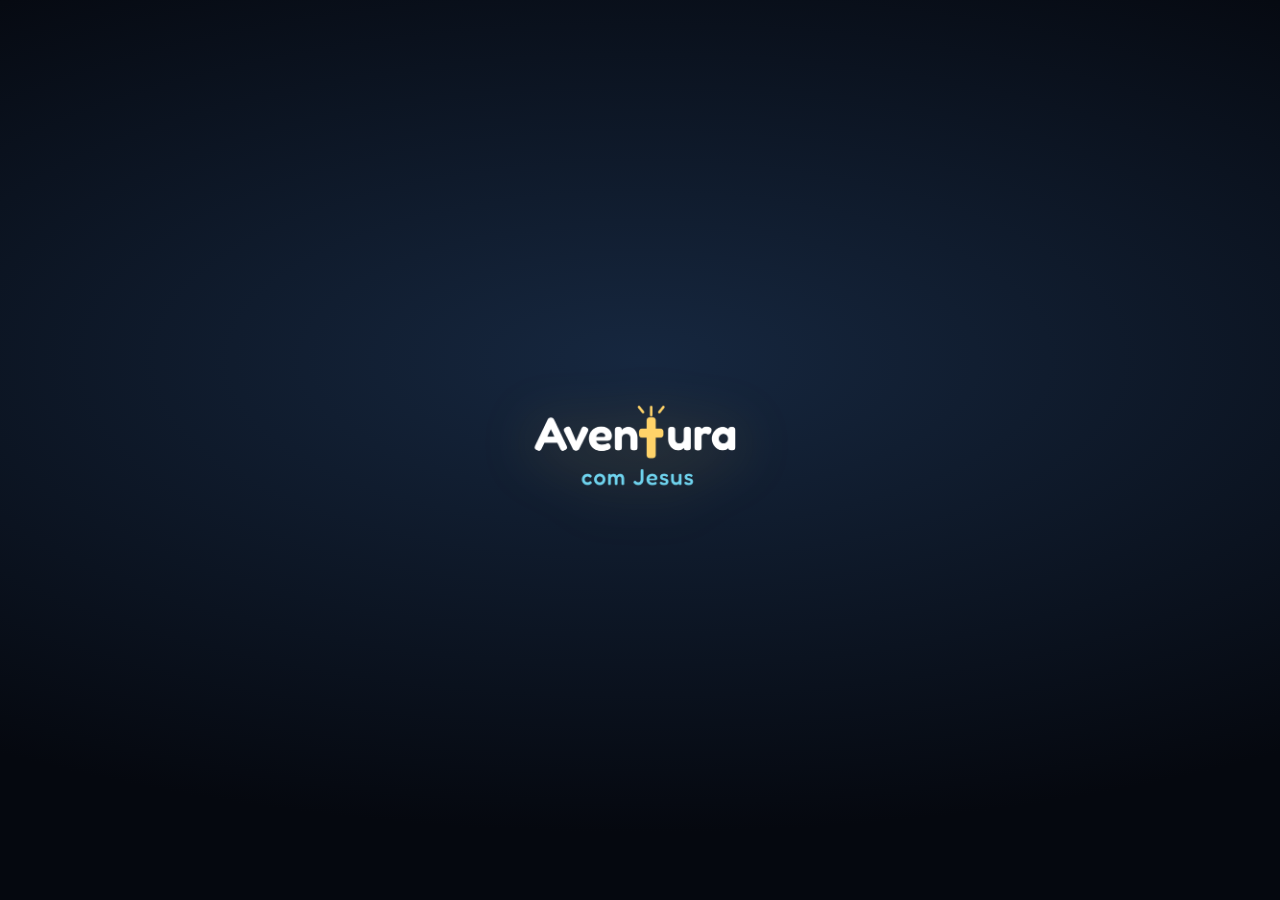
==== commit 11f2186c: "Add files via upload" ====
--- a/index.html
+++ b/index.html
@@ -41,11 +41,9 @@
   // Vazio = usa os arquivos locais (app/assets/audio/) — modo offline/dev.
   window.AUDIO_BASE = "https://apk-download-dgtechsotutionss-projects.vercel.app/audio/";
   window.AUDIO_VER = "1";   // alavanca de cache-bust: só bumpar se algum áudio JÁ publicado for trocado
-  // DESENHOS DO COLORIR. Os PNGs de colorir não vieram no clone estático (não foram
-  // baixados pelo crawler) e, por instrução explícita, este deploy não referencia o
-  // domínio do site original pra nenhum asset. Deixado vazio de propósito: a função
-  // colorir() fica indisponível/quebrada por enquanto (o resto do app funciona normal).
-  // Assim que os PNGs de colorir forem enviados pro repo, aponte pra "app/assets/colorir/".
+  // DESENHOS DO COLORIR. Vazio = usa os arquivos locais (app/assets/colorir/), que
+  // agora estão todos no repositório — o Colorir funciona normal e offline.
+  // Só preencher se um dia os PNGs passarem a ser servidos por um CDN.
   window.COLORIR_BASE = "";
   // link do checkout/renovação (funil): abre a oferta atual (BravoPay)
   window.STRIPE_CHECKOUT_URL = "https://aventuracomjesuscom-chi.vercel.app/?go=paywall";
@@ -113,7 +111,9 @@
 <script defer src="/app/colorir.js"></script>
 <script>
   if ('serviceWorker' in navigator) {
-    window.addEventListener('load', () => navigator.serviceWorker.register('sw.js').catch(()=>{}));
+    // sw.js fica na RAIZ (e não em /app/) porque só assim o escopo dele cobre "/",
+    // que é onde o index.html está servido neste deploy.
+    window.addEventListener('load', () => navigator.serviceWorker.register('/sw.js', { scope: '/' }).catch(()=>{}));
   }
 </script>
 </body>
